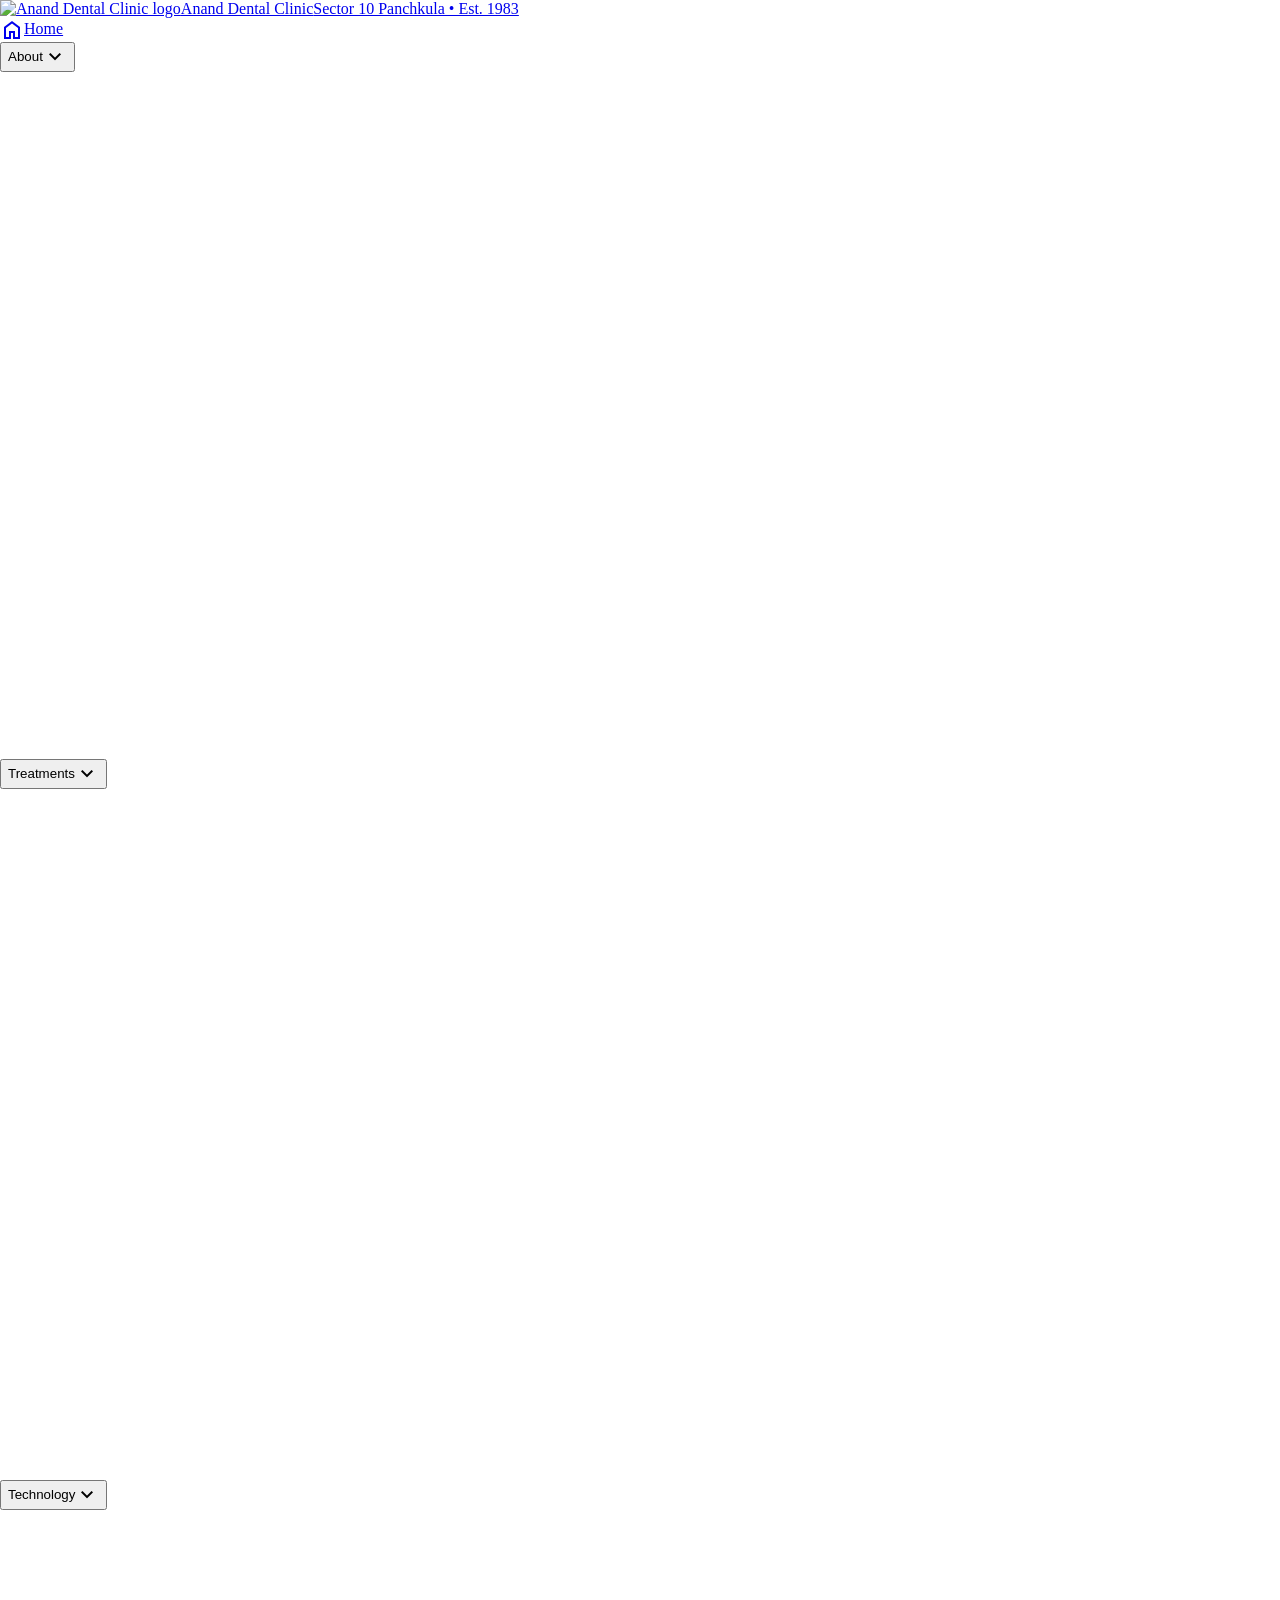
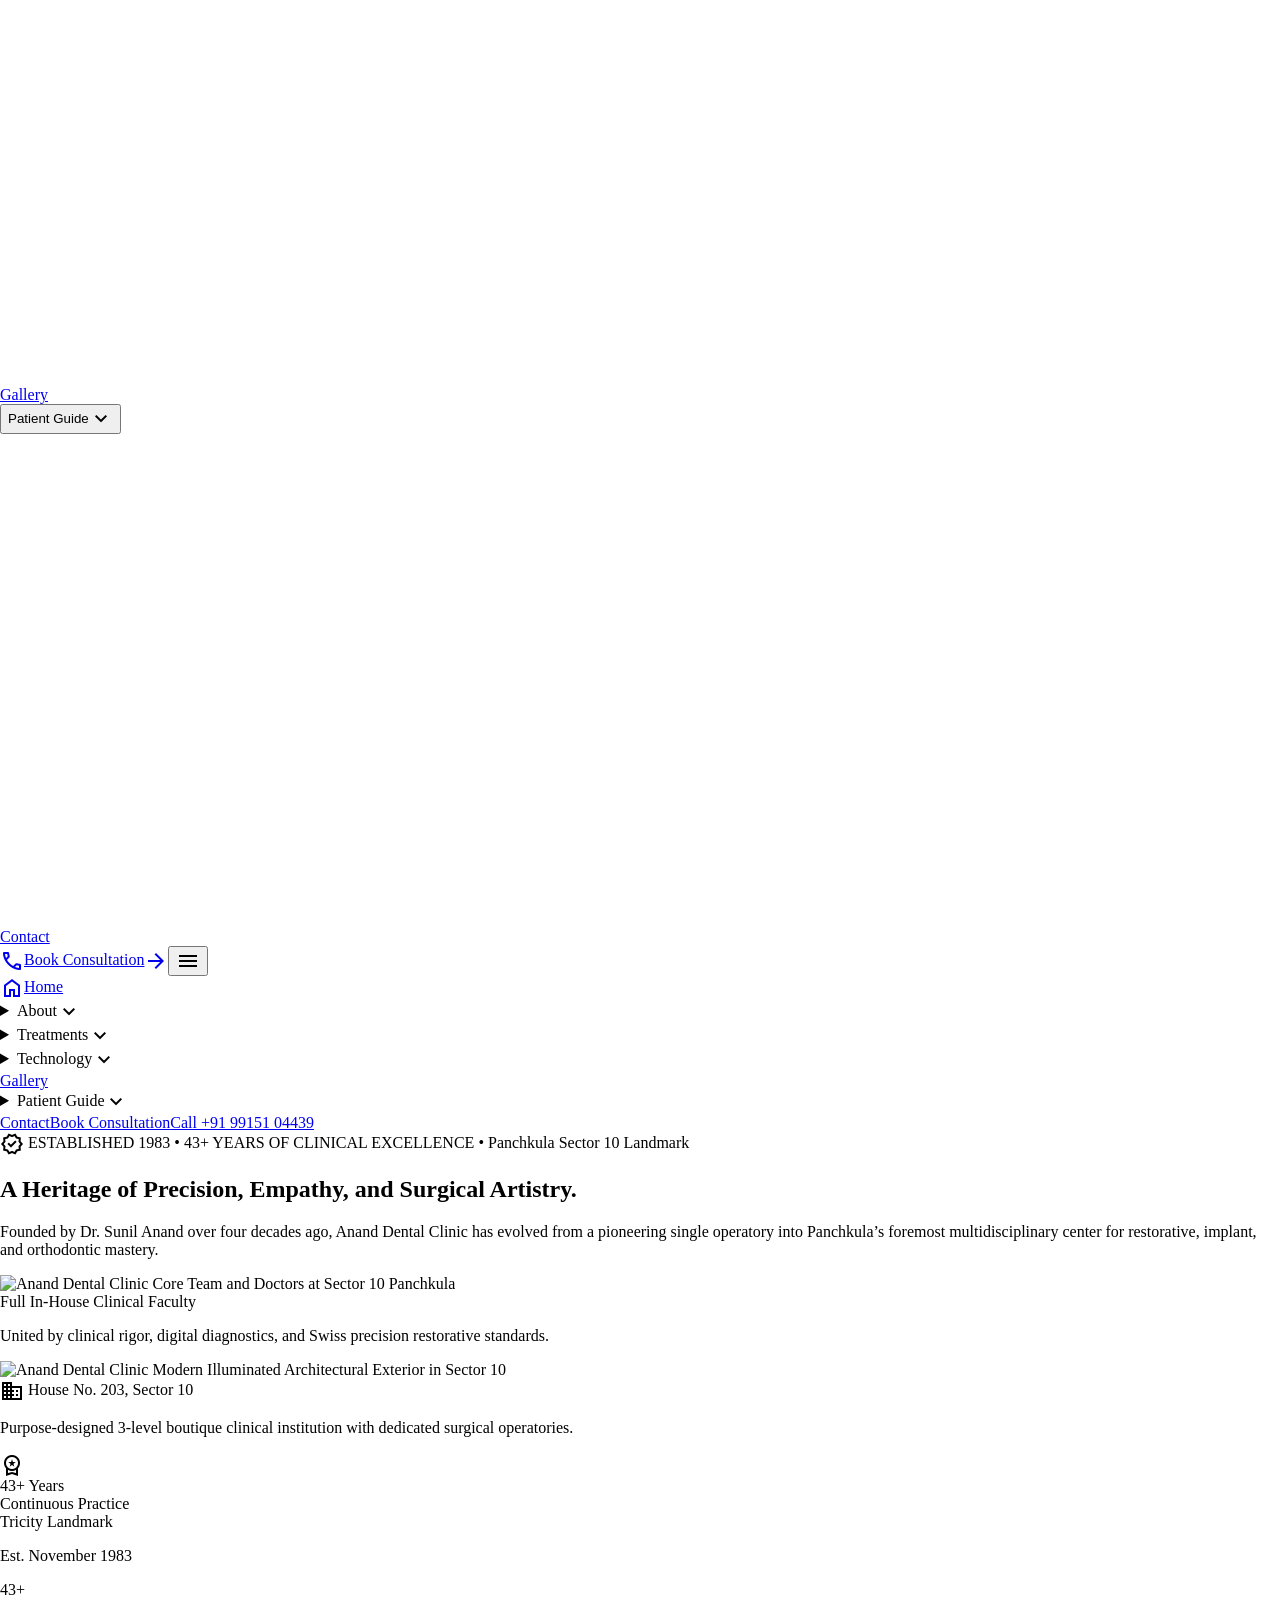
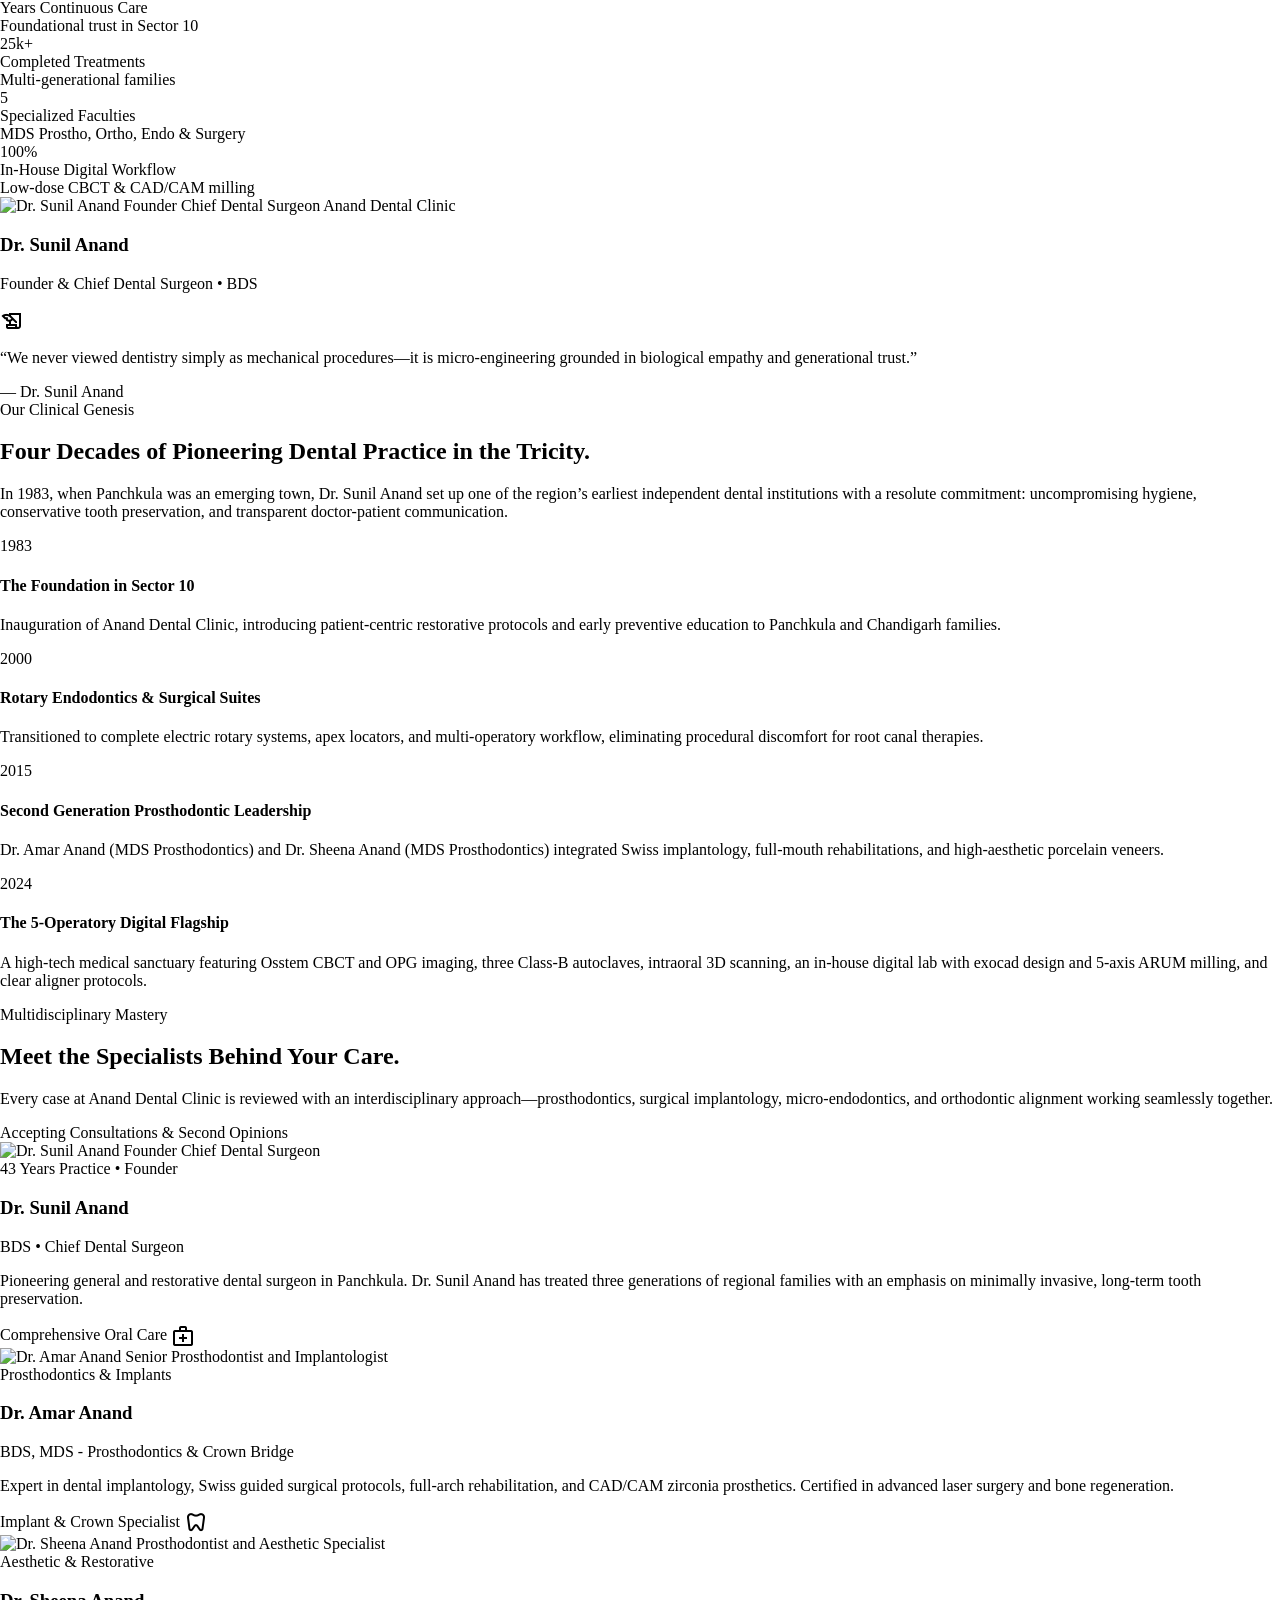
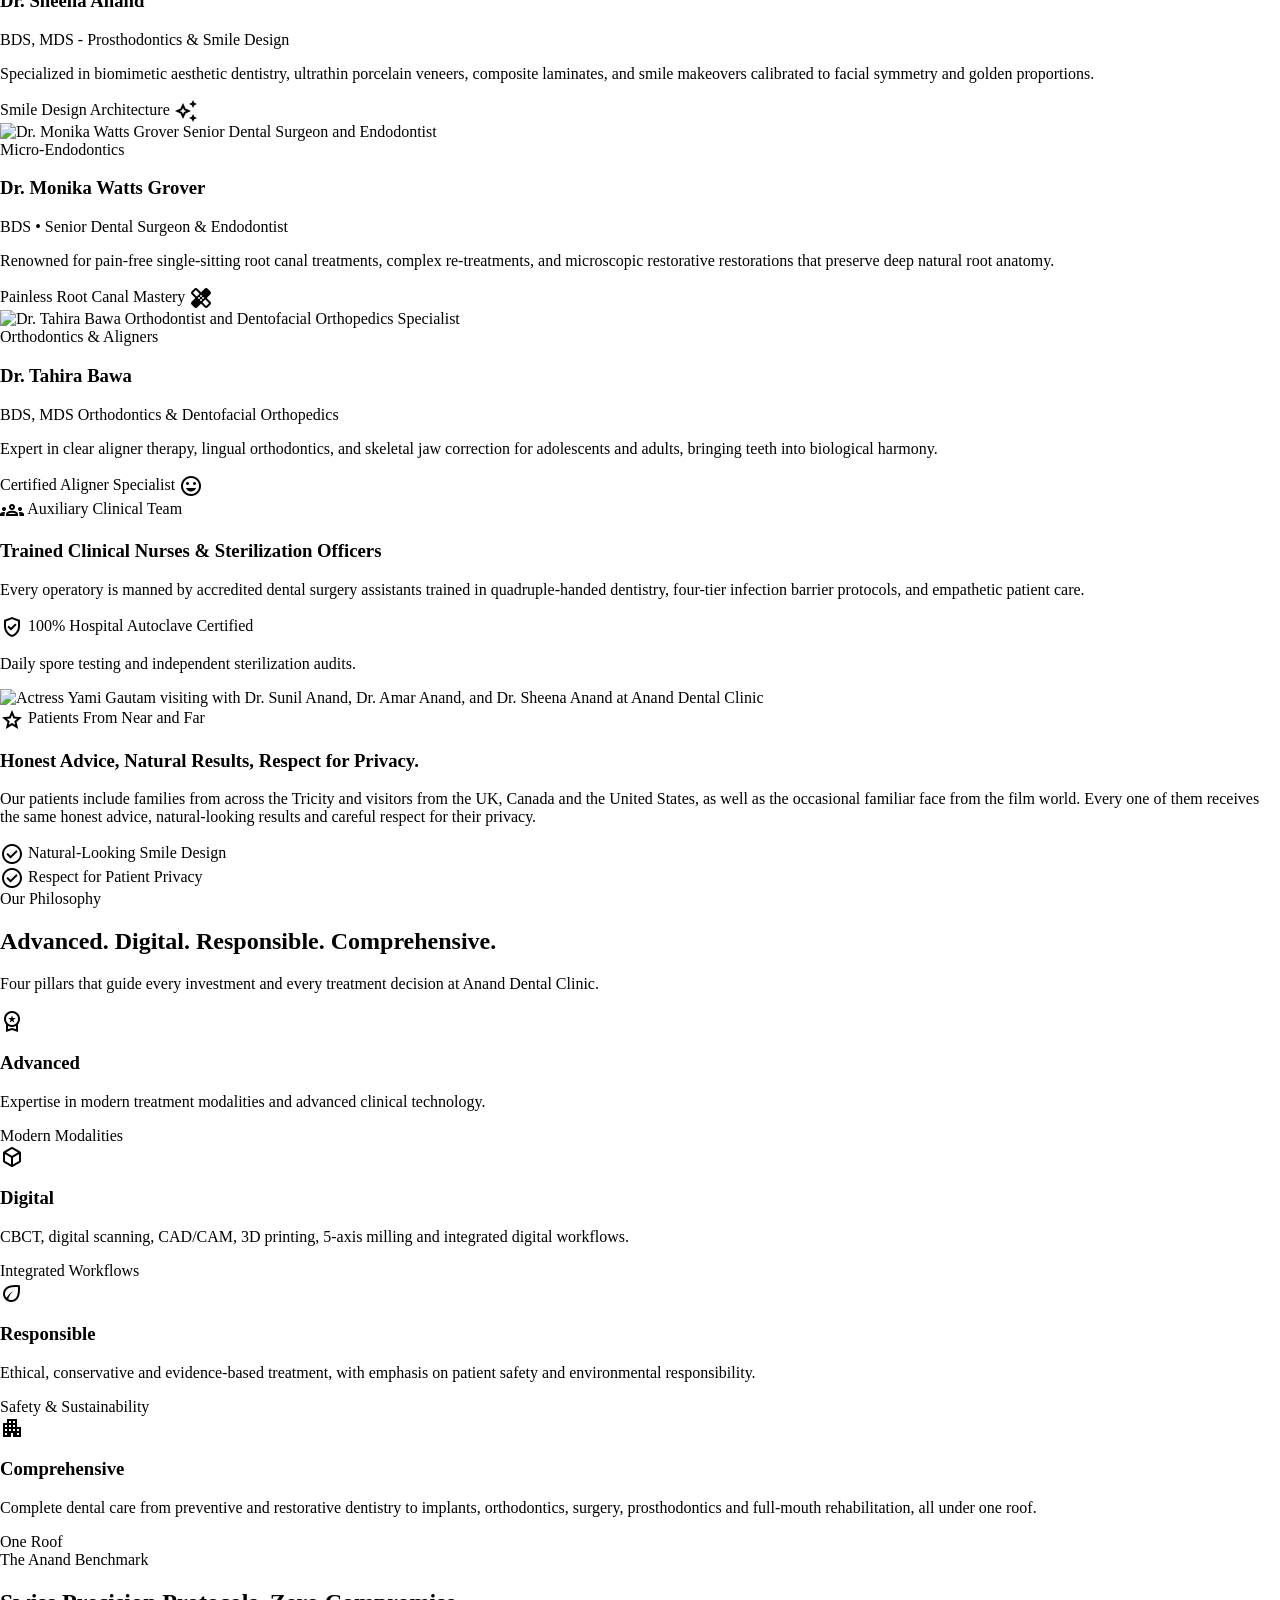
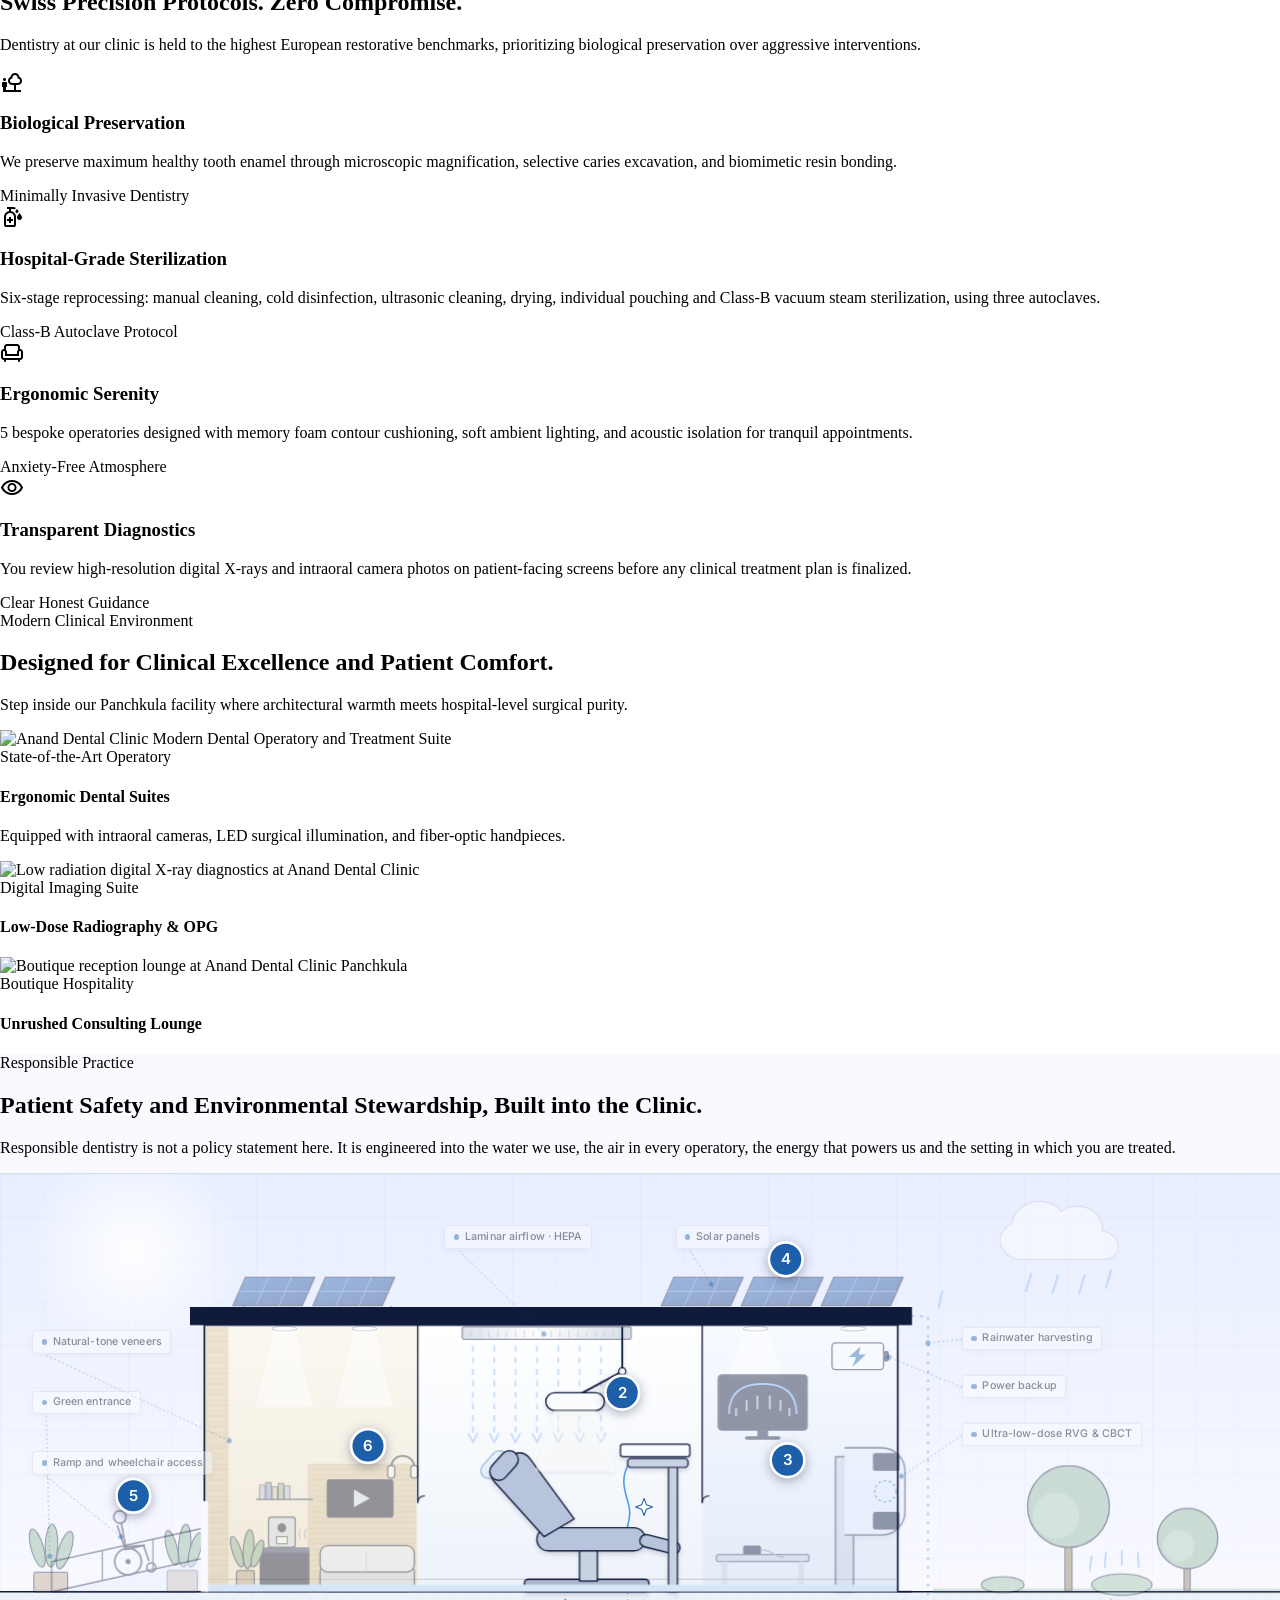
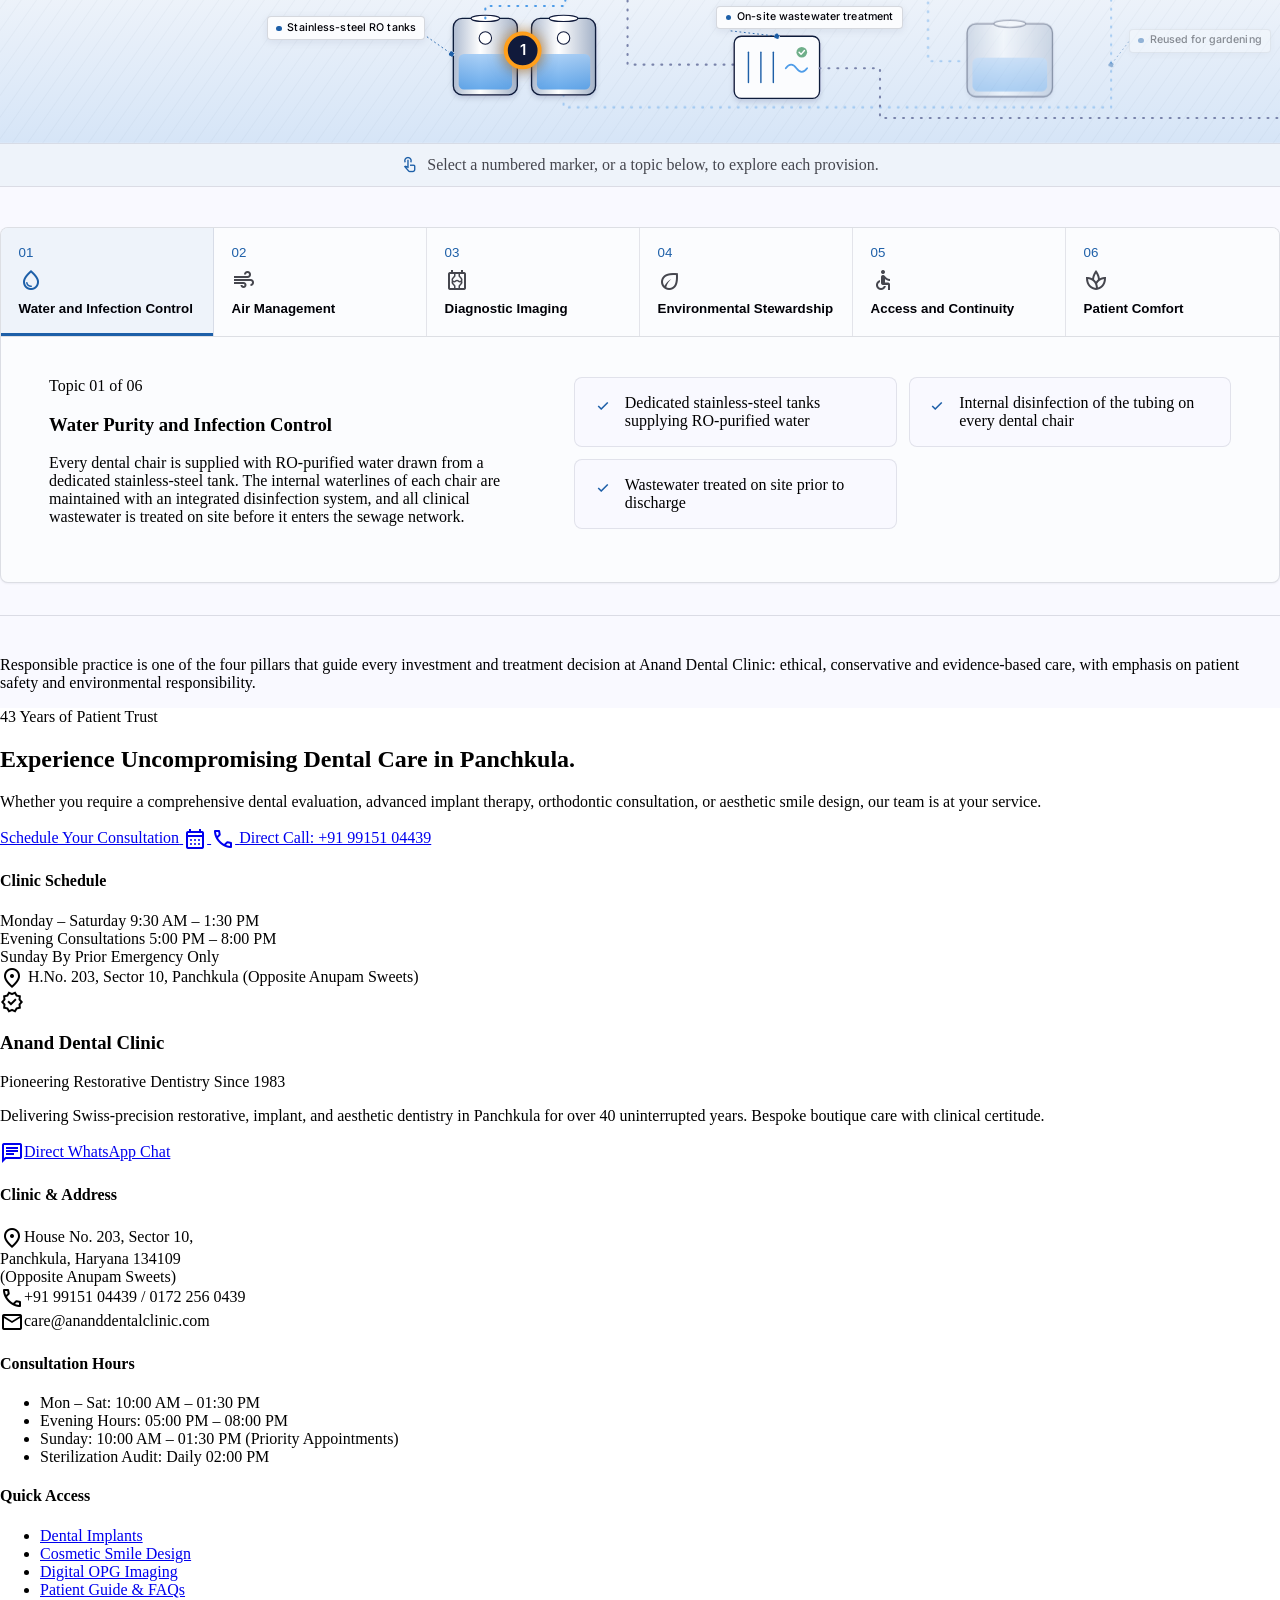
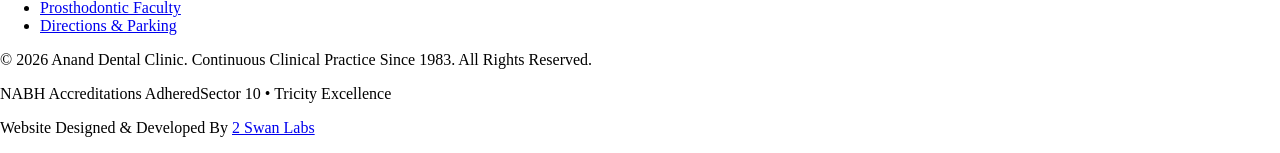
==== about.html @ 0ef3700c "Add files via upload" ====
<!DOCTYPE html>

<html lang="en"><head><meta charset="utf-8"/><meta content="width=device-width, initial-scale=1.0" name="viewport"/><meta content="web_standard" name="shell-type"/><title>About Anand Dental Clinic | Four Decades of Restorative Dentistry in Panchkula</title><meta name="description" content="Meet Dr. Sunil Anand and the specialist faculty behind Panchkula's pioneering private restorative dental practice, serving patients since 1983."/><link href="https://fonts.googleapis.com/css2?family=DM+Sans:ital,opsz,wght@0,9..40,400..700;1,9..40,400..700&amp;family=Inter:wght@300;400;500;600;700&amp;display=swap" rel="stylesheet"/><link href="https://fonts.googleapis.com/css2?family=Material+Symbols+Outlined:opsz,wght,FILL,GRAD@20..48,100..700,0..1,-50..200&amp;display=block" rel="stylesheet"/><style>@layer base{html,body{margin:0;padding:0;}body{overscroll-behavior:none;}main>:first-child{margin-top:0!important;}main>:last-child{margin-bottom:0!important;}}::-webkit-scrollbar{display:none;}html{scroll-behavior:smooth;}[id]{scroll-margin-top:96px;}.material-symbols-outlined{display:inline-block;width:1em;height:1em;overflow:hidden;white-space:nowrap;line-height:1;vertical-align:middle;flex-shrink:0;}/*nav-dd*/.nav-dd .nav-panel{visibility:hidden;opacity:0;transform:translate(-50%,4px);transition:opacity .18s ease,transform .18s ease,visibility .18s}.nav-dd:hover .nav-panel,.nav-dd:focus-within .nav-panel,.nav-dd.is-open .nav-panel{visibility:visible;opacity:1;transform:translate(-50%,0)}.nav-chev{transition:transform .18s ease}.nav-dd:hover .nav-chev,.nav-dd.is-open .nav-chev,.nav-dd:focus-within .nav-chev{transform:rotate(180deg)}/*end-nav-dd*/</style><link href="assets/styles.css" rel="stylesheet"/><link rel="icon" type="image/png" href="assets/logo-mark.png"/><style id="mobile-call">@media (max-width:479px){header>div.relative{gap:.5rem}header a[aria-label="Anand Dental Clinic home"]{gap:.5rem}header a[aria-label="Anand Dental Clinic home"] img{height:2rem}header a[aria-label="Anand Dental Clinic home"] .font-headline-sm{font-size:1rem}header>div.relative>div.shrink-0{gap:.5rem}}@media (max-width:359px){header a[aria-label="Anand Dental Clinic home"] .font-headline-sm{font-size:.875rem}}</style><style id="rs-css">
.rs-sec{position:relative;background:#F9F9FF;overflow:hidden}
.rs-scene{position:relative;width:100%;max-width:1680px;margin:0 auto;border-top:1px solid rgba(16,26,59,.13);border-bottom:1px solid rgba(16,26,59,.13);background:#F9F9FF}
.rs-scroll{overflow:visible}
.rs-in{position:relative}
.rs-svg{display:block;width:100%;height:auto}
.rs-svg g[data-ch],.rs-pill,.rs-leaders g{transition:opacity .5s ease}
.rs-pill{position:absolute;display:inline-flex;align-items:center;gap:.55em;padding:.42em .8em;border-radius:4px;background:#FBFCFE;border:1px solid rgba(16,26,59,.16);box-shadow:0 2px 8px rgba(16,26,59,.08);font:500 clamp(8.5px,.8333vw,13px)/1.2 Inter,ui-sans-serif,system-ui,sans-serif;letter-spacing:.01em;color:#000107;white-space:nowrap;pointer-events:none;z-index:2}
.rs-pill i{width:.5em;height:.5em;border-radius:50%;background:#1D5FA8;flex:none}
[data-active="water"] .rs-svg g[data-ch]:not(.rs-mk):not([data-ch="water"]),[data-active="water"] .rs-pill:not([data-ch="water"]){opacity:.42}
[data-active="air"] .rs-svg g[data-ch]:not(.rs-mk):not([data-ch="air"]),[data-active="air"] .rs-pill:not([data-ch="air"]){opacity:.42}
[data-active="imaging"] .rs-svg g[data-ch]:not(.rs-mk):not([data-ch="imaging"]),[data-active="imaging"] .rs-pill:not([data-ch="imaging"]){opacity:.42}
[data-active="planet"] .rs-svg g[data-ch]:not(.rs-mk):not([data-ch="planet"]),[data-active="planet"] .rs-pill:not([data-ch="planet"]){opacity:.42}
[data-active="access"] .rs-svg g[data-ch]:not(.rs-mk):not([data-ch="access"]),[data-active="access"] .rs-pill:not([data-ch="access"]){opacity:.42}
[data-active="calm"] .rs-svg g[data-ch]:not(.rs-mk):not([data-ch="calm"]),[data-active="calm"] .rs-pill:not([data-ch="calm"]){opacity:.42}
.rs-pill[data-ch]{}
.rs-flow{animation:rs-flow 1.8s linear infinite}@keyframes rs-flow{to{stroke-dashoffset:-20}}
.rs-fall{animation:rs-fall 1.3s linear infinite}@keyframes rs-fall{to{stroke-dashoffset:-26}}
.rs-rain{animation:rs-rain 1.2s linear infinite}@keyframes rs-rain{0%{opacity:0;transform:translateY(-6px)}35%{opacity:1}100%{opacity:0;transform:translateY(10px)}}
.rs-mk{cursor:pointer;outline:none}
.rs-mk .dot{fill:#1D5FA8;stroke:#fff;stroke-width:3;filter:drop-shadow(0 3px 6px rgba(16,26,59,.35));transition:fill .3s}
.rs-mk text{font:600 17px Inter,ui-sans-serif,system-ui,sans-serif;fill:#fff;pointer-events:none}
.rs-mk .pulse{fill:none;stroke:#4E9CE8;stroke-width:2;animation:rs-pulse 2.4s ease-out infinite;transform-box:fill-box;transform-origin:center}
@keyframes rs-pulse{0%{transform:scale(1);opacity:.9}100%{transform:scale(2.1);opacity:0}}
.rs-mk:hover .dot,.rs-mk:focus-visible .dot{fill:#101A3B}
.rs-mk .pulse2{display:none;fill:none;stroke:#FFC857;stroke-width:2;transform-box:fill-box;transform-origin:center}
.rs-mk.is-active .dot{fill:#101A3B;stroke:#FF9F1C;stroke-width:4.5;filter:drop-shadow(0 0 7px rgba(255,159,28,.65)) drop-shadow(0 3px 6px rgba(16,26,59,.35))}
.rs-mk.is-active .pulse{stroke:#FF9F1C;stroke-width:3;animation:rs-ripple 1.9s ease-out infinite}
.rs-mk.is-active .pulse2{display:block;animation:rs-ripple 1.9s ease-out .95s infinite}
@keyframes rs-ripple{0%{transform:scale(1);opacity:.95}100%{transform:scale(2.6);opacity:0}}
.rs-hintbar{display:flex;align-items:center;justify-content:center;gap:.5rem;padding:.75rem 1rem;color:#45464E;border-top:1px solid rgba(16,26,59,.1);background:#EEF3FA}
.rs-hintbar .material-symbols-outlined{font-size:18px;color:#1D5FA8}
.rs-tabs{display:grid;grid-template-columns:repeat(6,minmax(0,1fr));gap:0;border:1px solid rgba(16,26,59,.13);border-radius:.5rem .5rem 0 0;overflow:hidden;background:#FBFCFE}
.rs-tab{position:relative;display:flex;flex-direction:column;align-items:flex-start;gap:.5rem;padding:1.1rem 1.1rem 1.15rem;background:#FBFCFE;border:0;border-right:1px solid rgba(16,26,59,.1);cursor:pointer;text-align:left;color:#000107;transition:background .25s}
.rs-tab:last-child{border-right:0}
.rs-tab::after{content:"";position:absolute;left:0;right:0;bottom:0;height:3px;background:#1D5FA8;transform:scaleX(0);transform-origin:left;transition:transform .35s ease}
.rs-tab:hover{background:#EEF3FA}
.rs-tab.on{background:#EEF3FA}.rs-tab.on::after{transform:scaleX(1)}
.rs-tn{color:#1D5FA8;text-transform:uppercase}
.rs-ti{font-size:24px;color:#45464E;transition:color .25s}.rs-tab.on .rs-ti{color:#1D5FA8}
.rs-tt{font-weight:600;line-height:1.3;color:#000107}
.rs-panels{border:1px solid rgba(16,26,59,.13);border-top:0;border-radius:0 0 .5rem .5rem;background:#FBFCFE;box-shadow:0 1px 2px rgba(16,26,59,.05)}
.rs-panel{display:none;grid-template-columns:1fr;gap:2rem;padding:2rem}
.rs-panel.on{display:grid;animation:rs-in .45s ease}
@keyframes rs-in{from{opacity:0;transform:translateY(6px)}to{opacity:1;transform:none}}
@media(min-width:900px){.rs-panel{grid-template-columns:5fr 7fr;gap:3.5rem;padding:2.5rem 3rem}}
.rs-pr{list-style:none;margin:0;padding:0;display:grid;grid-template-columns:1fr;gap:.75rem;align-content:start}
@media(min-width:640px){.rs-pr{grid-template-columns:1fr 1fr}}
.rs-pr li{display:flex;gap:.75rem;align-items:flex-start;padding:1rem 1.1rem;border:1px solid rgba(16,26,59,.1);border-radius:.5rem;background:#F9F9FF}
.rs-pr .material-symbols-outlined{font-size:20px;color:#1D5FA8;flex:none;margin-top:.1rem}
.rs-note{margin-top:2rem;padding-top:1.5rem;border-top:1px solid rgba(16,26,59,.13);display:flex;flex-wrap:wrap;align-items:center;gap:.75rem 1.5rem;justify-content:space-between}
@media(max-width:1000px){.rs-tabs{grid-template-columns:repeat(3,minmax(0,1fr))}.rs-tab:nth-child(3){border-right:0}.rs-tab:nth-child(-n+3){border-bottom:1px solid rgba(16,26,59,.1)}}
@media(max-width:900px){.rs-scroll{overflow-x:auto;-webkit-overflow-scrolling:touch}.rs-in{min-width:900px}.rs-pill,.rs-leaders{display:none}}
@media(max-width:560px){.rs-tabs{grid-template-columns:repeat(2,minmax(0,1fr))}.rs-tab:nth-child(3){border-right:1px solid rgba(16,26,59,.1)}.rs-tab:nth-child(2n){border-right:0}.rs-tab:nth-child(-n+4){border-bottom:1px solid rgba(16,26,59,.1)}}
@media(prefers-reduced-motion:reduce){.rs-flow,.rs-fall,.rs-rain,.rs-mk .pulse,.rs-mk .pulse2{animation:none}.rs-panel.on{animation:none}}
</style></head><body class="bg-surface font-body-md text-on-surface antialiased"><header class="fixed top-0 left-0 right-0 z-50 bg-surface-porcelain/90 backdrop-blur-xl shadow-[0_1px_8px_rgba(16,26,59,0.06)]"><div class="relative h-20 max-w-[1360px] mx-auto px-[clamp(1.25rem,5vw,4.5rem)] flex items-center justify-between gap-6"><a href="index.html" aria-label="Anand Dental Clinic home" class="flex items-center gap-3 shrink-0"><img alt="Anand Dental Clinic logo" class="h-9 w-auto object-contain" src="assets/logo-mark.png"/><span class="flex flex-col"><span class="font-headline-sm text-headline-sm text-primary tracking-tight whitespace-nowrap">Anand Dental Clinic</span><span class="hidden sm:block xl:hidden font-label-kicker text-label-kicker text-secondary uppercase whitespace-nowrap">Sector 10 Panchkula • Est. 1983</span></span></a><nav aria-label="Primary" class="hidden xl:flex items-center gap-1 whitespace-nowrap"><a href="index.html" aria-label="Home" title="Home" class="inline-flex items-center gap-1 pl-2.5 pr-3 py-2 rounded font-body-sm text-body-sm transition-colors text-on-surface-variant hover:text-on-surface hover:bg-surface-cream"><span class="material-symbols-outlined text-[20px]">home</span><span>Home</span></a><div class="nav-dd"><button type="button" aria-haspopup="true" aria-expanded="false" class="nav-trigger inline-flex items-center gap-1 px-3 py-2 rounded font-body-sm text-body-sm transition-colors bg-surface-container text-on-surface font-semibold">About<span class="nav-chev material-symbols-outlined text-[18px]">expand_more</span></button><div class="nav-panel absolute left-1/2 top-[58px] pt-[22px] z-50"><div style="width:1086px" class="max-w-[calc(100vw-2rem)] whitespace-normal p-2 rounded-lg bg-surface-porcelain border border-border-hairline shadow-[0_10px_26px_rgba(16,26,59,0.18),0_2px_6px_rgba(16,26,59,0.08)]"><div class="grid gap-1 items-stretch" style="grid-template-columns:repeat(5,minmax(0,1fr))"><a href="about.html" class="group block p-1.5 rounded-lg hover:bg-surface-cream transition-colors"><span class="block overflow-hidden rounded-lg aspect-[8/5] bg-surface-container"><img alt="" data-src="assets/nav-story.png" width="360" height="225" decoding="async" class="w-full h-full object-cover transition-transform duration-500 group-hover:scale-105"/></span><span class="block mt-2 px-1 font-body-md text-body-md text-on-surface font-medium">Our Story &amp; Heritage</span></a><a href="about.html#specialists" class="group block p-1.5 rounded-lg hover:bg-surface-cream transition-colors"><span class="block overflow-hidden rounded-lg aspect-[8/5] bg-surface-container"><img alt="" data-src="assets/nav-doctors.png" width="360" height="225" decoding="async" class="w-full h-full object-cover transition-transform duration-500 group-hover:scale-105"/></span><span class="block mt-2 px-1 font-body-md text-body-md text-on-surface font-medium">Doctors &amp; Specialists</span></a><a href="about.html#philosophy" class="group block p-1.5 rounded-lg hover:bg-surface-cream transition-colors"><span class="block overflow-hidden rounded-lg aspect-[8/5] bg-surface-container"><img alt="" data-src="assets/nav-philosophy.png" width="360" height="225" decoding="async" class="w-full h-full object-cover transition-transform duration-500 group-hover:scale-105"/></span><span class="block mt-2 px-1 font-body-md text-body-md text-on-surface font-medium">Our Philosophy</span></a><a href="about.html#clinical-excellence" class="group block p-1.5 rounded-lg hover:bg-surface-cream transition-colors"><span class="block overflow-hidden rounded-lg aspect-[8/5] bg-surface-container"><img alt="" data-src="assets/nav-excellence.png" width="360" height="225" decoding="async" class="w-full h-full object-cover transition-transform duration-500 group-hover:scale-105"/></span><span class="block mt-2 px-1 font-body-md text-body-md text-on-surface font-medium">Clinical Excellence</span></a><a href="about.html#responsible" class="group block p-1.5 rounded-lg hover:bg-surface-cream transition-colors"><span class="block overflow-hidden rounded-lg aspect-[8/5] bg-surface-container"><img alt="" data-src="assets/nav-responsible.png" width="360" height="225" decoding="async" class="w-full h-full object-cover transition-transform duration-500 group-hover:scale-105"/></span><span class="block mt-2 px-1 font-body-md text-body-md text-on-surface font-medium">Responsible Practice</span></a></div></div></div></div><div class="nav-dd"><button type="button" aria-haspopup="true" aria-expanded="false" class="nav-trigger inline-flex items-center gap-1 px-3 py-2 rounded font-body-sm text-body-sm transition-colors text-on-surface-variant hover:text-on-surface hover:bg-surface-cream">Treatments<span class="nav-chev material-symbols-outlined text-[18px]">expand_more</span></button><div class="nav-panel absolute left-1/2 top-[58px] pt-[22px] z-50"><div class="w-[1140px] max-w-[calc(100vw-2rem)] whitespace-normal p-2 rounded-lg bg-surface-porcelain border border-border-hairline shadow-[0_10px_26px_rgba(16,26,59,0.18),0_2px_6px_rgba(16,26,59,0.08)]"><div class="grid grid-cols-[repeat(6,minmax(0,1fr))_104px] gap-1 items-stretch"><a href="procedures.html#implants" class="group block p-1.5 rounded-lg hover:bg-surface-cream transition-colors"><span class="block overflow-hidden rounded-lg aspect-[8/5] bg-surface-container"><img alt="" data-src="assets/nav-implants.png" width="360" height="225" decoding="async" class="w-full h-full object-cover transition-transform duration-500 group-hover:scale-105"/></span><span class="block mt-2 px-1 font-body-md text-body-md text-on-surface font-medium">Dental Implants &amp; Full Arch</span></a><a href="procedures.html#cosmetic" class="group block p-1.5 rounded-lg hover:bg-surface-cream transition-colors"><span class="block overflow-hidden rounded-lg aspect-[8/5] bg-surface-container"><img alt="" data-src="assets/nav-cosmetic.png" width="360" height="225" decoding="async" class="w-full h-full object-cover transition-transform duration-500 group-hover:scale-105"/></span><span class="block mt-2 px-1 font-body-md text-body-md text-on-surface font-medium">Cosmetic Smile Design</span></a><a href="procedures.html#endodontics" class="group block p-1.5 rounded-lg hover:bg-surface-cream transition-colors"><span class="block overflow-hidden rounded-lg aspect-[8/5] bg-surface-container"><img alt="" data-src="assets/nav-endo.png" width="360" height="225" decoding="async" class="w-full h-full object-cover transition-transform duration-500 group-hover:scale-105"/></span><span class="block mt-2 px-1 font-body-md text-body-md text-on-surface font-medium">Endodontics &amp; Root Canal</span></a><a href="procedures.html#ortho" class="group block p-1.5 rounded-lg hover:bg-surface-cream transition-colors"><span class="block overflow-hidden rounded-lg aspect-[8/5] bg-surface-container"><img alt="" data-src="assets/nav-ortho.png" width="360" height="225" decoding="async" class="w-full h-full object-cover transition-transform duration-500 group-hover:scale-105"/></span><span class="block mt-2 px-1 font-body-md text-body-md text-on-surface font-medium">Invisalign &amp; Orthodontics</span></a><a href="procedures.html#restorative" class="group block p-1.5 rounded-lg hover:bg-surface-cream transition-colors"><span class="block overflow-hidden rounded-lg aspect-[8/5] bg-surface-container"><img alt="" data-src="assets/nav-restorative.png" width="360" height="225" decoding="async" class="w-full h-full object-cover transition-transform duration-500 group-hover:scale-105"/></span><span class="block mt-2 px-1 font-body-md text-body-md text-on-surface font-medium">Restorative &amp; Geriatric</span></a><a href="procedures.html#preventive" class="group block p-1.5 rounded-lg hover:bg-surface-cream transition-colors"><span class="block overflow-hidden rounded-lg aspect-[8/5] bg-surface-container"><img alt="" data-src="assets/nav-preventive.png" width="360" height="225" decoding="async" class="w-full h-full object-cover transition-transform duration-500 group-hover:scale-105"/></span><span class="block mt-2 px-1 font-body-md text-body-md text-on-surface font-medium">Preventive &amp; Laser Care</span></a><a href="procedures.html" class="flex flex-col items-center justify-center gap-2 p-3 rounded-lg bg-primary-container text-on-primary hover:bg-primary transition-colors text-center"><span class="material-symbols-outlined text-[22px]">arrow_forward</span><span class="font-label-btn text-label-btn">View All Treatments</span></a></div></div></div></div><div class="nav-dd relative"><button type="button" aria-haspopup="true" aria-expanded="false" class="nav-trigger inline-flex items-center gap-1 px-3 py-2 rounded font-body-sm text-body-sm transition-colors text-on-surface-variant hover:text-on-surface hover:bg-surface-cream">Technology<span class="nav-chev material-symbols-outlined text-[18px]">expand_more</span></button><div class="nav-panel absolute left-1/2 top-full pt-3 z-50"><div style="width:444px" class="max-w-[calc(100vw-2rem)] whitespace-normal p-2 rounded-lg bg-surface-porcelain border border-border-hairline shadow-[0_10px_26px_rgba(16,26,59,0.18),0_2px_6px_rgba(16,26,59,0.08)]"><div class="grid gap-1 items-stretch" style="grid-template-columns:repeat(2,minmax(0,1fr))"><a href="technology.html" class="group block p-1.5 rounded-lg hover:bg-surface-cream transition-colors"><span class="block overflow-hidden rounded-lg aspect-[8/5] bg-surface-container"><img alt="" data-src="assets/nav-clinic.png" width="360" height="225" decoding="async" class="w-full h-full object-cover transition-transform duration-500 group-hover:scale-105"/></span><span class="block mt-2 px-1 font-body-md text-body-md text-on-surface font-medium">Clinic &amp; Technology</span></a><a href="hygiene-safety.html" class="group block p-1.5 rounded-lg hover:bg-surface-cream transition-colors"><span class="block overflow-hidden rounded-lg aspect-[8/5] bg-surface-container"><img alt="" data-src="assets/nav-hygiene.png" width="360" height="225" decoding="async" class="w-full h-full object-cover transition-transform duration-500 group-hover:scale-105"/></span><span class="block mt-2 px-1 font-body-md text-body-md text-on-surface font-medium">Hygiene &amp; Safety</span></a></div></div></div></div><a href="gallery.html" class="inline-flex items-center gap-1 px-3 py-2 rounded font-body-sm text-body-sm transition-colors text-on-surface-variant hover:text-on-surface hover:bg-surface-cream">Gallery</a><div class="nav-dd relative"><button type="button" aria-haspopup="true" aria-expanded="false" class="nav-trigger inline-flex items-center gap-1 px-3 py-2 rounded font-body-sm text-body-sm transition-colors text-on-surface-variant hover:text-on-surface hover:bg-surface-cream">Patient Guide<span class="nav-chev material-symbols-outlined text-[18px]">expand_more</span></button><div class="nav-panel absolute left-1/2 top-full pt-3 z-50"><div style="width:444px" class="max-w-[calc(100vw-2rem)] whitespace-normal p-2 rounded-lg bg-surface-porcelain border border-border-hairline shadow-[0_10px_26px_rgba(16,26,59,0.18),0_2px_6px_rgba(16,26,59,0.08)]"><div class="grid gap-1 items-stretch" style="grid-template-columns:repeat(2,minmax(0,1fr))"><a href="patient-guide.html" class="group block p-1.5 rounded-lg hover:bg-surface-cream transition-colors"><span class="block overflow-hidden rounded-lg aspect-[8/5] bg-surface-container"><img alt="" data-src="assets/nav-guide.png" width="360" height="225" decoding="async" class="w-full h-full object-cover transition-transform duration-500 group-hover:scale-105"/></span><span class="block mt-2 px-1 font-body-md text-body-md text-on-surface font-medium">Patient Guide &amp; FAQs</span></a><a href="reviews.html" class="group block p-1.5 rounded-lg hover:bg-surface-cream transition-colors"><span class="block overflow-hidden rounded-lg aspect-[8/5] bg-surface-container"><img alt="" data-src="assets/nav-reviews.png" width="360" height="225" decoding="async" class="w-full h-full object-cover transition-transform duration-500 group-hover:scale-105"/></span><span class="block mt-2 px-1 font-body-md text-body-md text-on-surface font-medium">Patient Reviews</span></a></div></div></div></div><a href="contact.html" class="inline-flex items-center gap-1 px-3 py-2 rounded font-body-sm text-body-sm transition-colors text-on-surface-variant hover:text-on-surface hover:bg-surface-cream">Contact</a></nav><div class="flex items-center gap-3 shrink-0"><a class="flex items-center justify-center w-10 h-10 rounded-full bg-surface-cream text-secondary hover:bg-surface-container transition-colors" href="tel:+919915104439" aria-label="Call +91 99151 04439" title="Call +91 99151 04439"><span class="material-symbols-outlined text-[20px]">call</span></a><a class="hidden md:inline-flex whitespace-nowrap items-center justify-center px-4 py-2.5 rounded bg-primary-container text-on-primary font-label-btn text-label-btn tracking-wide shadow-[0_4px_12px_rgba(16,26,59,0.15)] hover:bg-primary transition-all duration-200 hover:-translate-y-0.5" href="contact.html#booking"><span>Book Consultation</span><span class="material-symbols-outlined text-[16px] ml-1.5">arrow_forward</span></a><button id="menu-btn" type="button" aria-label="Open menu" aria-expanded="false" class="xl:hidden w-10 h-10 rounded-full bg-primary-container flex items-center justify-center"><span class="material-symbols-outlined text-on-primary text-[22px]">menu</span></button></div></div><div id="mobile-menu" class="hidden xl:hidden border-t border-border-hairline bg-surface-porcelain max-h-[calc(100vh-5rem)] overflow-y-auto"><div class="max-w-[1360px] mx-auto px-margin py-2 flex flex-col"><a href="index.html" class="flex items-center gap-2 py-3 border-b border-border-hairline font-body-md text-body-md text-on-surface"><span class="material-symbols-outlined text-[20px]">home</span>Home</a><details class="group border-b border-border-hairline"><summary class="flex items-center justify-between py-3 cursor-pointer list-none [&::-webkit-details-marker]:hidden font-body-md text-body-md text-on-surface">About<span class="material-symbols-outlined text-[20px] transition-transform group-open:rotate-180">expand_more</span></summary><div class="pb-2 pl-1 flex flex-col"><a href="about.html" class="flex items-center gap-3 py-2"><img alt="" data-src="assets/nav-story.png" width="360" height="225" decoding="async" class="w-14 h-9 rounded object-cover shrink-0"/><span class="font-body-sm text-body-sm text-on-surface">Our Story &amp; Heritage</span></a><a href="about.html#specialists" class="flex items-center gap-3 py-2"><img alt="" data-src="assets/nav-doctors.png" width="360" height="225" decoding="async" class="w-14 h-9 rounded object-cover shrink-0"/><span class="font-body-sm text-body-sm text-on-surface">Doctors &amp; Specialists</span></a><a href="about.html#philosophy" class="flex items-center gap-3 py-2"><img alt="" data-src="assets/nav-philosophy.png" width="360" height="225" decoding="async" class="w-14 h-9 rounded object-cover shrink-0"/><span class="font-body-sm text-body-sm text-on-surface">Our Philosophy</span></a><a href="about.html#clinical-excellence" class="flex items-center gap-3 py-2"><img alt="" data-src="assets/nav-excellence.png" width="360" height="225" decoding="async" class="w-14 h-9 rounded object-cover shrink-0"/><span class="font-body-sm text-body-sm text-on-surface">Clinical Excellence</span></a><a href="about.html#responsible" class="flex items-center gap-3 py-2"><img alt="" data-src="assets/nav-responsible.png" width="360" height="225" decoding="async" class="w-14 h-9 rounded object-cover shrink-0"/><span class="font-body-sm text-body-sm text-on-surface">Responsible Practice</span></a></div></details><details class="group border-b border-border-hairline"><summary class="flex items-center justify-between py-3 cursor-pointer list-none [&::-webkit-details-marker]:hidden font-body-md text-body-md text-on-surface">Treatments<span class="material-symbols-outlined text-[20px] transition-transform group-open:rotate-180">expand_more</span></summary><div class="pb-2 pl-1 flex flex-col"><a href="procedures.html#implants" class="flex items-center gap-3 py-2"><img alt="" data-src="assets/nav-implants.png" width="360" height="225" decoding="async" class="w-14 h-9 rounded object-cover shrink-0"/><span class="font-body-sm text-body-sm text-on-surface">Dental Implants &amp; Full Arch</span></a><a href="procedures.html#cosmetic" class="flex items-center gap-3 py-2"><img alt="" data-src="assets/nav-cosmetic.png" width="360" height="225" decoding="async" class="w-14 h-9 rounded object-cover shrink-0"/><span class="font-body-sm text-body-sm text-on-surface">Cosmetic Smile Design</span></a><a href="procedures.html#endodontics" class="flex items-center gap-3 py-2"><img alt="" data-src="assets/nav-endo.png" width="360" height="225" decoding="async" class="w-14 h-9 rounded object-cover shrink-0"/><span class="font-body-sm text-body-sm text-on-surface">Endodontics &amp; Root Canal</span></a><a href="procedures.html#ortho" class="flex items-center gap-3 py-2"><img alt="" data-src="assets/nav-ortho.png" width="360" height="225" decoding="async" class="w-14 h-9 rounded object-cover shrink-0"/><span class="font-body-sm text-body-sm text-on-surface">Invisalign &amp; Orthodontics</span></a><a href="procedures.html#restorative" class="flex items-center gap-3 py-2"><img alt="" data-src="assets/nav-restorative.png" width="360" height="225" decoding="async" class="w-14 h-9 rounded object-cover shrink-0"/><span class="font-body-sm text-body-sm text-on-surface">Restorative &amp; Geriatric</span></a><a href="procedures.html#preventive" class="flex items-center gap-3 py-2"><img alt="" data-src="assets/nav-preventive.png" width="360" height="225" decoding="async" class="w-14 h-9 rounded object-cover shrink-0"/><span class="font-body-sm text-body-sm text-on-surface">Preventive &amp; Laser Care</span></a><a href="procedures.html" class="py-2 font-label-btn text-label-btn text-secondary">View All Treatments</a></div></details><details class="group border-b border-border-hairline"><summary class="flex items-center justify-between py-3 cursor-pointer list-none [&::-webkit-details-marker]:hidden font-body-md text-body-md text-on-surface">Technology<span class="material-symbols-outlined text-[20px] transition-transform group-open:rotate-180">expand_more</span></summary><div class="pb-2 pl-1 flex flex-col"><a href="technology.html" class="flex items-center gap-3 py-2"><img alt="" data-src="assets/nav-clinic.png" width="360" height="225" decoding="async" class="w-14 h-9 rounded object-cover shrink-0"/><span class="font-body-sm text-body-sm text-on-surface">Clinic &amp; Technology</span></a><a href="hygiene-safety.html" class="flex items-center gap-3 py-2"><img alt="" data-src="assets/nav-hygiene.png" width="360" height="225" decoding="async" class="w-14 h-9 rounded object-cover shrink-0"/><span class="font-body-sm text-body-sm text-on-surface">Hygiene &amp; Safety</span></a></div></details><a href="gallery.html" class="py-3 border-b border-border-hairline font-body-md text-body-md text-on-surface">Gallery</a><details class="group border-b border-border-hairline"><summary class="flex items-center justify-between py-3 cursor-pointer list-none [&::-webkit-details-marker]:hidden font-body-md text-body-md text-on-surface">Patient Guide<span class="material-symbols-outlined text-[20px] transition-transform group-open:rotate-180">expand_more</span></summary><div class="pb-2 pl-1 flex flex-col"><a href="patient-guide.html" class="flex items-center gap-3 py-2"><img alt="" data-src="assets/nav-guide.png" width="360" height="225" decoding="async" class="w-14 h-9 rounded object-cover shrink-0"/><span class="font-body-sm text-body-sm text-on-surface">Patient Guide &amp; FAQs</span></a><a href="reviews.html" class="flex items-center gap-3 py-2"><img alt="" data-src="assets/nav-reviews.png" width="360" height="225" decoding="async" class="w-14 h-9 rounded object-cover shrink-0"/><span class="font-body-sm text-body-sm text-on-surface">Patient Reviews</span></a></div></details><a href="contact.html" class="py-3 border-b border-border-hairline font-body-md text-body-md text-on-surface">Contact</a><a href="contact.html#booking" class="mt-4 inline-flex items-center justify-center px-4 py-3 rounded bg-primary-container text-on-primary font-label-btn text-label-btn">Book Consultation</a><a href="tel:+919915104439" class="py-3 text-center font-label-btn text-label-btn text-secondary">Call +91 99151 04439</a></div></div></header><main class="w-full pt-20 bg-surface"><div class="flex flex-col w-full">
<!-- Hero Section -->
<section class="relative w-full bg-surface-porcelain pt-space-xl pb-space-2xl overflow-hidden">
<div class="absolute inset-0 bg-gradient-to-b from-surface-wash/40 via-transparent to-surface pointer-events-none"></div>
<div class="max-w-[1360px] mx-auto px-margin relative z-10">
<!-- Breadcrumb & Kicker Tag -->
<div class="flex flex-wrap items-center gap-3 mb-space-md">
<span class="inline-flex items-center gap-1.5 px-3 py-1 rounded-full bg-surface-cream text-secondary font-label-kicker text-label-kicker uppercase tracking-widest shadow-sm">
<span class="material-symbols-outlined text-[14px]">verified</span>
          ESTABLISHED 1983 • 43+ YEARS OF CLINICAL EXCELLENCE
        </span>
<span class="text-outline-variant">•</span>
<span class="font-body-sm text-body-sm text-on-surface-variant">Panchkula Sector 10 Landmark</span>
</div>
<!-- Main Headline & Subtitle Split -->
<div class="grid grid-cols-1 lg:grid-cols-12 gap-gutter items-end mb-space-xl">
<div class="lg:col-span-8">
<h1 class="text-primary tracking-tight font-display-hero text-display-hero-mobile md:text-display-hero">
            A Heritage of Precision, Empathy, and Surgical Artistry.
          </h1>
</div>
<div class="lg:col-span-4">
<p class="font-body-lead text-body-lead text-on-surface-variant">
            Founded by Dr. Sunil Anand over four decades ago, Anand Dental Clinic has evolved from a pioneering single operatory into Panchkula’s foremost multidisciplinary center for restorative, implant, and orthodontic mastery.
          </p>
</div>
</div>
<!-- Visual Collage: Team & Exterior Architecture -->
<div class="grid grid-cols-1 lg:grid-cols-12 gap-gutter items-stretch">
<!-- Team Master Photo -->
<div class="lg:col-span-8 group relative rounded-xl overflow-hidden shadow-xl bg-surface-container-low min-h-[380px] lg:min-h-[500px]">
<img alt="Anand Dental Clinic Core Team and Doctors at Sector 10 Panchkula" class="w-full h-full object-cover object-center group-hover:scale-105 transition-transform duration-700 ease-out" src="assets/g6.png"/>
<div class="absolute inset-0 bg-gradient-to-t from-primary/80 via-primary/20 to-transparent"></div>
<div class="absolute bottom-0 left-0 right-0 p-space-lg text-on-primary">
<span class="font-label-kicker text-label-kicker text-accent-electric uppercase tracking-widest mb-1 block">Full In-House Clinical Faculty</span>
<p class="font-headline-sm text-headline-sm font-medium">United by clinical rigor, digital diagnostics, and Swiss precision restorative standards.</p>
</div>
</div>
<!-- Architectural Exterior Showcase -->
<div class="lg:col-span-4 flex flex-col justify-between gap-gutter">
<div class="relative rounded-xl overflow-hidden shadow-xl bg-surface-container-low h-full min-h-[280px]">
<img alt="Anand Dental Clinic Modern Illuminated Architectural Exterior in Sector 10" class="w-full h-full object-cover object-center" src="assets/g7.png"/>
<div class="absolute inset-0 bg-gradient-to-t from-primary/85 via-transparent to-transparent"></div>
<div class="absolute bottom-0 left-0 right-0 p-space-md text-on-primary">
<span class="inline-flex items-center gap-1.5 px-2.5 py-1 rounded bg-surface-porcelain/15 backdrop-blur-md text-[11px] font-semibold text-secondary-container tracking-wider uppercase mb-1">
<span class="material-symbols-outlined text-[13px]">domain</span>
                House No. 203, Sector 10
              </span>
<p class="font-body-sm text-body-sm text-surface-porcelain font-light">Purpose-designed 3-level boutique clinical institution with dedicated surgical operatories.</p>
</div>
</div>
<!-- Quick Heritage Quick Stats Banner -->
<div class="bg-surface-cream p-space-md rounded-xl shadow-sm flex items-center justify-between">
<div class="flex items-center gap-3">
<div class="w-10 h-10 rounded-full bg-secondary/10 flex items-center justify-center text-secondary">
<span class="material-symbols-outlined text-[22px]">workspace_premium</span>
</div>
<div>
<div class="font-headline-sm text-headline-sm text-primary leading-tight">43+ Years</div>
<div class="font-label-kicker text-label-kicker text-on-surface-variant uppercase">Continuous Practice</div>
</div>
</div>
<div class="w-px h-8 bg-surface-dim"></div>
<div class="text-right">
<span class="font-label-kicker text-label-kicker text-secondary uppercase font-semibold">Tricity Landmark</span>
<p class="font-body-sm text-body-sm text-on-surface-variant">Est. November 1983</p>
</div>
</div>
</div>
</div>
<!-- Four Core Stat Badges Strip -->
<div class="grid grid-cols-2 lg:grid-cols-4 gap-gutter mt-space-lg">
<div class="bg-surface-porcelain p-space-md rounded-xl shadow-sm flex flex-col justify-center">
<div class="font-headline-xl text-headline-xl text-secondary font-bold">43+</div>
<div class="font-body-sm text-body-sm text-on-surface font-medium mt-1">Years Continuous Care</div>
<div class="font-label-kicker text-label-kicker text-on-surface-variant mt-0.5">Foundational trust in Sector 10</div>
</div>
<div class="bg-surface-porcelain p-space-md rounded-xl shadow-sm flex flex-col justify-center">
<div class="font-headline-xl text-headline-xl text-primary font-bold">25k+</div>
<div class="font-body-sm text-body-sm text-on-surface font-medium mt-1">Completed Treatments</div>
<div class="font-label-kicker text-label-kicker text-on-surface-variant mt-0.5">Multi-generational families</div>
</div>
<div class="bg-surface-porcelain p-space-md rounded-xl shadow-sm flex flex-col justify-center">
<div class="font-headline-xl text-headline-xl text-secondary font-bold">5</div>
<div class="font-body-sm text-body-sm text-on-surface font-medium mt-1">Specialized Faculties</div>
<div class="font-label-kicker text-label-kicker text-on-surface-variant mt-0.5">MDS Prostho, Ortho, Endo &amp; Surgery</div>
</div>
<div class="bg-surface-porcelain p-space-md rounded-xl shadow-sm flex flex-col justify-center">
<div class="font-headline-xl text-headline-xl text-primary font-bold">100%</div>
<div class="font-body-sm text-body-sm text-on-surface font-medium mt-1">In-House Digital Workflow</div>
<div class="font-label-kicker text-label-kicker text-on-surface-variant mt-0.5">Low-dose CBCT &amp; CAD/CAM milling</div>
</div>
</div>
</div>
</section>
<!-- The Anand Legacy & Philosophy -->
<section class="w-full bg-surface-cream py-space-2xl">
<div class="max-w-[1360px] mx-auto px-margin">
<div class="grid grid-cols-1 lg:grid-cols-12 gap-gutter items-center">
<!-- Dr. Sunil Anand Portrait & Signed Card -->
<div class="lg:col-span-5 relative">
<div class="rounded-xl overflow-hidden shadow-xl bg-surface-porcelain">
<img alt="Dr. Sunil Anand Founder Chief Dental Surgeon Anand Dental Clinic" class="w-full h-auto object-cover" src="assets/hero3.png"/>
<div class="p-space-lg bg-surface-porcelain">
<div class="flex items-center justify-between">
<div>
<h3 class="font-headline-lg text-headline-lg text-primary">Dr. Sunil Anand</h3>
<p class="font-label-kicker text-label-kicker text-secondary uppercase font-semibold mt-0.5">Founder &amp; Chief Dental Surgeon • BDS</p>
</div>
<div class="w-12 h-12 rounded-full bg-surface-wash flex items-center justify-center text-secondary">
<span class="material-symbols-outlined text-[24px]">history_edu</span>
</div>
</div>
<div class="mt-space-md pt-space-md bg-surface-cream p-4 rounded-lg">
<p class="font-body-sm text-body-sm text-on-surface italic leading-relaxed">
                  “We never viewed dentistry simply as mechanical procedures—it is micro-engineering grounded in biological empathy and generational trust.”
                </p>
<div class="mt-2 text-right">
<span class="font-label-kicker text-label-kicker text-on-surface-variant tracking-wider uppercase">— Dr. Sunil Anand</span>
</div>
</div>
</div>
</div>
</div>
<!-- Narrative & Timeline Steps -->
<div class="lg:col-span-7 lg:pl-space-md">
<span class="font-label-kicker text-label-kicker text-secondary uppercase tracking-widest block mb-2">Our Clinical Genesis</span>
<h2 class="text-primary tracking-tight mb-space-md font-headline-xl text-headline-xl-mobile md:text-headline-xl">
            Four Decades of Pioneering Dental Practice in the Tricity.
          </h2>
<p class="font-body-lead text-body-lead text-on-surface-variant mb-space-lg">
            In 1983, when Panchkula was an emerging town, Dr. Sunil Anand set up one of the region’s earliest independent dental institutions with a resolute commitment: uncompromising hygiene, conservative tooth preservation, and transparent doctor-patient communication.
          </p>
<!-- Timeline Grid -->
<div class="space-y-space-md">
<div class="flex items-start gap-4 p-space-md rounded-xl bg-surface-porcelain shadow-sm hover:shadow-md transition-shadow">
<div class="shrink-0 w-12 h-12 rounded-lg bg-primary-container text-on-primary flex items-center justify-center font-headline-sm font-bold text-[16px]">
                1983
              </div>
<div>
<h4 class="font-headline-sm text-headline-sm text-primary">The Foundation in Sector 10</h4>
<p class="font-body-sm text-body-sm text-on-surface-variant mt-1">
                  Inauguration of Anand Dental Clinic, introducing patient-centric restorative protocols and early preventive education to Panchkula and Chandigarh families.
                </p>
</div>
</div>
<div class="flex items-start gap-4 p-space-md rounded-xl bg-surface-porcelain shadow-sm hover:shadow-md transition-shadow">
<div class="shrink-0 w-12 h-12 rounded-lg bg-secondary text-on-secondary flex items-center justify-center font-headline-sm font-bold text-[16px]">
                2000
              </div>
<div>
<h4 class="font-headline-sm text-headline-sm text-primary">Rotary Endodontics &amp; Surgical Suites</h4>
<p class="font-body-sm text-body-sm text-on-surface-variant mt-1">
                  Transitioned to complete electric rotary systems, apex locators, and multi-operatory workflow, eliminating procedural discomfort for root canal therapies.
                </p>
</div>
</div>
<div class="flex items-start gap-4 p-space-md rounded-xl bg-surface-porcelain shadow-sm hover:shadow-md transition-shadow">
<div class="shrink-0 w-12 h-12 rounded-lg bg-secondary-container text-on-secondary-container flex items-center justify-center font-headline-sm font-bold text-[16px]">
                2015
              </div>
<div>
<h4 class="font-headline-sm text-headline-sm text-primary">Second Generation Prosthodontic Leadership</h4>
<p class="font-body-sm text-body-sm text-on-surface-variant mt-1">
                  Dr. Amar Anand (MDS Prosthodontics) and Dr. Sheena Anand (MDS Prosthodontics) integrated Swiss implantology, full-mouth rehabilitations, and high-aesthetic porcelain veneers.
                </p>
</div>
</div>
<div class="flex items-start gap-4 p-space-md rounded-xl bg-surface-porcelain shadow-sm hover:shadow-md transition-shadow">
<div class="shrink-0 w-12 h-12 rounded-lg bg-accent-electric text-on-primary flex items-center justify-center font-headline-sm font-bold text-[16px]">
                2024
              </div>
<div>
<h4 class="font-headline-sm text-headline-sm text-primary">The 5-Operatory Digital Flagship</h4>
<p class="font-body-sm text-body-sm text-on-surface-variant mt-1">
                  A high-tech medical sanctuary featuring Osstem CBCT and OPG imaging, three Class-B autoclaves, intraoral 3D scanning, an in-house digital lab with exocad design and 5-axis ARUM milling, and clear aligner protocols.
                </p>
</div>
</div>
</div>
</div>
</div>
</div>
</section>
<!-- The Multidisciplinary Clinical Faculty -->
<section class="w-full bg-surface-porcelain py-space-2xl" id="specialists">
<div class="max-w-[1360px] mx-auto px-margin">
<div class="flex flex-col md:flex-row md:items-end justify-between mb-space-xl">
<div class="max-w-2xl">
<span class="font-label-kicker text-label-kicker text-secondary uppercase tracking-widest block mb-2">Multidisciplinary Mastery</span>
<h2 class="text-primary tracking-tight font-headline-xl text-headline-xl-mobile md:text-headline-xl">
            Meet the Specialists Behind Your Care.
          </h2>
<p class="font-body-lead text-body-lead text-on-surface-variant mt-2">
            Every case at Anand Dental Clinic is reviewed with an interdisciplinary approach—prosthodontics, surgical implantology, micro-endodontics, and orthodontic alignment working seamlessly together.
          </p>
</div>
<div class="mt-4 md:mt-0">
<span class="inline-flex items-center gap-2 px-3 py-1.5 rounded-full bg-surface-wash text-secondary font-label-pill text-label-pill">
<span class="w-2 h-2 rounded-full bg-accent-whatsapp"></span>
            Accepting Consultations &amp; Second Opinions
          </span>
</div>
</div>
<!-- Specialists Grid -->
<div class="grid grid-cols-1 md:grid-cols-2 lg:grid-cols-3 gap-gutter">
<!-- Dr. Sunil Anand -->
<div class="bg-surface-cream rounded-xl overflow-hidden shadow-sm hover:shadow-xl transition-all duration-300 flex flex-col">
<div class="aspect-square w-full overflow-hidden bg-surface-container">
<img alt="Dr. Sunil Anand Founder Chief Dental Surgeon" class="w-full h-full object-cover object-top hover:scale-105 transition-transform duration-500" src="assets/hero3.png"/>
</div>
<div class="p-space-lg flex-1 flex flex-col justify-between">
<div>
<span class="font-label-kicker text-label-kicker text-secondary uppercase font-semibold">43 Years Practice • Founder</span>
<h3 class="font-headline-lg text-headline-lg text-primary mt-1">Dr. Sunil Anand</h3>
<p class="font-body-sm text-body-sm text-secondary font-medium">BDS • Chief Dental Surgeon</p>
<p class="font-body-sm text-body-sm text-on-surface-variant mt-3">
                Pioneering general and restorative dental surgeon in Panchkula. Dr. Sunil Anand has treated three generations of regional families with an emphasis on minimally invasive, long-term tooth preservation.
              </p>
</div>
<div class="mt-space-md pt-space-sm border-t border-hairline flex items-center justify-between">
<span class="font-label-pill text-label-pill text-on-surface-variant">Comprehensive Oral Care</span>
<span class="material-symbols-outlined text-secondary text-[20px]">medical_services</span>
</div>
</div>
</div>
<!-- Dr. Amar Anand -->
<div class="bg-surface-cream rounded-xl overflow-hidden shadow-sm hover:shadow-xl transition-all duration-300 flex flex-col">
<div class="aspect-square w-full overflow-hidden bg-surface-container">
<img alt="Dr. Amar Anand Senior Prosthodontist and Implantologist" class="w-full h-full object-cover object-top hover:scale-105 transition-transform duration-500" src="assets/dr3.png"/>
</div>
<div class="p-space-lg flex-1 flex flex-col justify-between">
<div>
<span class="font-label-kicker text-label-kicker text-secondary uppercase font-semibold">Prosthodontics &amp; Implants</span>
<h3 class="font-headline-lg text-headline-lg text-primary mt-1">Dr. Amar Anand</h3>
<p class="font-body-sm text-body-sm text-secondary font-medium">BDS, MDS - Prosthodontics &amp; Crown Bridge</p>
<p class="font-body-sm text-body-sm text-on-surface-variant mt-3">
                Expert in dental implantology, Swiss guided surgical protocols, full-arch rehabilitation, and CAD/CAM zirconia prosthetics. Certified in advanced laser surgery and bone regeneration.
              </p>
</div>
<div class="mt-space-md pt-space-sm border-t border-hairline flex items-center justify-between">
<span class="font-label-pill text-label-pill text-on-surface-variant">Implant &amp; Crown Specialist</span>
<span class="material-symbols-outlined text-secondary text-[20px]">dentistry</span>
</div>
</div>
</div>
<!-- Dr. Sheena Anand -->
<div class="bg-surface-cream rounded-xl overflow-hidden shadow-sm hover:shadow-xl transition-all duration-300 flex flex-col">
<div class="aspect-square w-full overflow-hidden bg-surface-container">
<img alt="Dr. Sheena Anand Prosthodontist and Aesthetic Specialist" class="w-full h-full object-cover object-top hover:scale-105 transition-transform duration-500" src="assets/dr4.png"/>
</div>
<div class="p-space-lg flex-1 flex flex-col justify-between">
<div>
<span class="font-label-kicker text-label-kicker text-secondary uppercase font-semibold">Aesthetic &amp; Restorative</span>
<h3 class="font-headline-lg text-headline-lg text-primary mt-1">Dr. Sheena Anand</h3>
<p class="font-body-sm text-body-sm text-secondary font-medium">BDS, MDS - Prosthodontics &amp; Smile Design</p>
<p class="font-body-sm text-body-sm text-on-surface-variant mt-3">
                Specialized in biomimetic aesthetic dentistry, ultrathin porcelain veneers, composite laminates, and smile makeovers calibrated to facial symmetry and golden proportions.
              </p>
</div>
<div class="mt-space-md pt-space-sm border-t border-hairline flex items-center justify-between">
<span class="font-label-pill text-label-pill text-on-surface-variant">Smile Design Architecture</span>
<span class="material-symbols-outlined text-secondary text-[20px]">auto_awesome</span>
</div>
</div>
</div>
<!-- Dr. Monika Watts Grover -->
<div class="bg-surface-cream rounded-xl overflow-hidden shadow-sm hover:shadow-xl transition-all duration-300 flex flex-col">
<div class="aspect-square w-full overflow-hidden bg-surface-container">
<img alt="Dr. Monika Watts Grover Senior Dental Surgeon and Endodontist" class="w-full h-full object-cover object-top hover:scale-105 transition-transform duration-500" src="assets/dr5.png"/>
</div>
<div class="p-space-lg flex-1 flex flex-col justify-between">
<div>
<span class="font-label-kicker text-label-kicker text-secondary uppercase font-semibold">Micro-Endodontics</span>
<h3 class="font-headline-lg text-headline-lg text-primary mt-1">Dr. Monika Watts Grover</h3>
<p class="font-body-sm text-body-sm text-secondary font-medium">BDS • Senior Dental Surgeon &amp; Endodontist</p>
<p class="font-body-sm text-body-sm text-on-surface-variant mt-3">
                Renowned for pain-free single-sitting root canal treatments, complex re-treatments, and microscopic restorative restorations that preserve deep natural root anatomy.
              </p>
</div>
<div class="mt-space-md pt-space-sm border-t border-hairline flex items-center justify-between">
<span class="font-label-pill text-label-pill text-on-surface-variant">Painless Root Canal Mastery</span>
<span class="material-symbols-outlined text-secondary text-[20px]">healing</span>
</div>
</div>
</div>
<!-- Dr. Tahira Bawa -->
<div class="bg-surface-cream rounded-xl overflow-hidden shadow-sm hover:shadow-xl transition-all duration-300 flex flex-col">
<div class="aspect-square w-full overflow-hidden bg-surface-container">
<img alt="Dr. Tahira Bawa Orthodontist and Dentofacial Orthopedics Specialist" class="w-full h-full object-cover object-top hover:scale-105 transition-transform duration-500" src="assets/dr2.png"/>
</div>
<div class="p-space-lg flex-1 flex flex-col justify-between">
<div>
<span class="font-label-kicker text-label-kicker text-secondary uppercase font-semibold">Orthodontics &amp; Aligners</span>
<h3 class="font-headline-lg text-headline-lg text-primary mt-1">Dr. Tahira Bawa</h3>
<p class="font-body-sm text-body-sm text-secondary font-medium">BDS, MDS Orthodontics &amp; Dentofacial Orthopedics</p>
<p class="font-body-sm text-body-sm text-on-surface-variant mt-3">
                Expert in clear aligner therapy, lingual orthodontics, and skeletal jaw correction for adolescents and adults, bringing teeth into biological harmony.
              </p>
</div>
<div class="mt-space-md pt-space-sm border-t border-hairline flex items-center justify-between">
<span class="font-label-pill text-label-pill text-on-surface-variant">Certified Aligner Specialist</span>
<span class="material-symbols-outlined text-secondary text-[20px]">mood</span>
</div>
</div>
</div>
<!-- Clinical Auxiliary & Nursing Team Spotlight -->
<div class="bg-gradient-to-br from-primary-container to-primary text-on-primary rounded-xl p-space-lg shadow-xl flex flex-col justify-between">
<div>
<div class="flex items-center gap-2 mb-3">
<span class="material-symbols-outlined text-accent-electric text-[24px]">groups</span>
<span class="font-label-kicker text-label-kicker text-secondary-container uppercase tracking-wider">Auxiliary Clinical Team</span>
</div>
<h3 class="font-headline-lg text-headline-lg text-on-primary">Trained Clinical Nurses &amp; Sterilization Officers</h3>
<p class="font-body-sm text-body-sm text-on-primary-container mt-3 leading-relaxed">
              Every operatory is manned by accredited dental surgery assistants trained in quadruple-handed dentistry, four-tier infection barrier protocols, and empathetic patient care.
            </p>
</div>
<div class="mt-space-md bg-surface-porcelain/10 p-space-sm rounded-lg backdrop-blur-sm">
<div class="flex items-center gap-2 text-accent-electric font-body-sm font-semibold">
<span class="material-symbols-outlined text-[18px]">verified_user</span>
<span>100% Hospital Autoclave Certified</span>
</div>
<p class="font-body-sm text-body-sm text-on-primary-container mt-1">Daily spore testing and independent sterilization audits.</p>
</div>
</div>
</div>
<!-- Trust Spotlight: Celebrity Visit -->
<div class="mt-space-xl bg-surface-cream rounded-xl p-space-lg shadow-md overflow-hidden relative">
<div class="grid grid-cols-1 lg:grid-cols-12 gap-gutter items-center">
<div class="lg:col-span-6 rounded-lg overflow-hidden shadow-lg">
<img alt="Actress Yami Gautam visiting with Dr. Sunil Anand, Dr. Amar Anand, and Dr. Sheena Anand at Anand Dental Clinic" class="w-full h-auto object-cover" src="assets/hero3.png"/>
</div>
<div class="lg:col-span-6 lg:pl-space-md">
<span class="inline-flex items-center gap-1.5 px-3 py-1 rounded-full bg-surface-porcelain text-secondary font-label-kicker text-label-kicker uppercase tracking-widest mb-3">
<span class="material-symbols-outlined text-[14px]">star</span>
              Patients From Near and Far
            </span>
<h3 class="font-headline-xl text-headline-xl text-primary tracking-tight">
              Honest Advice, Natural Results, Respect for Privacy.
            </h3>
<p class="font-body-lead text-body-lead text-on-surface-variant mt-3">
              Our patients include families from across the Tricity and visitors from the UK, Canada and the United States, as well as the occasional familiar face from the film world. Every one of them receives the same honest advice, natural-looking results and careful respect for their privacy.
            </p>
<div class="mt-space-md flex flex-wrap items-center gap-4">
<div class="flex items-center gap-2 text-on-surface font-body-sm font-medium">
<span class="material-symbols-outlined text-secondary text-[18px]">check_circle</span>
<span>Natural-Looking Smile Design</span>
</div>
<div class="flex items-center gap-2 text-on-surface font-body-sm font-medium">
<span class="material-symbols-outlined text-secondary text-[18px]">check_circle</span>
<span>Respect for Patient Privacy</span>
</div>
</div>
</div>
</div>
</div>
</div>
</section>
<!-- Our Core Clinical Standards -->
<section id="philosophy" class="w-full bg-surface py-space-2xl">
<div class="max-w-[1360px] mx-auto px-margin">
<div class="text-center max-w-3xl mx-auto mb-space-xl">
<span class="font-label-kicker text-label-kicker text-secondary uppercase tracking-widest block mb-2">Our Philosophy</span>
<h2 class="text-primary tracking-tight font-headline-xl text-headline-xl-mobile md:text-headline-xl">
          Advanced. Digital. Responsible. Comprehensive.
        </h2>
<p class="font-body-lead text-body-lead text-on-surface-variant mt-2">
          Four pillars that guide every investment and every treatment decision at Anand Dental Clinic.
        </p>
</div>
<div class="grid grid-cols-1 md:grid-cols-2 lg:grid-cols-4 gap-gutter">
<!-- Card 1 -->
<div class="p-space-lg rounded-xl bg-surface-porcelain shadow-sm hover:shadow-lg transition-shadow flex flex-col justify-between">
<div>
<div class="w-12 h-12 rounded-lg bg-surface-wash text-secondary flex items-center justify-center mb-space-md">
<span class="material-symbols-outlined text-[26px]">workspace_premium</span>
</div>
<h3 class="font-headline-sm text-headline-sm text-primary">Advanced</h3>
<p class="font-body-sm text-body-sm text-on-surface-variant mt-2 leading-relaxed">
              Expertise in modern treatment modalities and advanced clinical technology.
            </p>
</div>
<div class="mt-space-md pt-space-xs text-secondary font-label-kicker text-label-kicker uppercase">
            Modern Modalities
          </div>
</div>
<!-- Card 2 -->
<div class="p-space-lg rounded-xl bg-surface-porcelain shadow-sm hover:shadow-lg transition-shadow flex flex-col justify-between">
<div>
<div class="w-12 h-12 rounded-lg bg-surface-wash text-secondary flex items-center justify-center mb-space-md">
<span class="material-symbols-outlined text-[26px]">deployed_code</span>
</div>
<h3 class="font-headline-sm text-headline-sm text-primary">Digital</h3>
<p class="font-body-sm text-body-sm text-on-surface-variant mt-2 leading-relaxed">
              CBCT, digital scanning, CAD/CAM, 3D printing, 5-axis milling and integrated digital workflows.
            </p>
</div>
<div class="mt-space-md pt-space-xs text-secondary font-label-kicker text-label-kicker uppercase">
            Integrated Workflows
          </div>
</div>
<!-- Card 3 -->
<div class="p-space-lg rounded-xl bg-surface-porcelain shadow-sm hover:shadow-lg transition-shadow flex flex-col justify-between">
<div>
<div class="w-12 h-12 rounded-lg bg-surface-wash text-secondary flex items-center justify-center mb-space-md">
<span class="material-symbols-outlined text-[26px]">eco</span>
</div>
<h3 class="font-headline-sm text-headline-sm text-primary">Responsible</h3>
<p class="font-body-sm text-body-sm text-on-surface-variant mt-2 leading-relaxed">
              Ethical, conservative and evidence-based treatment, with emphasis on patient safety and environmental responsibility.
            </p>
</div>
<div class="mt-space-md pt-space-xs text-secondary font-label-kicker text-label-kicker uppercase">
            Safety &amp; Sustainability
          </div>
</div>
<!-- Card 4 -->
<div class="p-space-lg rounded-xl bg-surface-porcelain shadow-sm hover:shadow-lg transition-shadow flex flex-col justify-between">
<div>
<div class="w-12 h-12 rounded-lg bg-surface-wash text-secondary flex items-center justify-center mb-space-md">
<span class="material-symbols-outlined text-[26px]">apartment</span>
</div>
<h3 class="font-headline-sm text-headline-sm text-primary">Comprehensive</h3>
<p class="font-body-sm text-body-sm text-on-surface-variant mt-2 leading-relaxed">
              Complete dental care from preventive and restorative dentistry to implants, orthodontics, surgery, prosthodontics and full-mouth rehabilitation, all under one roof.
            </p>
</div>
<div class="mt-space-md pt-space-xs text-secondary font-label-kicker text-label-kicker uppercase">
            One Roof
          </div>
</div>
</div>
</div>
</section><section class="w-full bg-surface py-space-2xl">
<div class="max-w-[1360px] mx-auto px-margin">
<div class="text-center max-w-3xl mx-auto mb-space-xl">
<span class="font-label-kicker text-label-kicker text-secondary uppercase tracking-widest block mb-2">The Anand Benchmark</span>
<h2 class="text-primary tracking-tight font-headline-xl text-headline-xl-mobile md:text-headline-xl">
          Swiss Precision Protocols. Zero Compromise.
        </h2>
<p class="font-body-lead text-body-lead text-on-surface-variant mt-2">
          Dentistry at our clinic is held to the highest European restorative benchmarks, prioritizing biological preservation over aggressive interventions.
        </p>
</div>
<div class="grid grid-cols-1 md:grid-cols-2 lg:grid-cols-4 gap-gutter">
<!-- Card 1 -->
<div class="p-space-lg rounded-xl bg-surface-porcelain shadow-sm hover:shadow-lg transition-shadow flex flex-col justify-between">
<div>
<div class="w-12 h-12 rounded-lg bg-surface-wash text-secondary flex items-center justify-center mb-space-md">
<span class="material-symbols-outlined text-[26px]">nature_people</span>
</div>
<h3 class="font-headline-sm text-headline-sm text-primary">Biological Preservation</h3>
<p class="font-body-sm text-body-sm text-on-surface-variant mt-2 leading-relaxed">
              We preserve maximum healthy tooth enamel through microscopic magnification, selective caries excavation, and biomimetic resin bonding.
            </p>
</div>
<div class="mt-space-md pt-space-xs text-secondary font-label-kicker text-label-kicker uppercase">
            Minimally Invasive Dentistry
          </div>
</div>
<!-- Card 2 -->
<div class="p-space-lg rounded-xl bg-surface-porcelain shadow-sm hover:shadow-lg transition-shadow flex flex-col justify-between">
<div>
<div class="w-12 h-12 rounded-lg bg-surface-wash text-secondary flex items-center justify-center mb-space-md">
<span class="material-symbols-outlined text-[26px]">sanitizer</span>
</div>
<h3 class="font-headline-sm text-headline-sm text-primary">Hospital-Grade Sterilization</h3>
<p class="font-body-sm text-body-sm text-on-surface-variant mt-2 leading-relaxed">
              Six-stage reprocessing: manual cleaning, cold disinfection, ultrasonic cleaning, drying, individual pouching and Class-B vacuum steam sterilization, using three autoclaves.
            </p>
</div>
<div class="mt-space-md pt-space-xs text-secondary font-label-kicker text-label-kicker uppercase">
            Class-B Autoclave Protocol
          </div>
</div>
<!-- Card 3 -->
<div class="p-space-lg rounded-xl bg-surface-porcelain shadow-sm hover:shadow-lg transition-shadow flex flex-col justify-between">
<div>
<div class="w-12 h-12 rounded-lg bg-surface-wash text-secondary flex items-center justify-center mb-space-md">
<span class="material-symbols-outlined text-[26px]">chair</span>
</div>
<h3 class="font-headline-sm text-headline-sm text-primary">Ergonomic Serenity</h3>
<p class="font-body-sm text-body-sm text-on-surface-variant mt-2 leading-relaxed">
              5 bespoke operatories designed with memory foam contour cushioning, soft ambient lighting, and acoustic isolation for tranquil appointments.
            </p>
</div>
<div class="mt-space-md pt-space-xs text-secondary font-label-kicker text-label-kicker uppercase">
            Anxiety-Free Atmosphere
          </div>
</div>
<!-- Card 4 -->
<div class="p-space-lg rounded-xl bg-surface-porcelain shadow-sm hover:shadow-lg transition-shadow flex flex-col justify-between">
<div>
<div class="w-12 h-12 rounded-lg bg-surface-wash text-secondary flex items-center justify-center mb-space-md">
<span class="material-symbols-outlined text-[26px]">visibility</span>
</div>
<h3 class="font-headline-sm text-headline-sm text-primary">Transparent Diagnostics</h3>
<p class="font-body-sm text-body-sm text-on-surface-variant mt-2 leading-relaxed">
              You review high-resolution digital X-rays and intraoral camera photos on patient-facing screens before any clinical treatment plan is finalized.
            </p>
</div>
<div class="mt-space-md pt-space-xs text-secondary font-label-kicker text-label-kicker uppercase">
            Clear Honest Guidance
          </div>
</div>
</div>
</div>
</section>
<!-- Interactive Facility Gallery Showcase -->
<section id="clinical-excellence" class="w-full bg-surface-cream py-space-2xl">
<div class="max-w-[1360px] mx-auto px-margin">
<div class="flex flex-col md:flex-row md:items-end justify-between mb-space-xl">
<div>
<span class="font-label-kicker text-label-kicker text-secondary uppercase tracking-widest block mb-2">Modern Clinical Environment</span>
<h2 class="text-primary tracking-tight font-headline-xl text-headline-xl-mobile md:text-headline-xl">
            Designed for Clinical Excellence and Patient Comfort.
          </h2>
</div>
<div class="mt-3 md:mt-0">
<p class="font-body-sm text-body-sm text-on-surface-variant max-w-md">
            Step inside our Panchkula facility where architectural warmth meets hospital-level surgical purity.
          </p>
</div>
</div>
<div class="grid grid-cols-1 md:grid-cols-12 gap-gutter items-stretch">
<!-- Main Operatory -->
<div class="md:col-span-7 rounded-xl overflow-hidden shadow-lg bg-surface-porcelain relative group">
<img alt="Anand Dental Clinic Modern Dental Operatory and Treatment Suite" class="w-full h-full min-h-[350px] object-cover group-hover:scale-105 transition-transform duration-500" src="assets/g1.png"/>
<div class="absolute inset-0 bg-gradient-to-t from-primary/80 via-transparent to-transparent"></div>
<div class="absolute bottom-0 left-0 right-0 p-space-lg text-on-primary">
<span class="font-label-kicker text-label-kicker text-secondary-container uppercase tracking-wider block mb-1">State-of-the-Art Operatory</span>
<h4 class="font-headline-sm text-headline-sm font-semibold">Ergonomic Dental Suites</h4>
<p class="font-body-sm text-body-sm text-surface-porcelain font-light mt-1">Equipped with intraoral cameras, LED surgical illumination, and fiber-optic handpieces.</p>
</div>
</div>
<div class="md:col-span-5 flex flex-col gap-gutter">
<!-- Diagnostics & Imaging Suite -->
<div class="rounded-xl overflow-hidden shadow-lg bg-surface-porcelain relative group flex-1">
<img alt="Low radiation digital X-ray diagnostics at Anand Dental Clinic" class="w-full h-full min-h-[220px] object-cover group-hover:scale-105 transition-transform duration-500" src="assets/g3.png"/>
<div class="absolute inset-0 bg-gradient-to-t from-primary/80 via-transparent to-transparent"></div>
<div class="absolute bottom-0 left-0 right-0 p-space-md text-on-primary">
<span class="font-label-kicker text-label-kicker text-secondary-container uppercase tracking-wider block">Digital Imaging Suite</span>
<h4 class="font-headline-sm text-headline-sm">Low-Dose Radiography &amp; OPG</h4>
</div>
</div>
<!-- Reception & Patient Waiting Lounge -->
<div class="rounded-xl overflow-hidden shadow-lg bg-surface-porcelain relative group flex-1">
<img alt="Boutique reception lounge at Anand Dental Clinic Panchkula" class="w-full h-full min-h-[220px] object-cover group-hover:scale-105 transition-transform duration-500" src="assets/g4.png"/>
<div class="absolute inset-0 bg-gradient-to-t from-primary/80 via-transparent to-transparent"></div>
<div class="absolute bottom-0 left-0 right-0 p-space-md text-on-primary">
<span class="font-label-kicker text-label-kicker text-secondary-container uppercase tracking-wider block">Boutique Hospitality</span>
<h4 class="font-headline-sm text-headline-sm">Unrushed Consulting Lounge</h4>
</div>
</div>
</div>
</div>
</div>
</section>
<!-- Call-to-action Banner -->
<section id="responsible" class="rs-sec w-full bg-surface py-space-2xl" aria-labelledby="rs-title">
<div class="max-w-[1360px] mx-auto px-margin">
<div class="flex flex-col md:flex-row md:items-end justify-between mb-space-xl"><div><span class="font-label-kicker text-label-kicker text-secondary uppercase tracking-widest block mb-2">Responsible Practice</span><h2 id="rs-title" class="text-primary tracking-tight font-headline-xl text-headline-xl-mobile md:text-headline-xl">Patient Safety and Environmental Stewardship, Built into the Clinic.</h2></div><div class="mt-3 md:mt-0"><p class="font-body-sm text-body-sm text-on-surface-variant max-w-md">Responsible dentistry is not a policy statement here. It is engineered into the water we use, the air in every operatory, the energy that powers us and the setting in which you are treated.</p></div></div>
</div>
<div class="rs-scene" data-active="water" id="rs-root"><div class="rs-scroll"><div class="rs-in"><svg class="rs-svg" viewBox="0 0 1440 640" role="img" aria-label="Sectional illustration of the clinic showing water, air, imaging, energy, access and comfort provisions">
<defs>
<linearGradient id="rsSky" x1="0" y1="0" x2="0" y2="1"><stop offset="0" stop-color="#E7EEFF"/><stop offset="1" stop-color="#F9F9FF"/></linearGradient>
<linearGradient id="rsSoil" x1="0" y1="0" x2="0" y2="1"><stop offset="0" stop-color="#EEF3FA"/><stop offset="1" stop-color="#D6E5F7"/></linearGradient>
<linearGradient id="rsSteel" x1="0" y1="0" x2="1" y2="0"><stop offset="0" stop-color="#AEBBD0"/><stop offset=".42" stop-color="#FFFFFF"/><stop offset="1" stop-color="#A3B1C7"/></linearGradient>
<linearGradient id="rsPv" x1="0" y1="0" x2="1" y2="1"><stop offset="0" stop-color="#2F67B8"/><stop offset="1" stop-color="#173F7E"/></linearGradient>
<linearGradient id="rsWater" x1="0" y1="0" x2="0" y2="1"><stop offset="0" stop-color="#9CC8F5"/><stop offset="1" stop-color="#4E9CE8"/></linearGradient>
<radialGradient id="rsSun" cx=".5" cy=".5" r=".5"><stop offset="0" stop-color="#FFFFFF" stop-opacity=".95"/><stop offset=".45" stop-color="#FFFFFF" stop-opacity=".55"/><stop offset="1" stop-color="#FFFFFF" stop-opacity="0"/></radialGradient>
<pattern id="rsGrid" width="48" height="48" patternUnits="userSpaceOnUse"><path d="M48 0H0V48" fill="none" stroke="#1D5FA8" stroke-opacity=".07" stroke-width="1"/></pattern>
<pattern id="rsHatch" width="14" height="14" patternUnits="userSpaceOnUse" patternTransform="rotate(35)"><line x1="0" y1="0" x2="0" y2="14" stroke="#101A3B" stroke-opacity=".06" stroke-width="1.2"/></pattern>
<pattern id="rsWood" width="12" height="12" patternUnits="userSpaceOnUse"><rect width="12" height="12" fill="#DCCBAE"/><path d="M0 3h12M0 8.5h12" stroke="#C4AD88" stroke-width=".9"/><path d="M0 6h12" stroke="#CFBB98" stroke-width=".6"/></pattern>
<filter id="rsSh" x="-20%" y="-20%" width="140%" height="150%"><feDropShadow dx="0" dy="3" stdDeviation="3" flood-color="#101A3B" flood-opacity=".14"/></filter>
</defs>

<rect width="1440" height="470" fill="url(#rsSky)"/><rect width="1440" height="470" fill="url(#rsGrid)"/>
<circle cx="150" cy="86" r="120" fill="url(#rsSun)"/>
<rect y="470" width="1440" height="170" fill="url(#rsSoil)"/><rect y="470" width="1440" height="170" fill="url(#rsHatch)"/>

<line x1="0" y1="470" x2="1440" y2="470" stroke="#101A3B" stroke-width="1.5"/>
<defs><linearGradient id="rsW1" x1="0" y1="0" x2="0" y2="1"><stop offset="0" stop-color="#FBF8F1"/><stop offset="1" stop-color="#F1EADB"/></linearGradient>
<linearGradient id="rsW2" x1="0" y1="0" x2="0" y2="1"><stop offset="0" stop-color="#FFFFFF"/><stop offset="1" stop-color="#EEF3FA"/></linearGradient>
<linearGradient id="rsW3" x1="0" y1="0" x2="0" y2="1"><stop offset="0" stop-color="#F7FAFF"/><stop offset="1" stop-color="#E4ECF9"/></linearGradient></defs>
<rect x="231" y="171" width="239" height="291" fill="url(#rsW1)"/><rect x="470" y="171" width="320" height="291" fill="url(#rsW2)"/><rect x="790" y="171" width="220" height="291" fill="url(#rsW3)"/>
<g stroke="#C6C6CF" stroke-width="1.2"><line x1="231" y1="456" x2="470" y2="456"/><line x1="470" y1="456" x2="790" y2="456"/><line x1="790" y1="456" x2="1010" y2="456"/></g>
<g fill="#fff" stroke="#B9C2D6" stroke-width="1"><ellipse cx="320" cy="174" rx="14" ry="2.6"/><ellipse cx="410" cy="174" rx="14" ry="2.6"/><ellipse cx="850" cy="174" rx="14" ry="2.6"/><ellipse cx="960" cy="174" rx="14" ry="2.6"/></g>
<g fill="#fff" opacity=".5"><polygon points="308,176 332,176 352,262 288,262"/><polygon points="398,176 422,176 442,262 378,262"/><polygon points="838,176 862,176 882,230 818,230"/></g>
<g data-ch="planet">
 <path d="M1150 96c-26 0-34-30-12-40 4-26 40-34 56-14 18-14 48-2 46 22 24 4 24 32 0 32z" fill="#fff" stroke="#C6C6CF" stroke-width="1.2"/>
 <g stroke="#79B0FE" stroke-width="2" stroke-linecap="round"><line class="rs-rain" x1="1160" y1="112" x2="1154" y2="132"/><line class="rs-rain" x1="1190" y1="114" x2="1184" y2="134"/><line class="rs-rain" x1="1220" y1="114" x2="1214" y2="134"/><line class="rs-rain" x1="1250" y1="108" x2="1244" y2="128"/><line class="rs-rain" x1="1060" y1="132" x2="1056" y2="150"/></g>
 <g><polygon points="262,148 340,148 354,116 276,116" fill="url(#rsPv)" stroke="#101A3B" stroke-width="1.3"/><g stroke="#8FB4EA" stroke-width=".8"><line x1="288" y1="148" x2="302" y2="116"/><line x1="314" y1="148" x2="328" y2="116"/><line x1="269" y1="132" x2="347" y2="132"/></g></g><g><polygon points="352,148 430,148 444,116 366,116" fill="url(#rsPv)" stroke="#101A3B" stroke-width="1.3"/><g stroke="#8FB4EA" stroke-width=".8"><line x1="378" y1="148" x2="392" y2="116"/><line x1="404" y1="148" x2="418" y2="116"/><line x1="359" y1="132" x2="437" y2="132"/></g></g><g><polygon points="744,148 822,148 836,116 758,116" fill="url(#rsPv)" stroke="#101A3B" stroke-width="1.3"/><g stroke="#8FB4EA" stroke-width=".8"><line x1="770" y1="148" x2="784" y2="116"/><line x1="796" y1="148" x2="810" y2="116"/><line x1="751" y1="132" x2="829" y2="132"/></g></g><g><polygon points="834,148 912,148 926,116 848,116" fill="url(#rsPv)" stroke="#101A3B" stroke-width="1.3"/><g stroke="#8FB4EA" stroke-width=".8"><line x1="860" y1="148" x2="874" y2="116"/><line x1="886" y1="148" x2="900" y2="116"/><line x1="841" y1="132" x2="919" y2="132"/></g></g><g><polygon points="924,148 1002,148 1016,116 938,116" fill="url(#rsPv)" stroke="#101A3B" stroke-width="1.3"/><g stroke="#8FB4EA" stroke-width=".8"><line x1="950" y1="148" x2="964" y2="116"/><line x1="976" y1="148" x2="990" y2="116"/><line x1="931" y1="132" x2="1009" y2="132"/></g></g>
 <g stroke="#101A3B" stroke-width="1.2"><line x1="274" y1="148" x2="274" y2="150"/><line x1="440" y1="148" x2="440" y2="150"/></g>
 <path class="rs-flow" d="M1026 160H1044V548H1088" fill="none" stroke="#4E9CE8" stroke-width="2.4" stroke-linecap="round" stroke-linejoin="round" stroke-dasharray="1 9"/>
 <g filter="url(#rsSh)"><rect x="1088" y="506" width="96" height="82" rx="10" fill="url(#rsSteel)" stroke="#101A3B" stroke-width="1.5"/></g>
 <rect x="1094" y="544" width="84" height="38" rx="6" fill="url(#rsWater)" opacity=".85"/><ellipse cx="1136" cy="506" rx="18" ry="4" fill="#fff" stroke="#101A3B" stroke-width="1.2"/>
 <path class="rs-flow" d="M634 586V600H1250V474" fill="none" stroke="#4E9CE8" stroke-width="2.4" stroke-linecap="round" stroke-linejoin="round" stroke-dasharray="1 9"/>
 <rect x="1050" y="466" width="390" height="6" fill="#B7CFBE"/><line x1="1050" y1="470" x2="1440" y2="470" stroke="#101A3B" stroke-width="1.5"/>
 <rect x="1198" y="396" width="8" height="72" fill="#8A7A5C" stroke="#101A3B" stroke-width="1.2"/><circle cx="1202" cy="374" r="46" fill="#8DB59A" stroke="#101A3B" stroke-width="1.5"/><circle cx="1188" cy="384" r="26" fill="#A8C9B1"/>
 <rect x="1332" y="428" width="7" height="40" fill="#8A7A5C" stroke="#101A3B" stroke-width="1.2"/><circle cx="1336" cy="410" r="34" fill="#8DB59A" stroke="#101A3B" stroke-width="1.5"/><circle cx="1326" cy="418" r="18" fill="#A8C9B1"/>
 <ellipse cx="1262" cy="462" rx="34" ry="12" fill="#9DBFA7" stroke="#101A3B" stroke-width="1.2"/><ellipse cx="1128" cy="462" rx="24" ry="9" fill="#9DBFA7" stroke="#101A3B" stroke-width="1.2"/>
 <g stroke="#79B0FE" stroke-width="2" stroke-linecap="round"><line class="rs-rain" x1="1228" y1="430" x2="1226" y2="446"/><line class="rs-rain" x1="1244" y1="426" x2="1243" y2="442"/><line class="rs-rain" x1="1262" y1="424" x2="1262" y2="440"/><line class="rs-rain" x1="1280" y1="426" x2="1281" y2="442"/></g>
 <rect x="38" y="448" width="38" height="22" rx="2" fill="#B9A58A" stroke="#101A3B" stroke-width="1.2"/><ellipse cx="48" cy="420" rx="7" ry="22" transform="rotate(-16 48 442)" fill="#8DB59A" stroke="#101A3B" stroke-width="1.2"/><ellipse cx="57" cy="418" rx="7" ry="24" transform="rotate(2 57 442)" fill="#8DB59A" stroke="#101A3B" stroke-width="1.2"/><ellipse cx="66" cy="422" rx="7" ry="22" transform="rotate(18 66 444)" fill="#8DB59A" stroke="#101A3B" stroke-width="1.2"/>
 <rect x="188" y="446" width="34" height="24" rx="2" fill="#B9A58A" stroke="#101A3B" stroke-width="1.2"/><ellipse cx="198" cy="420" rx="6" ry="20" transform="rotate(-14 198 440)" fill="#8DB59A" stroke="#101A3B" stroke-width="1.2"/><ellipse cx="206" cy="418" rx="7" ry="24" transform="rotate(4 206 442)" fill="#8DB59A" stroke="#101A3B" stroke-width="1.2"/><ellipse cx="214" cy="422" rx="6" ry="20" transform="rotate(16 214 442)" fill="#8DB59A" stroke="#101A3B" stroke-width="1.2"/>
</g>

<g data-ch="water">
 <g filter="url(#rsSh)"><rect x="510" y="500" width="72" height="86" rx="10" fill="url(#rsSteel)" stroke="#101A3B" stroke-width="1.5"/><rect x="598" y="500" width="72" height="86" rx="10" fill="url(#rsSteel)" stroke="#101A3B" stroke-width="1.5"/></g>
 <rect x="516" y="540" width="60" height="40" rx="6" fill="url(#rsWater)" opacity=".85"/><rect x="604" y="540" width="60" height="40" rx="6" fill="url(#rsWater)" opacity=".85"/>
 <ellipse cx="546" cy="500" rx="16" ry="3.5" fill="#fff" stroke="#101A3B" stroke-width="1.2"/><ellipse cx="634" cy="500" rx="16" ry="3.5" fill="#fff" stroke="#101A3B" stroke-width="1.2"/>
 <circle cx="546" cy="522" r="7" fill="#fff" stroke="#101A3B" stroke-width="1.2"/><circle cx="634" cy="522" r="7" fill="#fff" stroke="#101A3B" stroke-width="1.2"/>
 <path class="rs-flow" d="M546 500V486H636V470" fill="none" stroke="#4E9CE8" stroke-width="2.4" stroke-linecap="round" stroke-linejoin="round" stroke-dasharray="1 9"/>
 <path class="rs-flow" d="M706 470V552H826" fill="none" stroke="#7983AA" stroke-width="2.4" stroke-linecap="round" stroke-linejoin="round" stroke-dasharray="1 9"/>
 <g filter="url(#rsSh)"><rect x="826" y="520" width="96" height="70" rx="8" fill="#FBFCFE" stroke="#101A3B" stroke-width="1.5"/></g>
 <g stroke="#1D5FA8" stroke-width="1.6" stroke-linecap="round"><line x1="842" y1="538" x2="842" y2="572"/><line x1="856" y1="538" x2="856" y2="572"/><line x1="870" y1="538" x2="870" y2="572"/></g>
 <path d="M884 556q6-8 12 0t12 0" fill="none" stroke="#4E9CE8" stroke-width="2" stroke-linecap="round"/><circle cx="902" cy="538" r="6" fill="#6FAF8A"/><path d="M899 538l2.2 2.4 3.8-4.4" fill="none" stroke="#fff" stroke-width="1.6" stroke-linecap="round" stroke-linejoin="round"/>
 <path class="rs-flow" d="M922 556H990V612H1440" fill="none" stroke="#7983AA" stroke-width="2.4" stroke-linecap="round" stroke-linejoin="round" stroke-dasharray="1 9"/>
 <path d="M710 322c-16 22-4 40-2 54 3 16-8 28-3 40" fill="none" stroke="#4E9CE8" stroke-width="1.8" stroke-linecap="round"/>
 <path d="M722 372l2.6-7 2.6 7 7 2.6-7 2.6-2.6 7-2.6-7-7-2.6z" fill="#fff" stroke="#1D5FA8" stroke-width="1.2" stroke-linejoin="round"/>
</g>

<g data-ch="air">
 <rect x="520" y="172" width="190" height="14" rx="2" fill="url(#rsSteel)" stroke="#101A3B" stroke-width="1.5"/><line x1="530" y1="176" x2="530" y2="184" stroke="#8795B0" stroke-width="1"/><line x1="540" y1="176" x2="540" y2="184" stroke="#8795B0" stroke-width="1"/><line x1="550" y1="176" x2="550" y2="184" stroke="#8795B0" stroke-width="1"/><line x1="560" y1="176" x2="560" y2="184" stroke="#8795B0" stroke-width="1"/><line x1="570" y1="176" x2="570" y2="184" stroke="#8795B0" stroke-width="1"/><line x1="580" y1="176" x2="580" y2="184" stroke="#8795B0" stroke-width="1"/><line x1="590" y1="176" x2="590" y2="184" stroke="#8795B0" stroke-width="1"/><line x1="600" y1="176" x2="600" y2="184" stroke="#8795B0" stroke-width="1"/><line x1="610" y1="176" x2="610" y2="184" stroke="#8795B0" stroke-width="1"/><line x1="620" y1="176" x2="620" y2="184" stroke="#8795B0" stroke-width="1"/><line x1="630" y1="176" x2="630" y2="184" stroke="#8795B0" stroke-width="1"/><line x1="640" y1="176" x2="640" y2="184" stroke="#8795B0" stroke-width="1"/><line x1="650" y1="176" x2="650" y2="184" stroke="#8795B0" stroke-width="1"/><line x1="660" y1="176" x2="660" y2="184" stroke="#8795B0" stroke-width="1"/><line x1="670" y1="176" x2="670" y2="184" stroke="#8795B0" stroke-width="1"/><line x1="680" y1="176" x2="680" y2="184" stroke="#8795B0" stroke-width="1"/><line x1="690" y1="176" x2="690" y2="184" stroke="#8795B0" stroke-width="1"/>
 <line class="rs-fall" x1="532" y1="194" x2="532" y2="296" stroke="#79B0FE" stroke-width="2" stroke-linecap="round" stroke-dasharray="5 8"/><path d="M527 292 L532 302 L537 292" fill="none" stroke="#79B0FE" stroke-width="2" stroke-linecap="round" stroke-linejoin="round"/><line class="rs-fall" x1="556" y1="194" x2="556" y2="296" stroke="#79B0FE" stroke-width="2" stroke-linecap="round" stroke-dasharray="5 8"/><path d="M551 292 L556 302 L561 292" fill="none" stroke="#79B0FE" stroke-width="2" stroke-linecap="round" stroke-linejoin="round"/><line class="rs-fall" x1="580" y1="194" x2="580" y2="296" stroke="#79B0FE" stroke-width="2" stroke-linecap="round" stroke-dasharray="5 8"/><path d="M575 292 L580 302 L585 292" fill="none" stroke="#79B0FE" stroke-width="2" stroke-linecap="round" stroke-linejoin="round"/><line class="rs-fall" x1="604" y1="194" x2="604" y2="296" stroke="#79B0FE" stroke-width="2" stroke-linecap="round" stroke-dasharray="5 8"/><path d="M599 292 L604 302 L609 292" fill="none" stroke="#79B0FE" stroke-width="2" stroke-linecap="round" stroke-linejoin="round"/><line class="rs-fall" x1="628" y1="194" x2="628" y2="296" stroke="#79B0FE" stroke-width="2" stroke-linecap="round" stroke-dasharray="5 8"/><path d="M623 292 L628 302 L633 292" fill="none" stroke="#79B0FE" stroke-width="2" stroke-linecap="round" stroke-linejoin="round"/><line class="rs-fall" x1="652" y1="194" x2="652" y2="296" stroke="#79B0FE" stroke-width="2" stroke-linecap="round" stroke-dasharray="5 8"/><path d="M647 292 L652 302 L657 292" fill="none" stroke="#79B0FE" stroke-width="2" stroke-linecap="round" stroke-linejoin="round"/><line class="rs-fall" x1="676" y1="194" x2="676" y2="296" stroke="#79B0FE" stroke-width="2" stroke-linecap="round" stroke-dasharray="5 8"/><path d="M671 292 L676 302 L681 292" fill="none" stroke="#79B0FE" stroke-width="2" stroke-linecap="round" stroke-linejoin="round"/>
</g>

<g data-ch="imaging">
 <rect x="808" y="226" width="100" height="62" rx="4" fill="#0B1230" stroke="#101A3B" stroke-width="1.5"/>
 <path d="M820 270c0-24 14-34 38-34s38 10 38 34" fill="none" stroke="#79B0FE" stroke-width="2"/>
 <g stroke="#CFE2FF" stroke-width="1.6" stroke-linecap="round"><line x1="828" y1="264" x2="828" y2="272"/><line x1="840" y1="255" x2="840" y2="266"/><line x1="852" y1="250" x2="852" y2="264"/><line x1="866" y1="250" x2="866" y2="264"/><line x1="878" y1="255" x2="878" y2="266"/><line x1="888" y1="264" x2="888" y2="272"/></g>
 <rect x="852" y="288" width="12" height="8" fill="#101A3B"/><rect x="838" y="295" width="40" height="4" rx="2" fill="#101A3B"/>
 <g filter="url(#rsSh)"><rect x="940" y="318" width="20" height="152" fill="#C9D2E3" stroke="#101A3B" stroke-width="1.5"/>
 <path d="M950 308H992a26 26 0 0 1 26 26V380a26 26 0 0 1-26 26H950" fill="#E7EEFF" stroke="#101A3B" stroke-width="1.5"/></g>
 <rect x="982" y="314" width="30" height="20" rx="3" fill="#101A3B"/><rect x="982" y="380" width="30" height="20" rx="3" fill="#101A3B"/>
 <circle cx="996" cy="357" r="12" fill="none" stroke="#1D5FA8" stroke-width="1.4" stroke-dasharray="3 3"/>
 <rect x="806" y="428" width="104" height="8" rx="2" fill="#C9D2E3" stroke="#101A3B" stroke-width="1.2"/><rect x="812" y="436" width="6" height="34" fill="#C9D2E3"/><rect x="898" y="436" width="6" height="34" fill="#C9D2E3"/>
 <rect x="836" y="418" width="20" height="10" rx="2" fill="#101A3B"/><path d="M856 423c14 0 14 8 26 8" fill="none" stroke="#7983AA" stroke-width="1.4"/>
</g>

<g data-ch="access">
 <polygon points="58,470 230,432 230,470" fill="#E7EEFF" stroke="#101A3B" stroke-width="1.5" stroke-linejoin="round"/>
 <line x1="58" y1="436" x2="230" y2="398" stroke="#101A3B" stroke-width="1.5" stroke-linecap="round"/>
 <g stroke="#101A3B" stroke-width="1.3"><line x1="58" y1="470" x2="58" y2="436"/><line x1="115" y1="457" x2="115" y2="423"/><line x1="172" y1="445" x2="172" y2="411"/><line x1="230" y1="432" x2="230" y2="398"/></g>
 <g transform="rotate(-12.6 144 436)" stroke="#101A3B" stroke-width="1.8" stroke-linecap="round" stroke-linejoin="round" fill="none">
  <circle cx="144" cy="436" r="15"/><circle cx="144" cy="436" r="2" fill="#101A3B"/><circle cx="168" cy="448" r="5"/><line x1="144" y1="422" x2="166" y2="422"/><line x1="144" y1="422" x2="141" y2="394"/>
  <circle cx="146" cy="385" r="7" fill="#E7EEFF"/><line x1="146" y1="393" x2="145" y2="419"/><line x1="145" y1="419" x2="165" y2="422"/><line x1="165" y1="422" x2="167" y2="440"/>
 </g>
 <rect x="936" y="190" width="58" height="30" rx="4" fill="#FBFCFE" stroke="#101A3B" stroke-width="1.5"/><rect x="994" y="199" width="6" height="12" rx="2" fill="#101A3B"/>
 <polygon points="968,194 955,206 963,206 959,217 974,203 966,203" fill="#1D5FA8"/>
</g>

<g data-ch="calm">
 <rect x="231" y="172" width="26" height="298" fill="url(#rsWood)"/>
 <rect x="346" y="326" width="122" height="144" fill="url(#rsWood)" opacity=".92"/>
 <rect x="368" y="344" width="74" height="42" rx="3" fill="#0B1230" stroke="#101A3B" stroke-width="1.3"/><polygon points="398,355 398,375 416,365" fill="#CFE2FF"/>
 <rect x="360" y="440" width="106" height="30" rx="8" fill="#D2DAEB" stroke="#101A3B" stroke-width="1.4"/><rect x="360" y="418" width="106" height="30" rx="9" fill="#E7EEFF" stroke="#101A3B" stroke-width="1.4"/><line x1="412" y1="424" x2="412" y2="446" stroke="#101A3B" stroke-opacity=".25"/>
 <rect x="292" y="424" width="56" height="46" fill="#101A3B"/><rect x="292" y="420" width="56" height="6" fill="#33406E"/>
 <rect x="302" y="386" width="30" height="34" rx="3" fill="#D2DAEB" stroke="#101A3B" stroke-width="1.3"/><circle cx="317" cy="398" r="5" fill="#101A3B"/><rect x="311" y="408" width="12" height="8" fill="#fff" stroke="#101A3B" stroke-width="1"/>
 <path d="M338 410q-3-5 0-10M344 410q-3-5 0-10" fill="none" stroke="#8795B0" stroke-width="1.2" stroke-linecap="round"/>
 <line x1="288" y1="366" x2="352" y2="366" stroke="#101A3B" stroke-width="1.4"/>
 <g stroke="#101A3B" stroke-width=".8"><rect x="292" y="350" width="6" height="16" fill="#B9C6E4"/><rect x="299" y="347" width="6" height="19" fill="#8FA3D1"/><rect x="306" y="352" width="6" height="14" fill="#D6C9AE"/><rect x="313" y="348" width="6" height="18" fill="#9DBFA7"/><rect x="320" y="351" width="6" height="15" fill="#B9C6E4"/></g>
 <rect x="266" y="446" width="20" height="24" rx="2" fill="#B9A58A" stroke="#101A3B" stroke-width="1.2"/><ellipse cx="272" cy="424" rx="5" ry="18" transform="rotate(-18 272 442)" fill="#8DB59A" stroke="#101A3B" stroke-width="1.2"/><ellipse cx="278" cy="422" rx="6" ry="22" transform="rotate(4 278 444)" fill="#8DB59A" stroke="#101A3B" stroke-width="1.2"/><ellipse cx="284" cy="426" rx="5" ry="16" transform="rotate(20 284 442)" fill="#8DB59A" stroke="#101A3B" stroke-width="1.2"/>
 <path d="M440 330a13 13 0 0 1 26 0" fill="none" stroke="#101A3B" stroke-width="2"/><rect x="436" y="328" width="8" height="14" rx="3" fill="#FBFCFE" stroke="#101A3B" stroke-width="1.4"/><rect x="462" y="328" width="8" height="14" rx="3" fill="#FBFCFE" stroke="#101A3B" stroke-width="1.4"/>
 <rect x="538" y="318" width="36" height="18" rx="9" transform="rotate(-48 556 327)" fill="#D6E5F7" stroke="#1D5FA8" stroke-width="1.4"/>
</g>

<g class="rs-chair" filter="url(#rsSh)">
 <rect x="590" y="456" width="140" height="14" rx="4" fill="#AEB9CF" stroke="#101A3B" stroke-width="1.5"/><rect x="652" y="420" width="20" height="38" fill="#C9D2E3" stroke="#101A3B" stroke-width="1.5"/>
 <rect x="604" y="398" width="122" height="26" rx="13" fill="#B8C4DC" stroke="#101A3B" stroke-width="1.5"/>
 <path d="M612 408L556 346Q548 336 558 328L576 316Q588 310 596 320L646 388Z" fill="#B8C4DC" stroke="#101A3B" stroke-width="1.5" stroke-linejoin="round"/>
 <rect x="548" y="318" width="38" height="20" rx="10" transform="rotate(-48 567 328)" fill="#B8C4DC" stroke="#101A3B" stroke-width="1.5"/>
 <rect x="720" y="404" width="46" height="14" rx="7" transform="rotate(14 720 411)" fill="#B8C4DC" stroke="#101A3B" stroke-width="1.5"/>
 <path d="M700 172V222L648 250" fill="none" stroke="#101A3B" stroke-width="2"/><circle cx="700" cy="222" r="4" fill="#fff" stroke="#101A3B" stroke-width="1.3"/>
 <rect x="614" y="246" width="66" height="20" rx="10" fill="#FBFCFE" stroke="#101A3B" stroke-width="1.5"/><polygon points="624,266 670,266 692,334 602,334" fill="#fff" opacity=".42"/>
 <rect x="752" y="328" width="10" height="142" fill="#C9D2E3" stroke="#101A3B" stroke-width="1.4"/><rect x="706" y="320" width="68" height="10" rx="4" fill="#C9D2E3" stroke="#101A3B" stroke-width="1.4"/>
 <rect x="698" y="304" width="78" height="14" rx="3" fill="#FBFCFE" stroke="#101A3B" stroke-width="1.4"/>
</g>

<line x1="230" y1="470" x2="1026" y2="470" stroke="#101A3B" stroke-width="1.5"/>
<rect x="230" y="462" width="780" height="8" fill="#D6E5F7"/>
<path d="M230 470V170H1010V470" fill="none" stroke="#101A3B" stroke-width="1.9" stroke-linejoin="round"/>
<rect x="214" y="150" width="812" height="20" fill="#101A3B"/>
<path d="M470 170V370M790 170V370" stroke="#101A3B" stroke-width="1.5"/><path d="M470 370q0-8 8-8M790 370q0-8 8-8" fill="none" stroke="#101A3B" stroke-width="1.2"/>
<rect x="226" y="368" width="8" height="102" fill="#F9F9FF"/>

<g class="rs-leaders" fill="none" stroke="#1D5FA8" stroke-width="1" stroke-dasharray="2 3"><g data-ch="calm"><path d="M52 204 L258 300"/><circle cx="258" cy="300" r="3" fill="#1D5FA8" stroke="#fff" stroke-width="1"/></g><g data-ch="access"><path d="M52 340 L136 408"/><circle cx="136" cy="408" r="3" fill="#1D5FA8" stroke="#fff" stroke-width="1"/></g><g data-ch="air"><path d="M516 86 L612 180"/><circle cx="612" cy="180" r="3" fill="#1D5FA8" stroke="#fff" stroke-width="1"/></g><g data-ch="planet"><path d="M776 86 L800 124"/><circle cx="800" cy="124" r="3" fill="#1D5FA8" stroke="#fff" stroke-width="1"/></g><g data-ch="planet"><path d="M1082 186 L1044 190"/><circle cx="1044" cy="190" r="3" fill="#1D5FA8" stroke="#fff" stroke-width="1"/></g><g data-ch="access"><path d="M1082 240 L1000 206"/><circle cx="1000" cy="206" r="3" fill="#1D5FA8" stroke="#fff" stroke-width="1"/></g><g data-ch="imaging"><path d="M1082 294 L1014 340"/><circle cx="1014" cy="340" r="3" fill="#1D5FA8" stroke="#fff" stroke-width="1"/></g><g data-ch="water"><path d="M468 512 L508 540"/><circle cx="508" cy="540" r="3" fill="#1D5FA8" stroke="#fff" stroke-width="1"/></g><g data-ch="water"><path d="M822 514 L874 520"/><circle cx="874" cy="520" r="3" fill="#1D5FA8" stroke="#fff" stroke-width="1"/></g><g data-ch="planet"><path d="M1270 526 L1250 552"/><circle cx="1250" cy="552" r="3" fill="#1D5FA8" stroke="#fff" stroke-width="1"/></g><g data-ch="planet"><path d="M52 272 L56 430"/><circle cx="56" cy="430" r="3" fill="#1D5FA8" stroke="#fff" stroke-width="1"/></g></g>
<g class="rs-markers"><g class="rs-mk is-active" data-ch="water" tabindex="0" role="button" aria-label="Topic 1: show details"><circle class="pulse" cx="588" cy="536" r="19"/><circle class="pulse2" cx="588" cy="536" r="19"/><circle class="dot" cx="588" cy="536" r="19"/><text x="588" y="541.5" text-anchor="middle">1</text></g><g class="rs-mk" data-ch="air" tabindex="0" role="button" aria-label="Topic 2: show details"><circle class="pulse" cx="700" cy="246" r="19"/><circle class="pulse2" cx="700" cy="246" r="19"/><circle class="dot" cx="700" cy="246" r="19"/><text x="700" y="251.5" text-anchor="middle">2</text></g><g class="rs-mk" data-ch="imaging" tabindex="0" role="button" aria-label="Topic 3: show details"><circle class="pulse" cx="886" cy="322" r="19"/><circle class="pulse2" cx="886" cy="322" r="19"/><circle class="dot" cx="886" cy="322" r="19"/><text x="886" y="327.5" text-anchor="middle">3</text></g><g class="rs-mk" data-ch="planet" tabindex="0" role="button" aria-label="Topic 4: show details"><circle class="pulse" cx="884" cy="96" r="19"/><circle class="pulse2" cx="884" cy="96" r="19"/><circle class="dot" cx="884" cy="96" r="19"/><text x="884" y="101.5" text-anchor="middle">4</text></g><g class="rs-mk" data-ch="access" tabindex="0" role="button" aria-label="Topic 5: show details"><circle class="pulse" cx="150" cy="362" r="19"/><circle class="pulse2" cx="150" cy="362" r="19"/><circle class="dot" cx="150" cy="362" r="19"/><text x="150" y="367.5" text-anchor="middle">5</text></g><g class="rs-mk" data-ch="calm" tabindex="0" role="button" aria-label="Topic 6: show details"><circle class="pulse" cx="414" cy="306" r="19"/><circle class="pulse2" cx="414" cy="306" r="19"/><circle class="dot" cx="414" cy="306" r="19"/><text x="414" y="311.5" text-anchor="middle">6</text></g></g>
</svg><span class="rs-pill" data-ch="calm" style="left:2.500%;top:27.500%"><i></i>Natural-tone veneers</span><span class="rs-pill" data-ch="access" style="left:2.500%;top:48.750%"><i></i>Ramp and wheelchair access</span><span class="rs-pill" data-ch="air" style="left:34.722%;top:9.062%"><i></i>Laminar airflow &middot; HEPA</span><span class="rs-pill" data-ch="planet" style="left:52.778%;top:9.062%"><i></i>Solar panels</span><span class="rs-pill" data-ch="planet" style="left:75.139%;top:26.875%"><i></i>Rainwater harvesting</span><span class="rs-pill" data-ch="access" style="left:75.139%;top:35.312%"><i></i>Power backup</span><span class="rs-pill" data-ch="imaging" style="left:75.139%;top:43.750%"><i></i>Ultra-low-dose RVG &amp; CBCT</span><span class="rs-pill" data-ch="water" style="left:20.833%;top:77.812%"><i></i>Stainless-steel RO tanks</span><span class="rs-pill" data-ch="water" style="left:55.972%;top:75.938%"><i></i>On-site wastewater treatment</span><span class="rs-pill" data-ch="planet" style="left:88.194%;top:80.000%"><i></i>Reused for gardening</span><span class="rs-pill" data-ch="planet" style="left:2.500%;top:38.125%"><i></i>Green entrance</span></div></div><div class="rs-hintbar font-body-sm text-body-sm"><span class="material-symbols-outlined">touch_app</span>Select a numbered marker, or a topic below, to explore each provision.</div></div>
<div class="max-w-[1360px] mx-auto px-margin" style="margin-top:2.5rem"><div id="rs-ui" data-active="water"><div class="rs-tabs" role="tablist" aria-label="Responsible practice topics"><button type="button" class="rs-tab on" data-ch="water" role="tab" aria-selected="true"><span class="rs-tn font-label-kicker text-label-kicker">01</span><span class="rs-ti material-symbols-outlined">water_drop</span><span class="rs-tt font-body-md text-body-md">Water and Infection Control</span></button><button type="button" class="rs-tab" data-ch="air" role="tab" aria-selected="false"><span class="rs-tn font-label-kicker text-label-kicker">02</span><span class="rs-ti material-symbols-outlined">air</span><span class="rs-tt font-body-md text-body-md">Air Management</span></button><button type="button" class="rs-tab" data-ch="imaging" role="tab" aria-selected="false"><span class="rs-tn font-label-kicker text-label-kicker">03</span><span class="rs-ti material-symbols-outlined">radiology</span><span class="rs-tt font-body-md text-body-md">Diagnostic Imaging</span></button><button type="button" class="rs-tab" data-ch="planet" role="tab" aria-selected="false"><span class="rs-tn font-label-kicker text-label-kicker">04</span><span class="rs-ti material-symbols-outlined">eco</span><span class="rs-tt font-body-md text-body-md">Environmental Stewardship</span></button><button type="button" class="rs-tab" data-ch="access" role="tab" aria-selected="false"><span class="rs-tn font-label-kicker text-label-kicker">05</span><span class="rs-ti material-symbols-outlined">accessible</span><span class="rs-tt font-body-md text-body-md">Access and Continuity</span></button><button type="button" class="rs-tab" data-ch="calm" role="tab" aria-selected="false"><span class="rs-tn font-label-kicker text-label-kicker">06</span><span class="rs-ti material-symbols-outlined">spa</span><span class="rs-tt font-body-md text-body-md">Patient Comfort</span></button></div><div class="rs-panels"><div class="rs-panel on" data-ch="water" role="tabpanel"><div class="rs-pl"><span class="font-label-kicker text-label-kicker text-secondary uppercase tracking-widest block mb-2">Topic 01 of 06</span><h3 class="font-headline-lg text-headline-lg text-primary">Water Purity and Infection Control</h3><p class="font-body-md text-body-md text-on-surface-variant mt-3 leading-relaxed">Every dental chair is supplied with RO-purified water drawn from a dedicated stainless-steel tank. The internal waterlines of each chair are maintained with an integrated disinfection system, and all clinical wastewater is treated on site before it enters the sewage network.</p></div><ul class="rs-pr"><li><span class="material-symbols-outlined">check</span><span class="font-body-md text-body-md text-primary">Dedicated stainless-steel tanks supplying RO-purified water</span></li><li><span class="material-symbols-outlined">check</span><span class="font-body-md text-body-md text-primary">Internal disinfection of the tubing on every dental chair</span></li><li><span class="material-symbols-outlined">check</span><span class="font-body-md text-body-md text-primary">Wastewater treated on site prior to discharge</span></li></ul></div><div class="rs-panel" data-ch="air" role="tabpanel"><div class="rs-pl"><span class="font-label-kicker text-label-kicker text-secondary uppercase tracking-widest block mb-2">Topic 02 of 06</span><h3 class="font-headline-lg text-headline-lg text-primary">Controlled, Filtered Air in Every Operatory</h3><p class="font-body-md text-body-md text-on-surface-variant mt-3 leading-relaxed">Every operatory is served by laminar airflow and HEPA filtration, providing a controlled air environment that supports stringent infection control at the point of care.</p></div><ul class="rs-pr"><li><span class="material-symbols-outlined">check</span><span class="font-body-md text-body-md text-primary">Laminar airflow in all operatories</span></li><li><span class="material-symbols-outlined">check</span><span class="font-body-md text-body-md text-primary">HEPA filtration</span></li></ul></div><div class="rs-panel" data-ch="imaging" role="tabpanel"><div class="rs-pl"><span class="font-label-kicker text-label-kicker text-secondary uppercase tracking-widest block mb-2">Topic 03 of 06</span><h3 class="font-headline-lg text-headline-lg text-primary">Low-Dose Diagnostic Imaging</h3><p class="font-body-md text-body-md text-on-surface-variant mt-3 leading-relaxed">Both our RVG and CBCT systems operate on ultra-low-dose protocols, delivering the diagnostic clarity your clinician requires with minimal radiation exposure.</p></div><ul class="rs-pr"><li><span class="material-symbols-outlined">check</span><span class="font-body-md text-body-md text-primary">Ultra-low-dose RVG radiography</span></li><li><span class="material-symbols-outlined">check</span><span class="font-body-md text-body-md text-primary">Ultra-low-dose CBCT imaging</span></li></ul></div><div class="rs-panel" data-ch="planet" role="tabpanel"><div class="rs-pl"><span class="font-label-kicker text-label-kicker text-secondary uppercase tracking-widest block mb-2">Topic 04 of 06</span><h3 class="font-headline-lg text-headline-lg text-primary">Environmental Stewardship</h3><p class="font-body-md text-body-md text-on-surface-variant mt-3 leading-relaxed">Rainwater is harvested on site and solar panels contribute to our energy supply. RO reject water is reused for gardening rather than discarded, and live planting with a green entrance completes a considered, low-impact environment.</p></div><ul class="rs-pr"><li><span class="material-symbols-outlined">check</span><span class="font-body-md text-body-md text-primary">Rainwater harvesting</span></li><li><span class="material-symbols-outlined">check</span><span class="font-body-md text-body-md text-primary">Solar panels</span></li><li><span class="material-symbols-outlined">check</span><span class="font-body-md text-body-md text-primary">RO reject water reused for gardening</span></li><li><span class="material-symbols-outlined">check</span><span class="font-body-md text-body-md text-primary">Live plants and a green entrance</span></li></ul></div><div class="rs-panel" data-ch="access" role="tabpanel"><div class="rs-pl"><span class="font-label-kicker text-label-kicker text-secondary uppercase tracking-widest block mb-2">Topic 05 of 06</span><h3 class="font-headline-lg text-headline-lg text-primary">Accessibility and Continuity of Care</h3><p class="font-body-md text-body-md text-on-surface-variant mt-3 leading-relaxed">Ramps and wheelchair provision ensure the clinic is accessible to patients with limited mobility, while complete power backup safeguards uninterrupted care during any electricity outage.</p></div><ul class="rs-pr"><li><span class="material-symbols-outlined">check</span><span class="font-body-md text-body-md text-primary">Ramps and wheelchair provision</span></li><li><span class="material-symbols-outlined">check</span><span class="font-body-md text-body-md text-primary">Power backup for electricity outages</span></li></ul></div><div class="rs-panel" data-ch="calm" role="tabpanel"><div class="rs-pl"><span class="font-label-kicker text-label-kicker text-secondary uppercase tracking-widest block mb-2">Topic 06 of 06</span><h3 class="font-headline-lg text-headline-lg text-primary">A Calm, Considered Environment</h3><p class="font-body-md text-body-md text-on-surface-variant mt-3 leading-relaxed">Natural, soft-toned veneers replace the stark white walls associated with hospital settings, creating a composed and welcoming atmosphere. Comfort is supported by cervical pillows, noise-cancelling headphones, books, television and music, and a cafeteria open throughout clinic hours.</p></div><ul class="rs-pr"><li><span class="material-symbols-outlined">check</span><span class="font-body-md text-body-md text-primary">Natural, soft-toned veneers in place of clinical white walls</span></li><li><span class="material-symbols-outlined">check</span><span class="font-body-md text-body-md text-primary">Cervical pillow and noise-cancelling headphones</span></li><li><span class="material-symbols-outlined">check</span><span class="font-body-md text-body-md text-primary">Books, television and music</span></li><li><span class="material-symbols-outlined">check</span><span class="font-body-md text-body-md text-primary">Cafeteria open throughout clinic hours</span></li></ul></div></div></div>
<div class="rs-note"><p class="font-body-sm text-body-sm text-on-surface-variant max-w-3xl">Responsible practice is one of the four pillars that guide every investment and treatment decision at Anand Dental Clinic: ethical, conservative and evidence-based care, with emphasis on patient safety and environmental responsibility.</p></div></div>
</section><section class="w-full bg-primary-container text-on-primary py-space-2xl relative overflow-hidden">
<div class="absolute right-0 top-0 bottom-0 w-1/3 bg-gradient-to-l from-secondary/15 to-transparent pointer-events-none"></div>
<div class="max-w-[1360px] mx-auto px-margin relative z-10">
<div class="grid grid-cols-1 lg:grid-cols-12 gap-gutter items-center">
<div class="lg:col-span-8">
<span class="font-label-kicker text-label-kicker text-accent-electric uppercase tracking-widest block mb-2">43 Years of Patient Trust</span>
<h2 class="text-on-primary tracking-tight font-headline-xl text-headline-xl-mobile md:text-headline-xl">
            Experience Uncompromising Dental Care in Panchkula.
          </h2>
<p class="font-body-lead text-body-lead text-on-primary-container mt-3 max-w-2xl">
            Whether you require a comprehensive dental evaluation, advanced implant therapy, orthodontic consultation, or aesthetic smile design, our team is at your service.
          </p>
<div class="flex flex-wrap items-center gap-4 mt-space-lg">
<a class="inline-flex items-center justify-center px-6 py-3.5 rounded bg-on-primary text-primary font-label-btn text-label-btn tracking-wide shadow-xl hover:bg-surface-cream transition-all duration-200 hover:-translate-y-0.5" href="contact.html#booking">
<span>Schedule Your Consultation</span>
<span class="material-symbols-outlined text-[18px] ml-2">calendar_month</span>
</a>
<a class="inline-flex items-center justify-center px-6 py-3.5 rounded bg-surface-porcelain/10 text-on-primary font-label-btn text-label-btn tracking-wide hover:bg-surface-porcelain/20 transition-all duration-200" href="tel:+919915104439">
<span class="material-symbols-outlined text-[18px] mr-2">call</span>
<span>Direct Call: +91 99151 04439</span>
</a>
</div>
</div>
<div class="lg:col-span-4 bg-surface-porcelain/5 p-space-lg rounded-xl backdrop-blur-md">
<h4 class="font-headline-sm text-headline-sm text-on-primary mb-3">Clinic Schedule</h4>
<div class="space-y-2 font-body-sm text-body-sm text-on-primary-container">
<div class="flex justify-between py-1 border-b border-border-subtle-dark">
<span>Monday – Saturday</span>
<span class="text-on-primary font-medium">9:30 AM – 1:30 PM</span>
</div>
<div class="flex justify-between py-1 border-b border-border-subtle-dark">
<span>Evening Consultations</span>
<span class="text-on-primary font-medium">5:00 PM – 8:00 PM</span>
</div>
<div class="flex justify-between py-1">
<span>Sunday</span>
<span class="text-accent-electric font-medium">By Prior Emergency Only</span>
</div>
</div>
<div class="mt-4 pt-3 border-t border-border-subtle-dark flex items-center gap-2 text-label-pill text-label-pill text-secondary-container">
<span class="material-symbols-outlined text-[16px]">location_on</span>
<span>H.No. 203, Sector 10, Panchkula (Opposite Anupam Sweets)</span>
</div>
</div>
</div>
</div>
</section>
</div></main><footer class="w-full bg-primary-container text-on-primary"><div class="max-w-[1360px] mx-auto px-margin pt-space-xl pb-space-md"><div class="grid grid-cols-1 md:grid-cols-2 lg:grid-cols-12 gap-gutter"><div class="lg:col-span-4 space-y-4"><div class="flex items-center gap-3"><div class="h-9 w-9 rounded-full bg-surface-porcelain/10 flex items-center justify-center"><span class="material-symbols-outlined text-accent-electric text-[20px]">verified</span></div><div><h3 class="font-headline-sm text-headline-sm text-on-primary">Anand Dental Clinic</h3><p class="font-label-kicker text-label-kicker text-on-primary-container uppercase">Pioneering Restorative Dentistry Since 1983</p></div></div><p class="font-body-sm text-body-sm text-on-primary-container max-w-sm">Delivering Swiss-precision restorative, implant, and aesthetic dentistry in Panchkula for over 40 uninterrupted years. Bespoke boutique care with clinical certitude.</p><div class="pt-2 flex items-center gap-3"><a href="https://wa.me/919915104439" target="_blank" rel="noopener" class="inline-flex items-center gap-2 px-3 py-1.5 rounded-full bg-surface-porcelain/5 text-on-primary font-label-pill text-label-pill hover:bg-surface-porcelain/10 transition-colors"><span class="material-symbols-outlined text-accent-whatsapp text-[16px]">chat</span><span>Direct WhatsApp Chat</span></a></div></div><div class="lg:col-span-3 space-y-3"><h4 class="font-headline-sm text-headline-sm text-on-primary">Clinic &amp; Address</h4><div class="flex items-start gap-2 text-on-primary-container font-body-sm text-body-sm"><span class="material-symbols-outlined text-secondary-container mt-0.5 text-[18px]">location_on</span><span>House No. 203, Sector 10,<br/>Panchkula, Haryana 134109<br/>(Opposite Anupam Sweets)</span></div><div class="flex items-center gap-2 text-on-primary-container font-body-sm text-body-sm pt-1"><span class="material-symbols-outlined text-secondary-container text-[18px]">call</span><span>+91 99151 04439 / 0172 256 0439</span></div><div class="flex items-center gap-2 text-on-primary-container font-body-sm text-body-sm"><span class="material-symbols-outlined text-secondary-container text-[18px]">mail</span><span>care@ananddentalclinic.com</span></div></div><div class="lg:col-span-3 space-y-3"><h4 class="font-headline-sm text-headline-sm text-on-primary">Consultation Hours</h4><ul class="space-y-1.5 text-on-primary-container font-body-sm text-body-sm"><li><span class="text-on-primary font-medium">Mon – Sat:</span> 10:00 AM – 01:30 PM</li><li><span class="text-on-primary font-medium">Evening Hours:</span> 05:00 PM – 08:00 PM</li><li><span class="text-on-primary font-medium">Sunday:</span> 10:00 AM – 01:30 PM (Priority Appointments)</li><li><span class="inline-block mt-1 text-accent-electric font-medium">Sterilization Audit: Daily 02:00 PM</span></li></ul></div><div class="lg:col-span-2 space-y-3"><h4 class="font-headline-sm text-headline-sm text-on-primary">Quick Access</h4><ul class="space-y-2 font-body-sm text-body-sm text-on-primary-container"><li><a class="hover:text-on-primary transition-colors" href="procedures.html#implants">Dental Implants</a></li><li><a class="hover:text-on-primary transition-colors" href="procedures.html#cosmetic">Cosmetic Smile Design</a></li><li><a class="hover:text-on-primary transition-colors" href="technology.html#diagnostics">Digital OPG Imaging</a></li><li><a class="hover:text-on-primary transition-colors" href="patient-guide.html">Patient Guide &amp; FAQs</a></li><li><a class="hover:text-on-primary transition-colors" href="about.html#specialists">Prosthodontic Faculty</a></li><li><a class="hover:text-on-primary transition-colors" href="contact.html#location">Directions &amp; Parking</a></li></ul></div></div><div class="mt-space-lg pt-6 border-t border-border-subtle-dark flex flex-col sm:flex-row items-center justify-between gap-4 font-body-sm text-body-sm text-on-primary-container"><p>© 2026 Anand Dental Clinic. Continuous Clinical Practice Since 1983. All Rights Reserved.</p><div class="flex items-center gap-6"><span class="font-label-pill text-label-pill uppercase tracking-wider text-secondary-container">NABH Accreditations Adhered</span><span class="font-label-pill text-label-pill uppercase tracking-wider text-on-primary">Sector 10 • Tricity Excellence</span></div></div><div class="mt-4 pt-4 border-t border-border-subtle-dark flex justify-center sm:justify-end font-body-sm text-body-sm text-on-primary-container" id="site-credit"><p>Website Designed &amp; Developed By <a class="text-on-primary font-medium underline underline-offset-4 decoration-border-subtle-dark hover:text-accent-electric hover:decoration-accent-electric transition-colors" href="https://2swan.in" rel="noopener" target="_blank">2 Swan Labs</a></p></div></div></footer><script>(function(){var loaded=false;function loadImgs(){if(loaded)return;loaded=true;[].forEach.call(document.querySelectorAll("header img[data-src]"),function(i){i.src=i.getAttribute("data-src")})}window.addEventListener("load",function(){setTimeout(loadImgs,800)});var b=document.getElementById("menu-btn"),m=document.getElementById("mobile-menu");if(b&&m){var t=function(o){m.classList.toggle("hidden",!o);b.setAttribute("aria-expanded",o);b.querySelector("span").textContent=o?"close":"menu";if(o)loadImgs()};b.addEventListener("click",function(){t(m.classList.contains("hidden"))});m.addEventListener("click",function(e){if(e.target.closest("a"))t(false)});window.addEventListener("resize",function(){if(innerWidth>=1280)t(false)})}var dds=[].slice.call(document.querySelectorAll(".nav-dd"));function closeAll(except){dds.forEach(function(d){if(d!==except){d.classList.remove("is-open");d.querySelector(".nav-trigger").setAttribute("aria-expanded","false")}})}dds.forEach(function(d){var tr=d.querySelector(".nav-trigger");tr.addEventListener("click",function(e){e.stopPropagation();loadImgs();var o=!d.classList.contains("is-open");closeAll(d);d.classList.toggle("is-open",o);tr.setAttribute("aria-expanded",o)});d.addEventListener("mouseenter",function(){loadImgs();closeAll(d);tr.setAttribute("aria-expanded","true")});d.addEventListener("focusin",loadImgs);d.addEventListener("mouseleave",function(){d.classList.remove("is-open");tr.setAttribute("aria-expanded","false");if(d.contains(document.activeElement))document.activeElement.blur()})});document.addEventListener("click",function(){closeAll()});document.addEventListener("keydown",function(e){if(e.key==="Escape"){closeAll();var a=document.activeElement;if(a&&a.closest(".nav-dd"))a.blur()}})})();</script><script id="rs-js">(function(){var root=document.getElementById('rs-root'),ui=document.getElementById('rs-ui');if(!root||!ui)return;
var tabs=[].slice.call(ui.querySelectorAll('.rs-tab')),panels=[].slice.call(ui.querySelectorAll('.rs-panel')),mks=[].slice.call(root.querySelectorAll('.rs-mk'));
var keys=tabs.map(function(t){return t.getAttribute('data-ch')}),cur=0,paused=false,inView=false,resume=0,reduce=window.matchMedia&&matchMedia('(prefers-reduced-motion: reduce)').matches;
function set(k){cur=Math.max(0,keys.indexOf(k));root.setAttribute('data-active',k);ui.setAttribute('data-active',k);
 tabs.forEach(function(t){var on=t.getAttribute('data-ch')===k;t.classList.toggle('on',on);t.setAttribute('aria-selected',on)});
 mks.forEach(function(m){m.classList.toggle('is-active',m.getAttribute('data-ch')===k)});
 panels.forEach(function(p){p.classList.toggle('on',p.getAttribute('data-ch')===k)})}
function focusMk(k){var sc=root.querySelector('.rs-scroll');if(!sc||sc.scrollWidth<=sc.clientWidth+4)return;var m=root.querySelector('.rs-mk[data-ch="'+k+'"] .dot');if(!m)return;var r=m.getBoundingClientRect(),c=sc.getBoundingClientRect();sc.scrollTo({left:sc.scrollLeft+(r.left+r.width/2)-(c.left+c.width/2),behavior:'smooth'})}
function user(k){resume=Date.now()+15000;set(k);focusMk(k)}
tabs.forEach(function(t){t.addEventListener('click',function(){user(t.getAttribute('data-ch'))})});
mks.forEach(function(m){var k=m.getAttribute('data-ch');m.addEventListener('click',function(){user(k)});m.addEventListener('keydown',function(e){if(e.key==='Enter'||e.key===' '){e.preventDefault();user(k)}})});
[root,ui].forEach(function(el){el.addEventListener('mouseenter',function(){paused=true});el.addEventListener('mouseleave',function(){paused=false})});
if('IntersectionObserver' in window){new IntersectionObserver(function(en){inView=en[0].isIntersecting},{threshold:.3}).observe(root)}else{inView=true}
if(!reduce){setInterval(function(){if(paused||!inView||document.hidden||Date.now()<resume)return;var nk=keys[(cur+1)%keys.length];set(nk);focusMk(nk)},7500)}
})();</script></body></html>
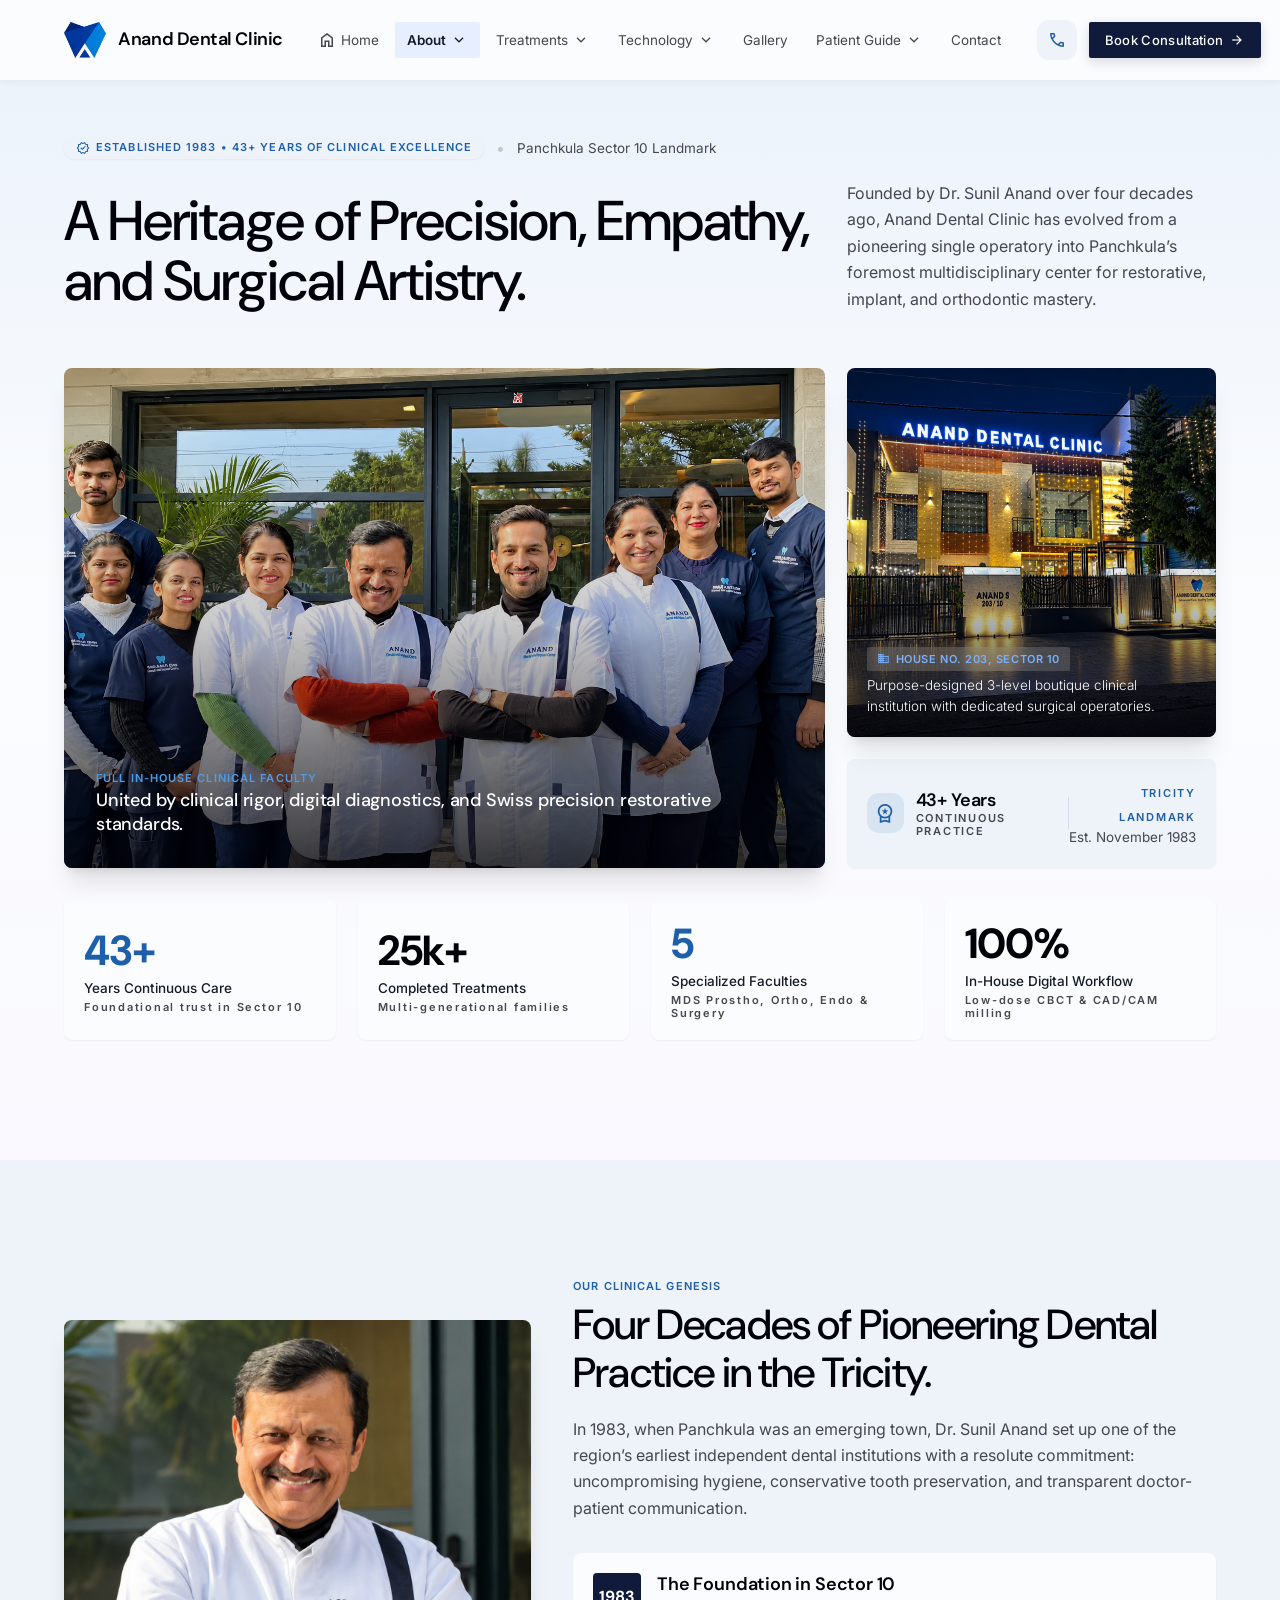
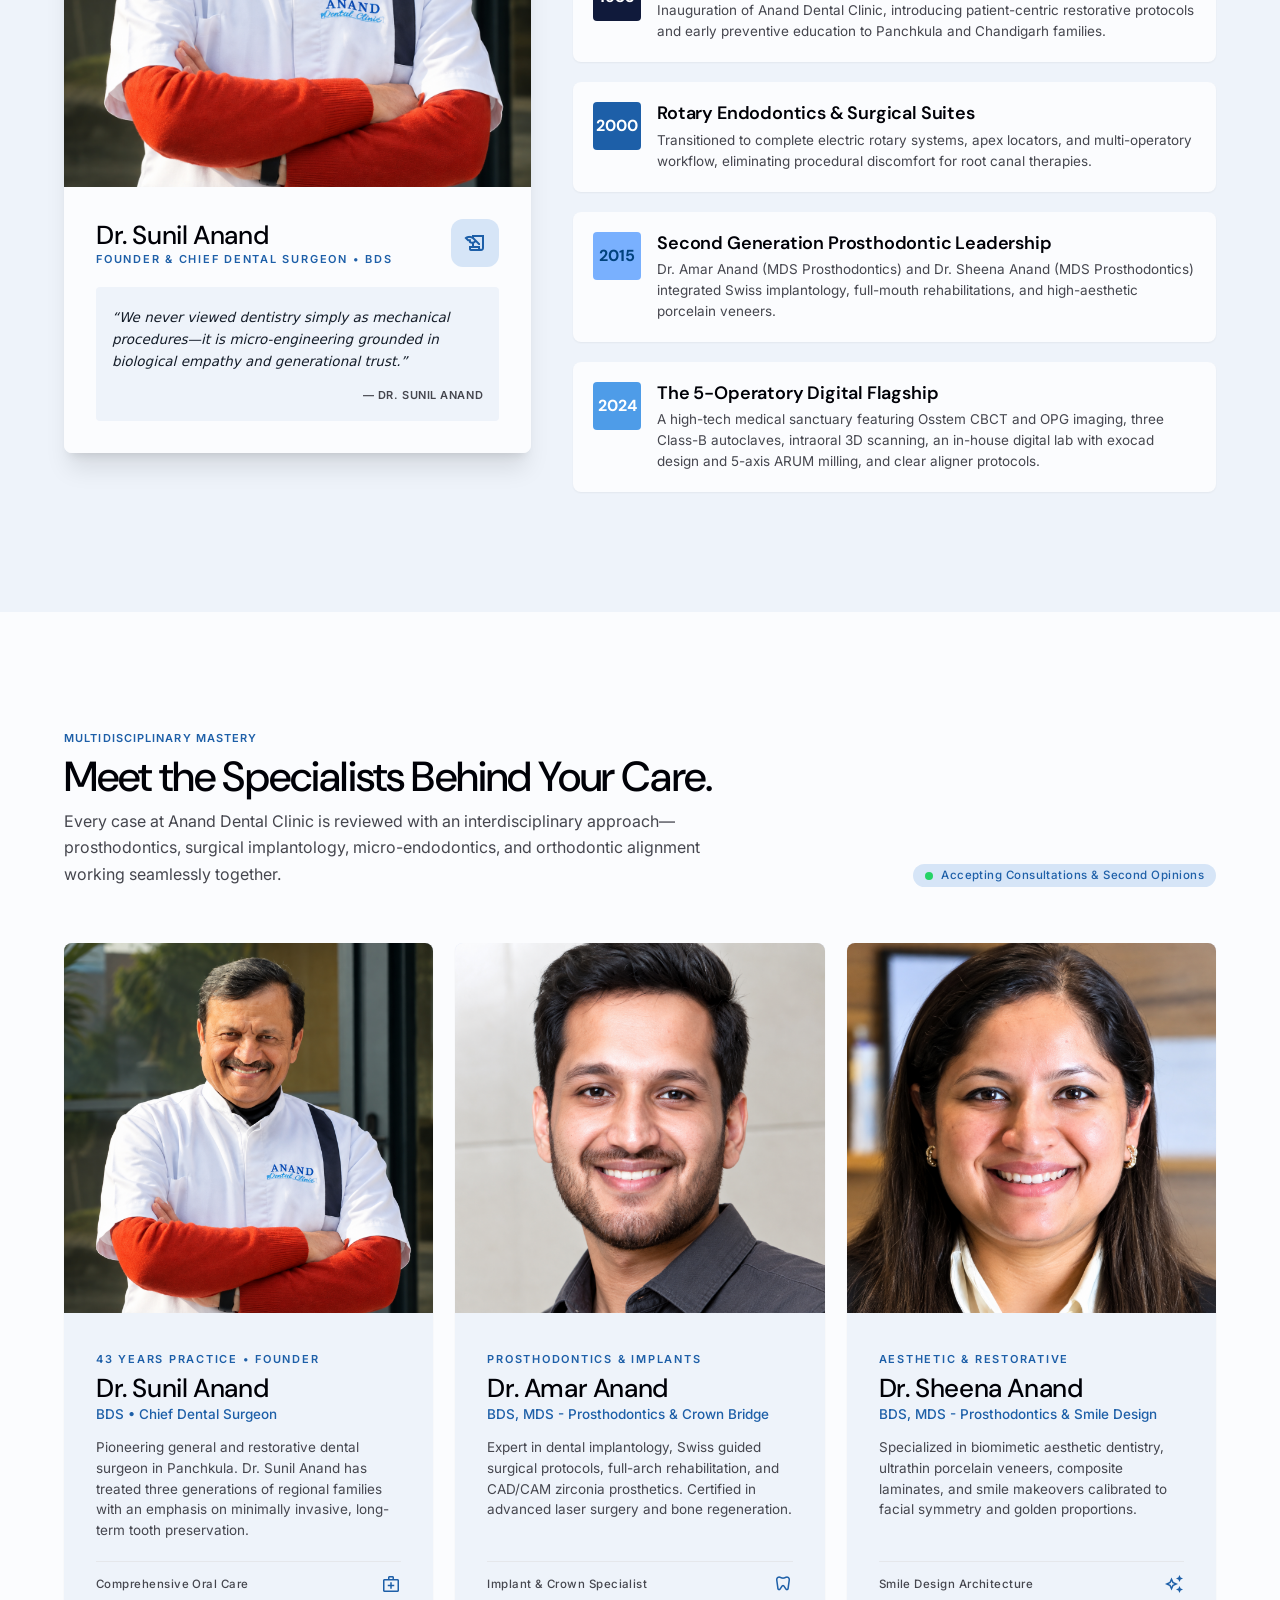
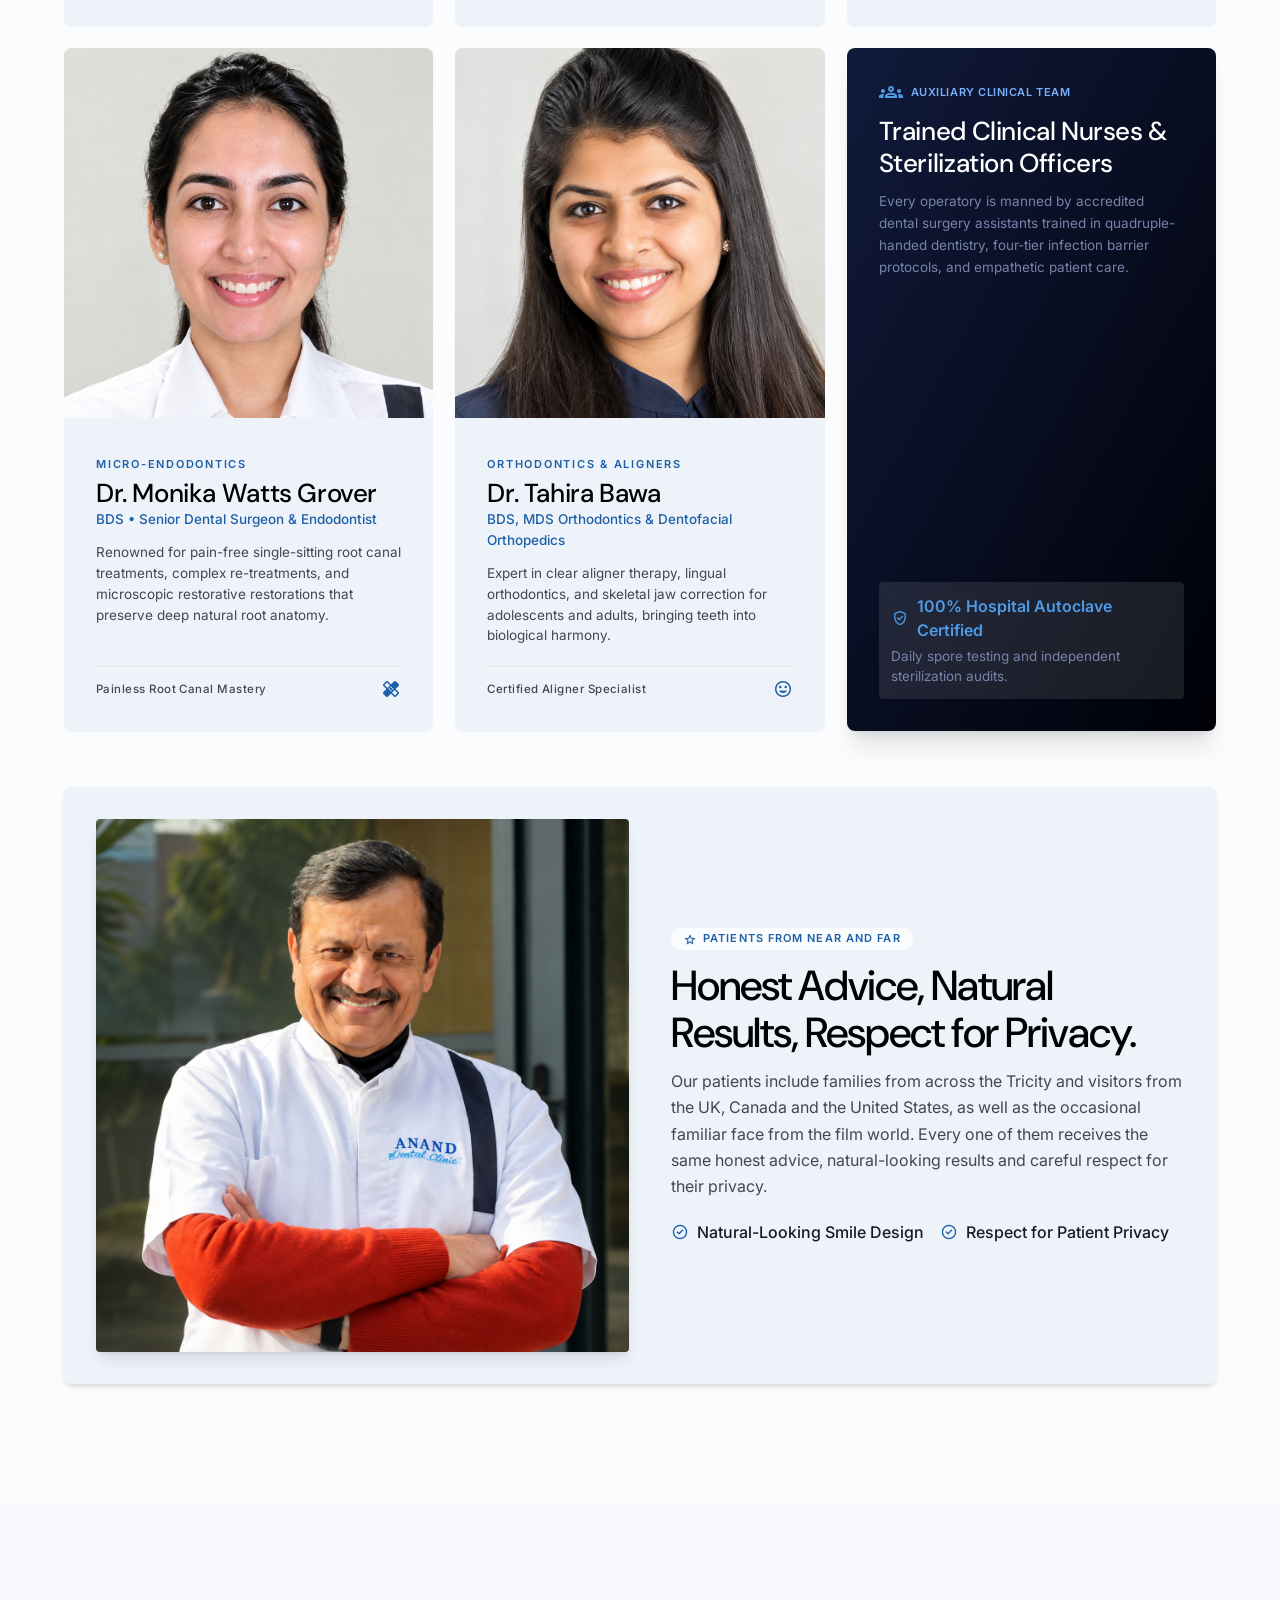
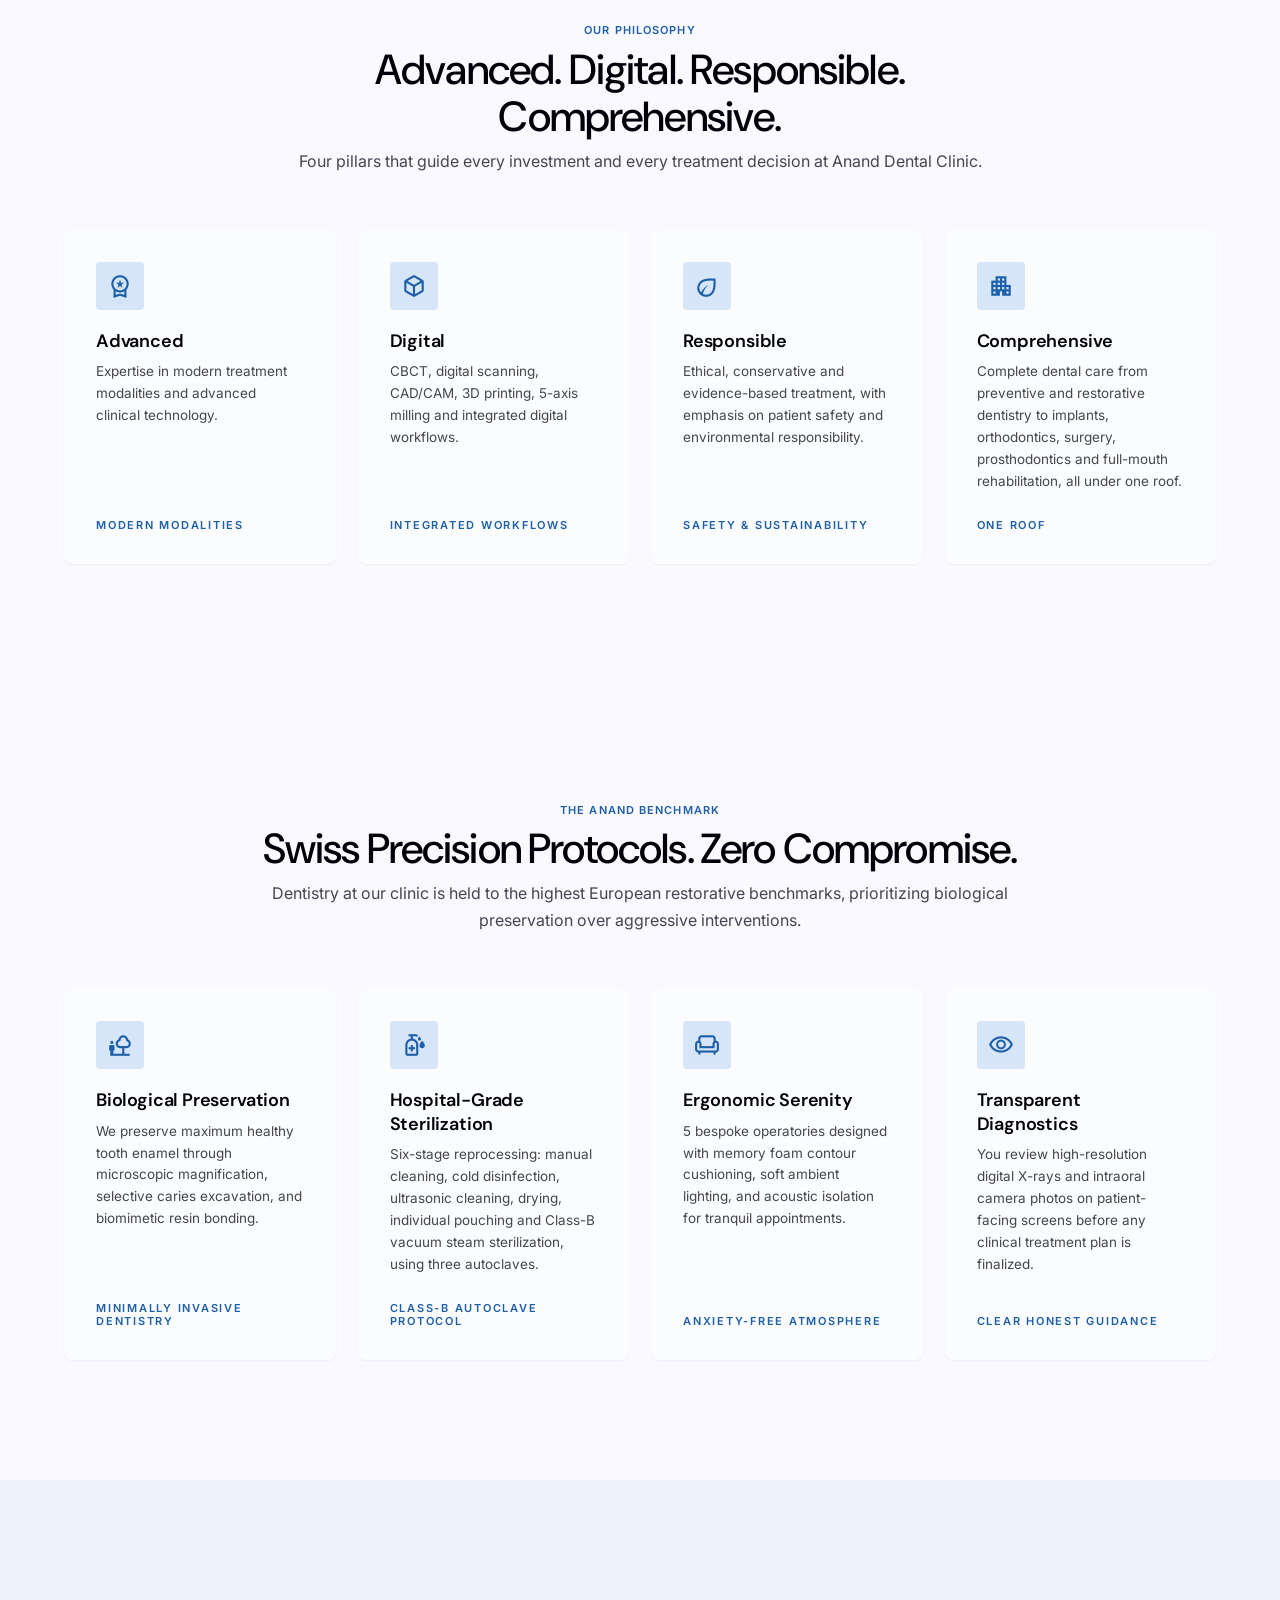
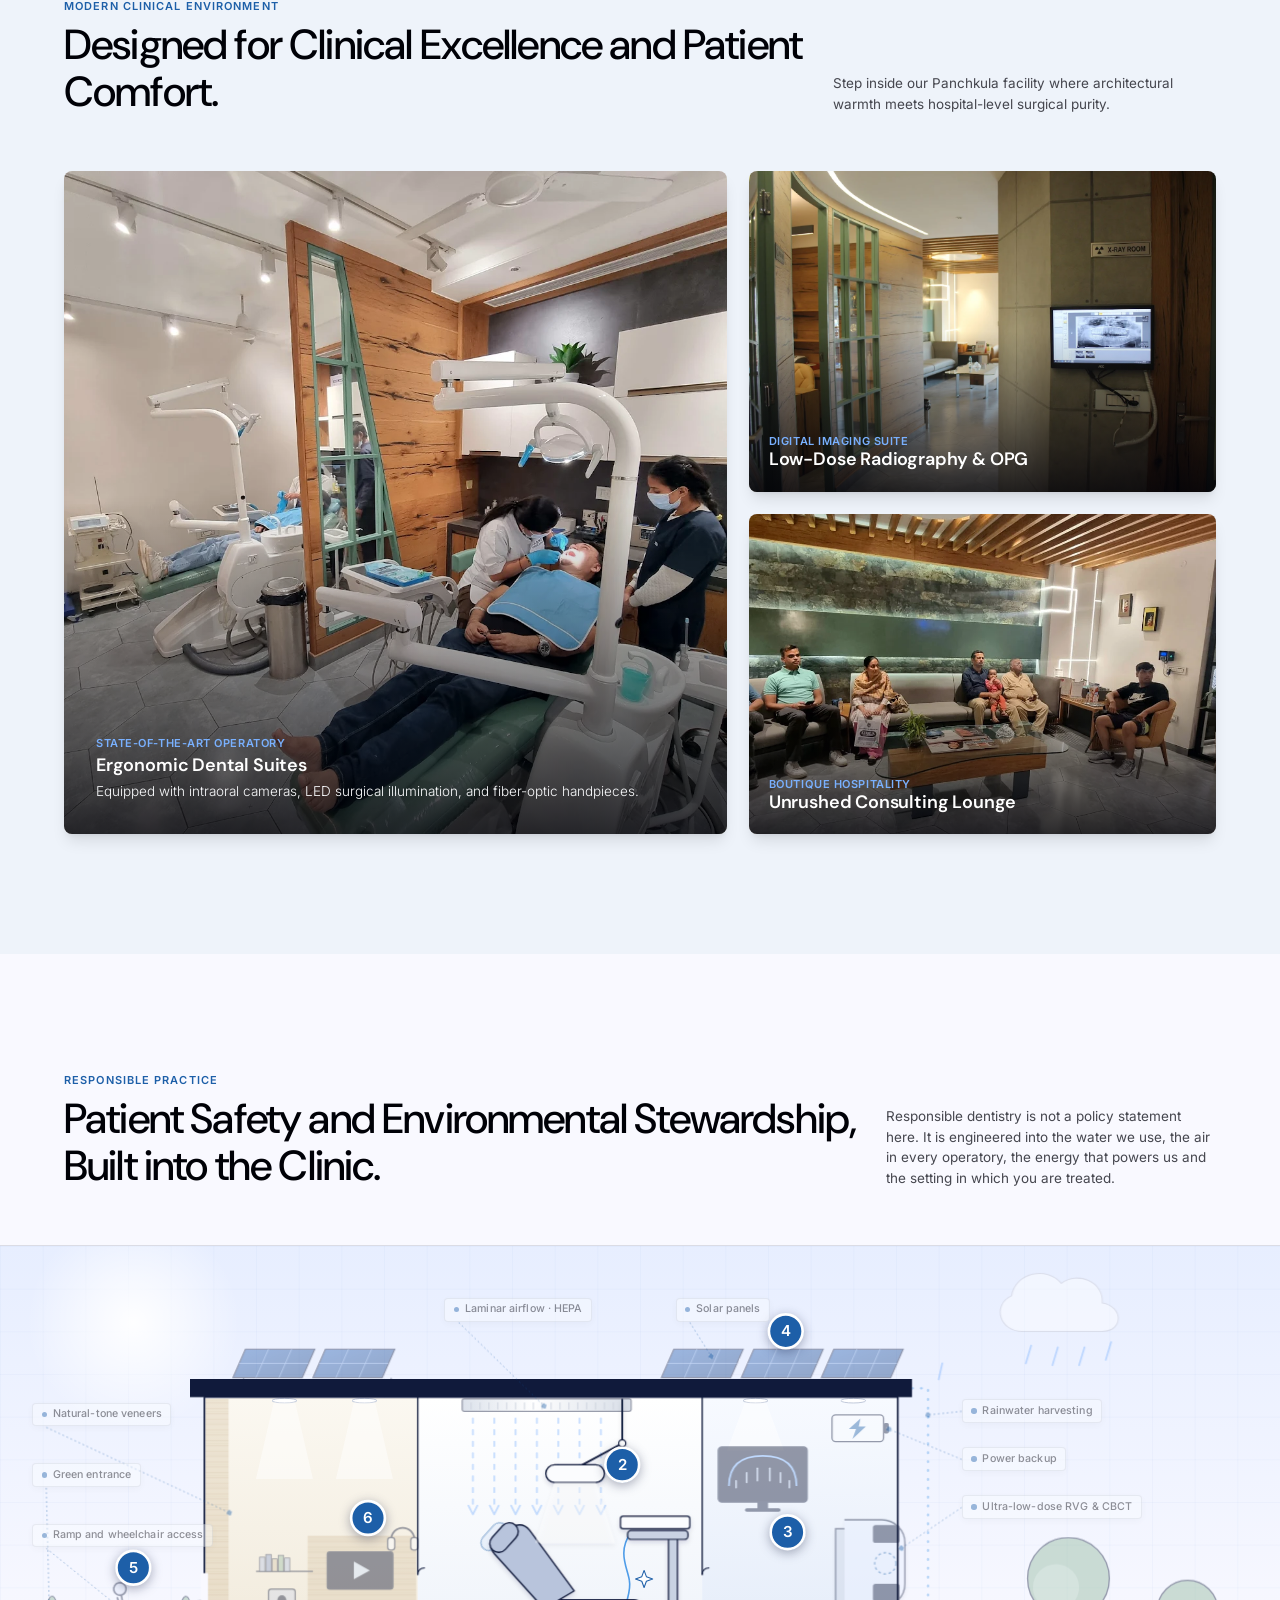
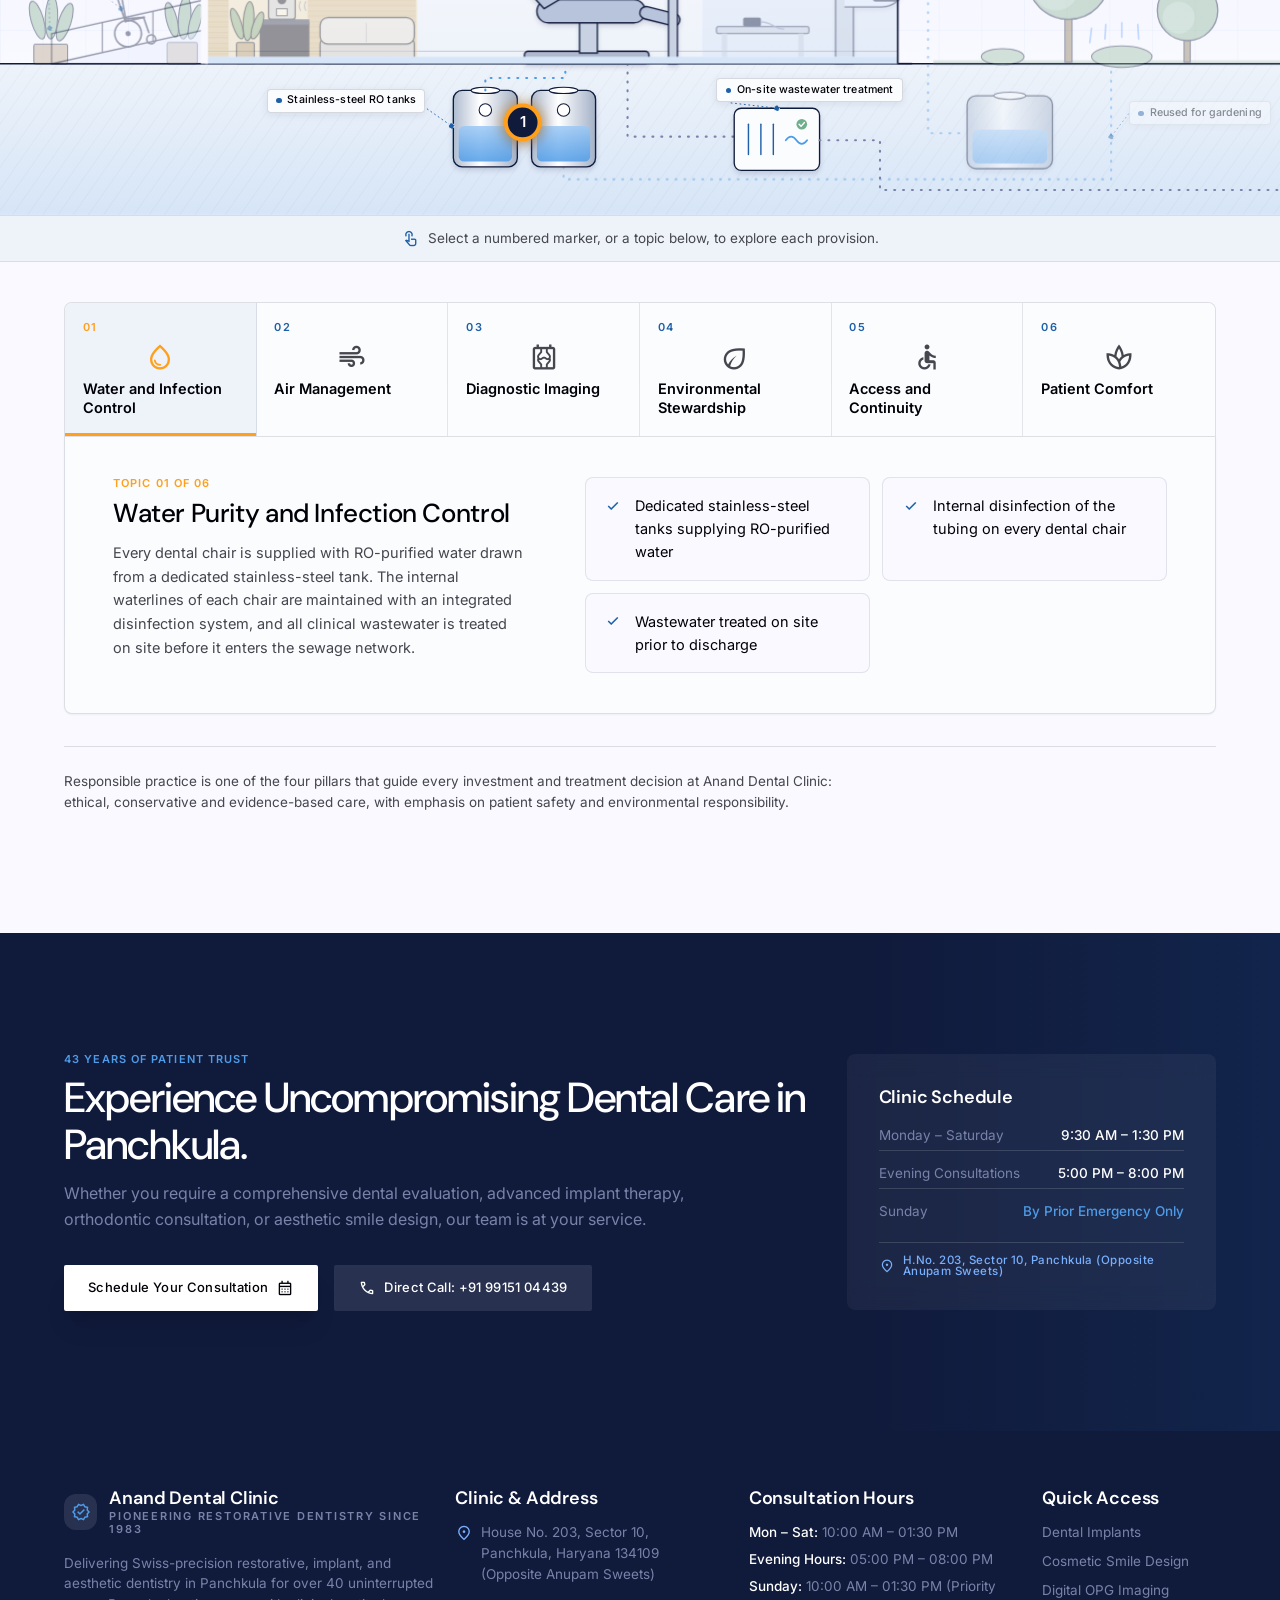
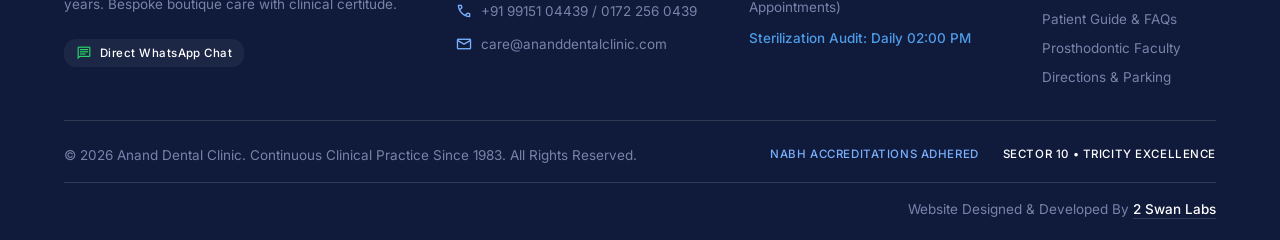
==== commit 9e113a99: "Update about.html" ====
--- a/about.html
+++ b/about.html
@@ -35,11 +35,12 @@
 .rs-tabs{display:grid;grid-template-columns:repeat(6,minmax(0,1fr));gap:0;border:1px solid rgba(16,26,59,.13);border-radius:.5rem .5rem 0 0;overflow:hidden;background:#FBFCFE}
 .rs-tab{position:relative;display:flex;flex-direction:column;align-items:flex-start;gap:.5rem;padding:1.1rem 1.1rem 1.15rem;background:#FBFCFE;border:0;border-right:1px solid rgba(16,26,59,.1);cursor:pointer;text-align:left;color:#000107;transition:background .25s}
 .rs-tab:last-child{border-right:0}
-.rs-tab::after{content:"";position:absolute;left:0;right:0;bottom:0;height:3px;background:#1D5FA8;transform:scaleX(0);transform-origin:left;transition:transform .35s ease}
+.rs-tab::after{content:"";position:absolute;left:0;right:0;bottom:0;height:3px;background:#FF9F1C;transform:scaleX(0);transform-origin:left;transition:transform .35s ease}
 .rs-tab:hover{background:#EEF3FA}
 .rs-tab.on{background:#EEF3FA}.rs-tab.on::after{transform:scaleX(1)}
 .rs-tn{color:#1D5FA8;text-transform:uppercase}
-.rs-ti{font-size:24px;color:#45464E;transition:color .25s}.rs-tab.on .rs-ti{color:#1D5FA8}
+@media(min-width:561px){.rs-tab .rs-ti{align-self:center;font-size:30px}}
+.rs-ti{font-size:24px;color:#45464E;transition:color .25s}.rs-tab.on .rs-ti{color:#FF9F1C}.rs-tab.on .rs-tn{color:#FF9F1C}.rs-panel .rs-pl>span:first-child{color:#FF9F1C}
 .rs-tt{font-weight:600;line-height:1.3;color:#000107}
 .rs-panels{border:1px solid rgba(16,26,59,.13);border-top:0;border-radius:0 0 .5rem .5rem;background:#FBFCFE;box-shadow:0 1px 2px rgba(16,26,59,.05)}
 .rs-panel{display:none;grid-template-columns:1fr;gap:2rem;padding:2rem}
@@ -52,8 +53,8 @@
 .rs-pr .material-symbols-outlined{font-size:20px;color:#1D5FA8;flex:none;margin-top:.1rem}
 .rs-note{margin-top:2rem;padding-top:1.5rem;border-top:1px solid rgba(16,26,59,.13);display:flex;flex-wrap:wrap;align-items:center;gap:.75rem 1.5rem;justify-content:space-between}
 @media(max-width:1000px){.rs-tabs{grid-template-columns:repeat(3,minmax(0,1fr))}.rs-tab:nth-child(3){border-right:0}.rs-tab:nth-child(-n+3){border-bottom:1px solid rgba(16,26,59,.1)}}
-@media(max-width:900px){.rs-scroll{overflow-x:auto;-webkit-overflow-scrolling:touch}.rs-in{min-width:900px}.rs-pill,.rs-leaders{display:none}}
-@media(max-width:560px){.rs-tabs{grid-template-columns:repeat(2,minmax(0,1fr))}.rs-tab:nth-child(3){border-right:1px solid rgba(16,26,59,.1)}.rs-tab:nth-child(2n){border-right:0}.rs-tab:nth-child(-n+4){border-bottom:1px solid rgba(16,26,59,.1)}}
+@media(max-width:900px){.rs-scroll{overflow-x:auto;-webkit-overflow-scrolling:touch}.rs-in{min-width:900px}}
+@media(max-width:560px){.rs-tabs{grid-template-columns:repeat(2,minmax(0,1fr))}.rs-tab{flex-direction:row;flex-wrap:wrap;align-items:center;align-content:flex-start;gap:.3rem .5rem;padding:.7rem .8rem .8rem}.rs-tab .rs-tn{font-size:14px;line-height:1}.rs-tab .rs-ti{font-size:16px}.rs-tab .rs-tt{flex:0 0 100%;font-size:13.5px;line-height:1.25}.rs-tab:nth-child(3){border-right:1px solid rgba(16,26,59,.1)}.rs-tab:nth-child(2n){border-right:0}.rs-tab:nth-child(-n+4){border-bottom:1px solid rgba(16,26,59,.1)}}
 @media(prefers-reduced-motion:reduce){.rs-flow,.rs-fall,.rs-rain,.rs-mk .pulse,.rs-mk .pulse2{animation:none}.rs-panel.on{animation:none}}
 </style></head><body class="bg-surface font-body-md text-on-surface antialiased"><header class="fixed top-0 left-0 right-0 z-50 bg-surface-porcelain/90 backdrop-blur-xl shadow-[0_1px_8px_rgba(16,26,59,0.06)]"><div class="relative h-20 max-w-[1360px] mx-auto px-[clamp(1.25rem,5vw,4.5rem)] flex items-center justify-between gap-6"><a href="index.html" aria-label="Anand Dental Clinic home" class="flex items-center gap-3 shrink-0"><img alt="Anand Dental Clinic logo" class="h-9 w-auto object-contain" src="assets/logo-mark.png"/><span class="flex flex-col"><span class="font-headline-sm text-headline-sm text-primary tracking-tight whitespace-nowrap">Anand Dental Clinic</span><span class="hidden sm:block xl:hidden font-label-kicker text-label-kicker text-secondary uppercase whitespace-nowrap">Sector 10 Panchkula • Est. 1983</span></span></a><nav aria-label="Primary" class="hidden xl:flex items-center gap-1 whitespace-nowrap"><a href="index.html" aria-label="Home" title="Home" class="inline-flex items-center gap-1 pl-2.5 pr-3 py-2 rounded font-body-sm text-body-sm transition-colors text-on-surface-variant hover:text-on-surface hover:bg-surface-cream"><span class="material-symbols-outlined text-[20px]">home</span><span>Home</span></a><div class="nav-dd"><button type="button" aria-haspopup="true" aria-expanded="false" class="nav-trigger inline-flex items-center gap-1 px-3 py-2 rounded font-body-sm text-body-sm transition-colors bg-surface-container text-on-surface font-semibold">About<span class="nav-chev material-symbols-outlined text-[18px]">expand_more</span></button><div class="nav-panel absolute left-1/2 top-[58px] pt-[22px] z-50"><div style="width:1086px" class="max-w-[calc(100vw-2rem)] whitespace-normal p-2 rounded-lg bg-surface-porcelain border border-border-hairline shadow-[0_10px_26px_rgba(16,26,59,0.18),0_2px_6px_rgba(16,26,59,0.08)]"><div class="grid gap-1 items-stretch" style="grid-template-columns:repeat(5,minmax(0,1fr))"><a href="about.html" class="group block p-1.5 rounded-lg hover:bg-surface-cream transition-colors"><span class="block overflow-hidden rounded-lg aspect-[8/5] bg-surface-container"><img alt="" data-src="assets/nav-story.png" width="360" height="225" decoding="async" class="w-full h-full object-cover transition-transform duration-500 group-hover:scale-105"/></span><span class="block mt-2 px-1 font-body-md text-body-md text-on-surface font-medium">Our Story &amp; Heritage</span></a><a href="about.html#specialists" class="group block p-1.5 rounded-lg hover:bg-surface-cream transition-colors"><span class="block overflow-hidden rounded-lg aspect-[8/5] bg-surface-container"><img alt="" data-src="assets/nav-doctors.png" width="360" height="225" decoding="async" class="w-full h-full object-cover transition-transform duration-500 group-hover:scale-105"/></span><span class="block mt-2 px-1 font-body-md text-body-md text-on-surface font-medium">Doctors &amp; Specialists</span></a><a href="about.html#philosophy" class="group block p-1.5 rounded-lg hover:bg-surface-cream transition-colors"><span class="block overflow-hidden rounded-lg aspect-[8/5] bg-surface-container"><img alt="" data-src="assets/nav-philosophy.png" width="360" height="225" decoding="async" class="w-full h-full object-cover transition-transform duration-500 group-hover:scale-105"/></span><span class="block mt-2 px-1 font-body-md text-body-md text-on-surface font-medium">Our Philosophy</span></a><a href="about.html#clinical-excellence" class="group block p-1.5 rounded-lg hover:bg-surface-cream transition-colors"><span class="block overflow-hidden rounded-lg aspect-[8/5] bg-surface-container"><img alt="" data-src="assets/nav-excellence.png" width="360" height="225" decoding="async" class="w-full h-full object-cover transition-transform duration-500 group-hover:scale-105"/></span><span class="block mt-2 px-1 font-body-md text-body-md text-on-surface font-medium">Clinical Excellence</span></a><a href="about.html#responsible" class="group block p-1.5 rounded-lg hover:bg-surface-cream transition-colors"><span class="block overflow-hidden rounded-lg aspect-[8/5] bg-surface-container"><img alt="" data-src="assets/nav-responsible.png" width="360" height="225" decoding="async" class="w-full h-full object-cover transition-transform duration-500 group-hover:scale-105"/></span><span class="block mt-2 px-1 font-body-md text-body-md text-on-surface font-medium">Responsible Practice</span></a></div></div></div></div><div class="nav-dd"><button type="button" aria-haspopup="true" aria-expanded="false" class="nav-trigger inline-flex items-center gap-1 px-3 py-2 rounded font-body-sm text-body-sm transition-colors text-on-surface-variant hover:text-on-surface hover:bg-surface-cream">Treatments<span class="nav-chev material-symbols-outlined text-[18px]">expand_more</span></button><div class="nav-panel absolute left-1/2 top-[58px] pt-[22px] z-50"><div class="w-[1140px] max-w-[calc(100vw-2rem)] whitespace-normal p-2 rounded-lg bg-surface-porcelain border border-border-hairline shadow-[0_10px_26px_rgba(16,26,59,0.18),0_2px_6px_rgba(16,26,59,0.08)]"><div class="grid grid-cols-[repeat(6,minmax(0,1fr))_104px] gap-1 items-stretch"><a href="procedures.html#implants" class="group block p-1.5 rounded-lg hover:bg-surface-cream transition-colors"><span class="block overflow-hidden rounded-lg aspect-[8/5] bg-surface-container"><img alt="" data-src="assets/nav-implants.png" width="360" height="225" decoding="async" class="w-full h-full object-cover transition-transform duration-500 group-hover:scale-105"/></span><span class="block mt-2 px-1 font-body-md text-body-md text-on-surface font-medium">Dental Implants &amp; Full Arch</span></a><a href="procedures.html#cosmetic" class="group block p-1.5 rounded-lg hover:bg-surface-cream transition-colors"><span class="block overflow-hidden rounded-lg aspect-[8/5] bg-surface-container"><img alt="" data-src="assets/nav-cosmetic.png" width="360" height="225" decoding="async" class="w-full h-full object-cover transition-transform duration-500 group-hover:scale-105"/></span><span class="block mt-2 px-1 font-body-md text-body-md text-on-surface font-medium">Cosmetic Smile Design</span></a><a href="procedures.html#endodontics" class="group block p-1.5 rounded-lg hover:bg-surface-cream transition-colors"><span class="block overflow-hidden rounded-lg aspect-[8/5] bg-surface-container"><img alt="" data-src="assets/nav-endo.png" width="360" height="225" decoding="async" class="w-full h-full object-cover transition-transform duration-500 group-hover:scale-105"/></span><span class="block mt-2 px-1 font-body-md text-body-md text-on-surface font-medium">Endodontics &amp; Root Canal</span></a><a href="procedures.html#ortho" class="group block p-1.5 rounded-lg hover:bg-surface-cream transition-colors"><span class="block overflow-hidden rounded-lg aspect-[8/5] bg-surface-container"><img alt="" data-src="assets/nav-ortho.png" width="360" height="225" decoding="async" class="w-full h-full object-cover transition-transform duration-500 group-hover:scale-105"/></span><span class="block mt-2 px-1 font-body-md text-body-md text-on-surface font-medium">Invisalign &amp; Orthodontics</span></a><a href="procedures.html#restorative" class="group block p-1.5 rounded-lg hover:bg-surface-cream transition-colors"><span class="block overflow-hidden rounded-lg aspect-[8/5] bg-surface-container"><img alt="" data-src="assets/nav-restorative.png" width="360" height="225" decoding="async" class="w-full h-full object-cover transition-transform duration-500 group-hover:scale-105"/></span><span class="block mt-2 px-1 font-body-md text-body-md text-on-surface font-medium">Restorative &amp; Geriatric</span></a><a href="procedures.html#preventive" class="group block p-1.5 rounded-lg hover:bg-surface-cream transition-colors"><span class="block overflow-hidden rounded-lg aspect-[8/5] bg-surface-container"><img alt="" data-src="assets/nav-preventive.png" width="360" height="225" decoding="async" class="w-full h-full object-cover transition-transform duration-500 group-hover:scale-105"/></span><span class="block mt-2 px-1 font-body-md text-body-md text-on-surface font-medium">Preventive &amp; Laser Care</span></a><a href="procedures.html" class="flex flex-col items-center justify-center gap-2 p-3 rounded-lg bg-primary-container text-on-primary hover:bg-primary transition-colors text-center"><span class="material-symbols-outlined text-[22px]">arrow_forward</span><span class="font-label-btn text-label-btn">View All Treatments</span></a></div></div></div></div><div class="nav-dd relative"><button type="button" aria-haspopup="true" aria-expanded="false" class="nav-trigger inline-flex items-center gap-1 px-3 py-2 rounded font-body-sm text-body-sm transition-colors text-on-surface-variant hover:text-on-surface hover:bg-surface-cream">Technology<span class="nav-chev material-symbols-outlined text-[18px]">expand_more</span></button><div class="nav-panel absolute left-1/2 top-full pt-3 z-50"><div style="width:444px" class="max-w-[calc(100vw-2rem)] whitespace-normal p-2 rounded-lg bg-surface-porcelain border border-border-hairline shadow-[0_10px_26px_rgba(16,26,59,0.18),0_2px_6px_rgba(16,26,59,0.08)]"><div class="grid gap-1 items-stretch" style="grid-template-columns:repeat(2,minmax(0,1fr))"><a href="technology.html" class="group block p-1.5 rounded-lg hover:bg-surface-cream transition-colors"><span class="block overflow-hidden rounded-lg aspect-[8/5] bg-surface-container"><img alt="" data-src="assets/nav-clinic.png" width="360" height="225" decoding="async" class="w-full h-full object-cover transition-transform duration-500 group-hover:scale-105"/></span><span class="block mt-2 px-1 font-body-md text-body-md text-on-surface font-medium">Clinic &amp; Technology</span></a><a href="hygiene-safety.html" class="group block p-1.5 rounded-lg hover:bg-surface-cream transition-colors"><span class="block overflow-hidden rounded-lg aspect-[8/5] bg-surface-container"><img alt="" data-src="assets/nav-hygiene.png" width="360" height="225" decoding="async" class="w-full h-full object-cover transition-transform duration-500 group-hover:scale-105"/></span><span class="block mt-2 px-1 font-body-md text-body-md text-on-surface font-medium">Hygiene &amp; Safety</span></a></div></div></div></div><a href="gallery.html" class="inline-flex items-center gap-1 px-3 py-2 rounded font-body-sm text-body-sm transition-colors text-on-surface-variant hover:text-on-surface hover:bg-surface-cream">Gallery</a><div class="nav-dd relative"><button type="button" aria-haspopup="true" aria-expanded="false" class="nav-trigger inline-flex items-center gap-1 px-3 py-2 rounded font-body-sm text-body-sm transition-colors text-on-surface-variant hover:text-on-surface hover:bg-surface-cream">Patient Guide<span class="nav-chev material-symbols-outlined text-[18px]">expand_more</span></button><div class="nav-panel absolute left-1/2 top-full pt-3 z-50"><div style="width:444px" class="max-w-[calc(100vw-2rem)] whitespace-normal p-2 rounded-lg bg-surface-porcelain border border-border-hairline shadow-[0_10px_26px_rgba(16,26,59,0.18),0_2px_6px_rgba(16,26,59,0.08)]"><div class="grid gap-1 items-stretch" style="grid-template-columns:repeat(2,minmax(0,1fr))"><a href="patient-guide.html" class="group block p-1.5 rounded-lg hover:bg-surface-cream transition-colors"><span class="block overflow-hidden rounded-lg aspect-[8/5] bg-surface-container"><img alt="" data-src="assets/nav-guide.png" width="360" height="225" decoding="async" class="w-full h-full object-cover transition-transform duration-500 group-hover:scale-105"/></span><span class="block mt-2 px-1 font-body-md text-body-md text-on-surface font-medium">Patient Guide &amp; FAQs</span></a><a href="reviews.html" class="group block p-1.5 rounded-lg hover:bg-surface-cream transition-colors"><span class="block overflow-hidden rounded-lg aspect-[8/5] bg-surface-container"><img alt="" data-src="assets/nav-reviews.png" width="360" height="225" decoding="async" class="w-full h-full object-cover transition-transform duration-500 group-hover:scale-105"/></span><span class="block mt-2 px-1 font-body-md text-body-md text-on-surface font-medium">Patient Reviews</span></a></div></div></div></div><a href="contact.html" class="inline-flex items-center gap-1 px-3 py-2 rounded font-body-sm text-body-sm transition-colors text-on-surface-variant hover:text-on-surface hover:bg-surface-cream">Contact</a></nav><div class="flex items-center gap-3 shrink-0"><a class="flex items-center justify-center w-10 h-10 rounded-full bg-surface-cream text-secondary hover:bg-surface-container transition-colors" href="tel:+919915104439" aria-label="Call +91 99151 04439" title="Call +91 99151 04439"><span class="material-symbols-outlined text-[20px]">call</span></a><a class="hidden md:inline-flex whitespace-nowrap items-center justify-center px-4 py-2.5 rounded bg-primary-container text-on-primary font-label-btn text-label-btn tracking-wide shadow-[0_4px_12px_rgba(16,26,59,0.15)] hover:bg-primary transition-all duration-200 hover:-translate-y-0.5" href="contact.html#booking"><span>Book Consultation</span><span class="material-symbols-outlined text-[16px] ml-1.5">arrow_forward</span></a><button id="menu-btn" type="button" aria-label="Open menu" aria-expanded="false" class="xl:hidden w-10 h-10 rounded-full bg-primary-container flex items-center justify-center"><span class="material-symbols-outlined text-on-primary text-[22px]">menu</span></button></div></div><div id="mobile-menu" class="hidden xl:hidden border-t border-border-hairline bg-surface-porcelain max-h-[calc(100vh-5rem)] overflow-y-auto"><div class="max-w-[1360px] mx-auto px-margin py-2 flex flex-col"><a href="index.html" class="flex items-center gap-2 py-3 border-b border-border-hairline font-body-md text-body-md text-on-surface"><span class="material-symbols-outlined text-[20px]">home</span>Home</a><details class="group border-b border-border-hairline"><summary class="flex items-center justify-between py-3 cursor-pointer list-none [&::-webkit-details-marker]:hidden font-body-md text-body-md text-on-surface">About<span class="material-symbols-outlined text-[20px] transition-transform group-open:rotate-180">expand_more</span></summary><div class="pb-2 pl-1 flex flex-col"><a href="about.html" class="flex items-center gap-3 py-2"><img alt="" data-src="assets/nav-story.png" width="360" height="225" decoding="async" class="w-14 h-9 rounded object-cover shrink-0"/><span class="font-body-sm text-body-sm text-on-surface">Our Story &amp; Heritage</span></a><a href="about.html#specialists" class="flex items-center gap-3 py-2"><img alt="" data-src="assets/nav-doctors.png" width="360" height="225" decoding="async" class="w-14 h-9 rounded object-cover shrink-0"/><span class="font-body-sm text-body-sm text-on-surface">Doctors &amp; Specialists</span></a><a href="about.html#philosophy" class="flex items-center gap-3 py-2"><img alt="" data-src="assets/nav-philosophy.png" width="360" height="225" decoding="async" class="w-14 h-9 rounded object-cover shrink-0"/><span class="font-body-sm text-body-sm text-on-surface">Our Philosophy</span></a><a href="about.html#clinical-excellence" class="flex items-center gap-3 py-2"><img alt="" data-src="assets/nav-excellence.png" width="360" height="225" decoding="async" class="w-14 h-9 rounded object-cover shrink-0"/><span class="font-body-sm text-body-sm text-on-surface">Clinical Excellence</span></a><a href="about.html#responsible" class="flex items-center gap-3 py-2"><img alt="" data-src="assets/nav-responsible.png" width="360" height="225" decoding="async" class="w-14 h-9 rounded object-cover shrink-0"/><span class="font-body-sm text-body-sm text-on-surface">Responsible Practice</span></a></div></details><details class="group border-b border-border-hairline"><summary class="flex items-center justify-between py-3 cursor-pointer list-none [&::-webkit-details-marker]:hidden font-body-md text-body-md text-on-surface">Treatments<span class="material-symbols-outlined text-[20px] transition-transform group-open:rotate-180">expand_more</span></summary><div class="pb-2 pl-1 flex flex-col"><a href="procedures.html#implants" class="flex items-center gap-3 py-2"><img alt="" data-src="assets/nav-implants.png" width="360" height="225" decoding="async" class="w-14 h-9 rounded object-cover shrink-0"/><span class="font-body-sm text-body-sm text-on-surface">Dental Implants &amp; Full Arch</span></a><a href="procedures.html#cosmetic" class="flex items-center gap-3 py-2"><img alt="" data-src="assets/nav-cosmetic.png" width="360" height="225" decoding="async" class="w-14 h-9 rounded object-cover shrink-0"/><span class="font-body-sm text-body-sm text-on-surface">Cosmetic Smile Design</span></a><a href="procedures.html#endodontics" class="flex items-center gap-3 py-2"><img alt="" data-src="assets/nav-endo.png" width="360" height="225" decoding="async" class="w-14 h-9 rounded object-cover shrink-0"/><span class="font-body-sm text-body-sm text-on-surface">Endodontics &amp; Root Canal</span></a><a href="procedures.html#ortho" class="flex items-center gap-3 py-2"><img alt="" data-src="assets/nav-ortho.png" width="360" height="225" decoding="async" class="w-14 h-9 rounded object-cover shrink-0"/><span class="font-body-sm text-body-sm text-on-surface">Invisalign &amp; Orthodontics</span></a><a href="procedures.html#restorative" class="flex items-center gap-3 py-2"><img alt="" data-src="assets/nav-restorative.png" width="360" height="225" decoding="async" class="w-14 h-9 rounded object-cover shrink-0"/><span class="font-body-sm text-body-sm text-on-surface">Restorative &amp; Geriatric</span></a><a href="procedures.html#preventive" class="flex items-center gap-3 py-2"><img alt="" data-src="assets/nav-preventive.png" width="360" height="225" decoding="async" class="w-14 h-9 rounded object-cover shrink-0"/><span class="font-body-sm text-body-sm text-on-surface">Preventive &amp; Laser Care</span></a><a href="procedures.html" class="py-2 font-label-btn text-label-btn text-secondary">View All Treatments</a></div></details><details class="group border-b border-border-hairline"><summary class="flex items-center justify-between py-3 cursor-pointer list-none [&::-webkit-details-marker]:hidden font-body-md text-body-md text-on-surface">Technology<span class="material-symbols-outlined text-[20px] transition-transform group-open:rotate-180">expand_more</span></summary><div class="pb-2 pl-1 flex flex-col"><a href="technology.html" class="flex items-center gap-3 py-2"><img alt="" data-src="assets/nav-clinic.png" width="360" height="225" decoding="async" class="w-14 h-9 rounded object-cover shrink-0"/><span class="font-body-sm text-body-sm text-on-surface">Clinic &amp; Technology</span></a><a href="hygiene-safety.html" class="flex items-center gap-3 py-2"><img alt="" data-src="assets/nav-hygiene.png" width="360" height="225" decoding="async" class="w-14 h-9 rounded object-cover shrink-0"/><span class="font-body-sm text-body-sm text-on-surface">Hygiene &amp; Safety</span></a></div></details><a href="gallery.html" class="py-3 border-b border-border-hairline font-body-md text-body-md text-on-surface">Gallery</a><details class="group border-b border-border-hairline"><summary class="flex items-center justify-between py-3 cursor-pointer list-none [&::-webkit-details-marker]:hidden font-body-md text-body-md text-on-surface">Patient Guide<span class="material-symbols-outlined text-[20px] transition-transform group-open:rotate-180">expand_more</span></summary><div class="pb-2 pl-1 flex flex-col"><a href="patient-guide.html" class="flex items-center gap-3 py-2"><img alt="" data-src="assets/nav-guide.png" width="360" height="225" decoding="async" class="w-14 h-9 rounded object-cover shrink-0"/><span class="font-body-sm text-body-sm text-on-surface">Patient Guide &amp; FAQs</span></a><a href="reviews.html" class="flex items-center gap-3 py-2"><img alt="" data-src="assets/nav-reviews.png" width="360" height="225" decoding="async" class="w-14 h-9 rounded object-cover shrink-0"/><span class="font-body-sm text-body-sm text-on-surface">Patient Reviews</span></a></div></details><a href="contact.html" class="py-3 border-b border-border-hairline font-body-md text-body-md text-on-surface">Contact</a><a href="contact.html#booking" class="mt-4 inline-flex items-center justify-center px-4 py-3 rounded bg-primary-container text-on-primary font-label-btn text-label-btn">Book Consultation</a><a href="tel:+919915104439" class="py-3 text-center font-label-btn text-label-btn text-secondary">Call +91 99151 04439</a></div></div></header><main class="w-full pt-20 bg-surface"><div class="flex flex-col w-full">
 <!-- Hero Section -->
@@ -808,4 +809,4 @@
 [root,ui].forEach(function(el){el.addEventListener('mouseenter',function(){paused=true});el.addEventListener('mouseleave',function(){paused=false})});
 if('IntersectionObserver' in window){new IntersectionObserver(function(en){inView=en[0].isIntersecting},{threshold:.3}).observe(root)}else{inView=true}
 if(!reduce){setInterval(function(){if(paused||!inView||document.hidden||Date.now()<resume)return;var nk=keys[(cur+1)%keys.length];set(nk);focusMk(nk)},7500)}
-})();</script></body></html>+})();</script></body></html>
--- a/assets/styles.css
+++ b/assets/styles.css
@@ -0,0 +1 @@
+*,:after,:before{--tw-border-spacing-x:0;--tw-border-spacing-y:0;--tw-translate-x:0;--tw-translate-y:0;--tw-rotate:0;--tw-skew-x:0;--tw-skew-y:0;--tw-scale-x:1;--tw-scale-y:1;--tw-pan-x: ;--tw-pan-y: ;--tw-pinch-zoom: ;--tw-scroll-snap-strictness:proximity;--tw-gradient-from-position: ;--tw-gradient-via-position: ;--tw-gradient-to-position: ;--tw-ordinal: ;--tw-slashed-zero: ;--tw-numeric-figure: ;--tw-numeric-spacing: ;--tw-numeric-fraction: ;--tw-ring-inset: ;--tw-ring-offset-width:0px;--tw-ring-offset-color:#fff;--tw-ring-color:rgba(59,130,246,.5);--tw-ring-offset-shadow:0 0 #0000;--tw-ring-shadow:0 0 #0000;--tw-shadow:0 0 #0000;--tw-shadow-colored:0 0 #0000;--tw-blur: ;--tw-brightness: ;--tw-contrast: ;--tw-grayscale: ;--tw-hue-rotate: ;--tw-invert: ;--tw-saturate: ;--tw-sepia: ;--tw-drop-shadow: ;--tw-backdrop-blur: ;--tw-backdrop-brightness: ;--tw-backdrop-contrast: ;--tw-backdrop-grayscale: ;--tw-backdrop-hue-rotate: ;--tw-backdrop-invert: ;--tw-backdrop-opacity: ;--tw-backdrop-saturate: ;--tw-backdrop-sepia: ;--tw-contain-size: ;--tw-contain-layout: ;--tw-contain-paint: ;--tw-contain-style: }::backdrop{--tw-border-spacing-x:0;--tw-border-spacing-y:0;--tw-translate-x:0;--tw-translate-y:0;--tw-rotate:0;--tw-skew-x:0;--tw-skew-y:0;--tw-scale-x:1;--tw-scale-y:1;--tw-pan-x: ;--tw-pan-y: ;--tw-pinch-zoom: ;--tw-scroll-snap-strictness:proximity;--tw-gradient-from-position: ;--tw-gradient-via-position: ;--tw-gradient-to-position: ;--tw-ordinal: ;--tw-slashed-zero: ;--tw-numeric-figure: ;--tw-numeric-spacing: ;--tw-numeric-fraction: ;--tw-ring-inset: ;--tw-ring-offset-width:0px;--tw-ring-offset-color:#fff;--tw-ring-color:rgba(59,130,246,.5);--tw-ring-offset-shadow:0 0 #0000;--tw-ring-shadow:0 0 #0000;--tw-shadow:0 0 #0000;--tw-shadow-colored:0 0 #0000;--tw-blur: ;--tw-brightness: ;--tw-contrast: ;--tw-grayscale: ;--tw-hue-rotate: ;--tw-invert: ;--tw-saturate: ;--tw-sepia: ;--tw-drop-shadow: ;--tw-backdrop-blur: ;--tw-backdrop-brightness: ;--tw-backdrop-contrast: ;--tw-backdrop-grayscale: ;--tw-backdrop-hue-rotate: ;--tw-backdrop-invert: ;--tw-backdrop-opacity: ;--tw-backdrop-saturate: ;--tw-backdrop-sepia: ;--tw-contain-size: ;--tw-contain-layout: ;--tw-contain-paint: ;--tw-contain-style: }/*! tailwindcss v3.4.19 | MIT License | https://tailwindcss.com*/*,:after,:before{box-sizing:border-box;border:0 solid #e5e7eb}:after,:before{--tw-content:""}:host,html{line-height:1.5;-webkit-text-size-adjust:100%;-moz-tab-size:4;-o-tab-size:4;tab-size:4;font-family:ui-sans-serif,system-ui,sans-serif,Apple Color Emoji,Segoe UI Emoji,Segoe UI Symbol,Noto Color Emoji;font-feature-settings:normal;font-variation-settings:normal;-webkit-tap-highlight-color:transparent}body{margin:0;line-height:inherit}hr{height:0;color:inherit;border-top-width:1px}abbr:where([title]){-webkit-text-decoration:underline dotted;text-decoration:underline dotted}h1,h2,h3,h4,h5,h6{font-size:inherit;font-weight:inherit}a{color:inherit;text-decoration:inherit}b,strong{font-weight:bolder}code,kbd,pre,samp{font-family:ui-monospace,SFMono-Regular,Menlo,Monaco,Consolas,Liberation Mono,Courier New,monospace;font-feature-settings:normal;font-variation-settings:normal;font-size:1em}small{font-size:80%}sub,sup{font-size:75%;line-height:0;position:relative;vertical-align:baseline}sub{bottom:-.25em}sup{top:-.5em}table{text-indent:0;border-color:inherit;border-collapse:collapse}button,input,optgroup,select,textarea{font-family:inherit;font-feature-settings:inherit;font-variation-settings:inherit;font-size:100%;font-weight:inherit;line-height:inherit;letter-spacing:inherit;color:inherit;margin:0;padding:0}button,select{text-transform:none}button,input:where([type=button]),input:where([type=reset]),input:where([type=submit]){-webkit-appearance:button;background-color:transparent;background-image:none}:-moz-focusring{outline:auto}:-moz-ui-invalid{box-shadow:none}progress{vertical-align:baseline}::-webkit-inner-spin-button,::-webkit-outer-spin-button{height:auto}[type=search]{-webkit-appearance:textfield;outline-offset:-2px}::-webkit-search-decoration{-webkit-appearance:none}::-webkit-file-upload-button{-webkit-appearance:button;font:inherit}summary{display:list-item}blockquote,dd,dl,figure,h1,h2,h3,h4,h5,h6,hr,p,pre{margin:0}fieldset{margin:0}fieldset,legend{padding:0}menu,ol,ul{list-style:none;margin:0;padding:0}dialog{padding:0}textarea{resize:vertical}input::-moz-placeholder,textarea::-moz-placeholder{opacity:1;color:#9ca3af}input::placeholder,textarea::placeholder{opacity:1;color:#9ca3af}[role=button],button{cursor:pointer}:disabled{cursor:default}audio,canvas,embed,iframe,img,object,svg,video{display:block;vertical-align:middle}img,video{max-width:100%;height:auto}[hidden]:where(:not([hidden=until-found])){display:none}.pointer-events-none{pointer-events:none}.invisible{visibility:hidden}.fixed{position:fixed}.absolute{position:absolute}.relative{position:relative}.inset-0{inset:0}.inset-x-3{left:.75rem;right:.75rem}.bottom-0{bottom:0}.bottom-2{bottom:.5rem}.bottom-3{bottom:.75rem}.bottom-4{bottom:1rem}.bottom-6{bottom:1.5rem}.left-0{left:0}.left-1\/2{left:50%}.left-2{left:.5rem}.left-3{left:.75rem}.left-3\.5{left:.875rem}.left-4{left:1rem}.left-6{left:1.5rem}.right-0{right:0}.right-3{right:.75rem}.right-4{right:1rem}.right-6{right:1.5rem}.top-0{top:0}.top-1\/2{top:50%}.top-2{top:.5rem}.top-3{top:.75rem}.top-\[58px\]{top:58px}.top-full{top:100%}.z-0{z-index:0}.z-10{z-index:10}.z-50{z-index:50}.mx-auto{margin-left:auto;margin-right:auto}.mb-1{margin-bottom:.25rem}.mb-1\.5{margin-bottom:.375rem}.mb-10{margin-bottom:2.5rem}.mb-12{margin-bottom:3rem}.mb-16{margin-bottom:4rem}.mb-2{margin-bottom:.5rem}.mb-3{margin-bottom:.75rem}.mb-4{margin-bottom:1rem}.mb-6{margin-bottom:1.5rem}.mb-8,.mb-space-lg{margin-bottom:2rem}.mb-space-md{margin-bottom:1.25rem}.mb-space-xl{margin-bottom:3.5rem}.ml-1{margin-left:.25rem}.ml-1\.5{margin-left:.375rem}.ml-2{margin-left:.5rem}.mr-2{margin-right:.5rem}.mt-0\.5{margin-top:.125rem}.mt-1{margin-top:.25rem}.mt-12{margin-top:3rem}.mt-2{margin-top:.5rem}.mt-3{margin-top:.75rem}.mt-4{margin-top:1rem}.mt-6{margin-top:1.5rem}.mt-8,.mt-space-lg{margin-top:2rem}.mt-space-md{margin-top:1.25rem}.mt-space-xl{margin-top:3.5rem}.block{display:block}.inline-block{display:inline-block}.flex{display:flex}.inline-flex{display:inline-flex}.grid{display:grid}.hidden{display:none}.aspect-\[16\/10\]{aspect-ratio:16/10}.aspect-\[2\/1\]{aspect-ratio:2/1}.aspect-\[4\/3\]{aspect-ratio:4/3}.aspect-\[4\/5\]{aspect-ratio:4/5}.aspect-\[8\/5\]{aspect-ratio:8/5}.aspect-\[9\/16\]{aspect-ratio:9/16}.aspect-square{aspect-ratio:1/1}.h-1\.5{height:.375rem}.h-10{height:2.5rem}.h-11{height:2.75rem}.h-12{height:3rem}.h-14{height:3.5rem}.h-2{height:.5rem}.h-20{height:5rem}.h-28{height:7rem}.h-5{height:1.25rem}.h-60{height:15rem}.h-64{height:16rem}.h-8{height:2rem}.h-9{height:2.25rem}.h-auto{height:auto}.h-full{height:100%}.max-h-\[calc\(100vh-5rem\)\]{max-height:calc(100vh - 5rem)}.min-h-\[220px\]{min-height:220px}.min-h-\[280px\]{min-height:280px}.min-h-\[350px\]{min-height:350px}.min-h-\[360px\]{min-height:360px}.min-h-\[380px\]{min-height:380px}.w-1\.5{width:.375rem}.w-1\/3{width:33.333333%}.w-10{width:2.5rem}.w-11{width:2.75rem}.w-12{width:3rem}.w-14{width:3.5rem}.w-2{width:.5rem}.w-5{width:1.25rem}.w-64{width:16rem}.w-9{width:2.25rem}.w-\[1140px\]{width:1140px}.w-\[240px\]{width:240px}.w-\[880px\]{width:880px}.w-auto{width:auto}.w-full{width:100%}.w-px{width:1px}.max-w-2xl{max-width:42rem}.max-w-3xl{max-width:48rem}.max-w-4xl{max-width:56rem}.max-w-\[1360px\]{max-width:1360px}.max-w-\[calc\(100vw-2rem\)\]{max-width:calc(100vw - 2rem)}.max-w-lg{max-width:32rem}.max-w-md{max-width:28rem}.max-w-sm{max-width:24rem}.max-w-xl{max-width:36rem}.flex-1{flex:1 1 0%}.shrink-0{flex-shrink:0}.-translate-y-1\/2{--tw-translate-y:-50%}.-translate-y-1\/2,.scale-105{transform:translate(var(--tw-translate-x),var(--tw-translate-y)) rotate(var(--tw-rotate)) skewX(var(--tw-skew-x)) skewY(var(--tw-skew-y)) scaleX(var(--tw-scale-x)) scaleY(var(--tw-scale-y))}.scale-105{--tw-scale-x:1.05;--tw-scale-y:1.05}.transform{transform:translate(var(--tw-translate-x),var(--tw-translate-y)) rotate(var(--tw-rotate)) skewX(var(--tw-skew-x)) skewY(var(--tw-skew-y)) scaleX(var(--tw-scale-x)) scaleY(var(--tw-scale-y))}@keyframes pulse{50%{opacity:.5}}.animate-pulse{animation:pulse 2s cubic-bezier(.4,0,.6,1) infinite}.cursor-pointer{cursor:pointer}.resize{resize:both}.snap-x{scroll-snap-type:x var(--tw-scroll-snap-strictness)}.snap-mandatory{--tw-scroll-snap-strictness:mandatory}.snap-start{scroll-snap-align:start}.list-none{list-style-type:none}.appearance-none{-webkit-appearance:none;-moz-appearance:none;appearance:none}.grid-cols-1{grid-template-columns:repeat(1,minmax(0,1fr))}.grid-cols-2{grid-template-columns:repeat(2,minmax(0,1fr))}.grid-cols-3{grid-template-columns:repeat(3,minmax(0,1fr))}.grid-cols-5{grid-template-columns:repeat(5,minmax(0,1fr))}.grid-cols-\[repeat\(6\2c minmax\(0\2c 1fr\)\)_104px\]{grid-template-columns:repeat(6,minmax(0,1fr)) 104px}.flex-col{flex-direction:column}.flex-wrap{flex-wrap:wrap}.items-start{align-items:flex-start}.items-end{align-items:flex-end}.items-center{align-items:center}.items-stretch{align-items:stretch}.justify-center{justify-content:center}.justify-between{justify-content:space-between}.gap-1{gap:.25rem}.gap-1\.5{gap:.375rem}.gap-10{gap:2.5rem}.gap-12{gap:3rem}.gap-2{gap:.5rem}.gap-2\.5{gap:.625rem}.gap-3{gap:.75rem}.gap-3\.5{gap:.875rem}.gap-4{gap:1rem}.gap-6{gap:1.5rem}.gap-8{gap:2rem}.gap-gutter{gap:1.375rem}.space-y-0\.5>:not([hidden])~:not([hidden]){--tw-space-y-reverse:0;margin-top:calc(.125rem*(1 - var(--tw-space-y-reverse)));margin-bottom:calc(.125rem*var(--tw-space-y-reverse))}.space-y-1>:not([hidden])~:not([hidden]){--tw-space-y-reverse:0;margin-top:calc(.25rem*(1 - var(--tw-space-y-reverse)));margin-bottom:calc(.25rem*var(--tw-space-y-reverse))}.space-y-1\.5>:not([hidden])~:not([hidden]){--tw-space-y-reverse:0;margin-top:calc(.375rem*(1 - var(--tw-space-y-reverse)));margin-bottom:calc(.375rem*var(--tw-space-y-reverse))}.space-y-2>:not([hidden])~:not([hidden]){--tw-space-y-reverse:0;margin-top:calc(.5rem*(1 - var(--tw-space-y-reverse)));margin-bottom:calc(.5rem*var(--tw-space-y-reverse))}.space-y-2\.5>:not([hidden])~:not([hidden]){--tw-space-y-reverse:0;margin-top:calc(.625rem*(1 - var(--tw-space-y-reverse)));margin-bottom:calc(.625rem*var(--tw-space-y-reverse))}.space-y-3>:not([hidden])~:not([hidden]){--tw-space-y-reverse:0;margin-top:calc(.75rem*(1 - var(--tw-space-y-reverse)));margin-bottom:calc(.75rem*var(--tw-space-y-reverse))}.space-y-3\.5>:not([hidden])~:not([hidden]){--tw-space-y-reverse:0;margin-top:calc(.875rem*(1 - var(--tw-space-y-reverse)));margin-bottom:calc(.875rem*var(--tw-space-y-reverse))}.space-y-4>:not([hidden])~:not([hidden]){--tw-space-y-reverse:0;margin-top:calc(1rem*(1 - var(--tw-space-y-reverse)));margin-bottom:calc(1rem*var(--tw-space-y-reverse))}.space-y-5>:not([hidden])~:not([hidden]){--tw-space-y-reverse:0;margin-top:calc(1.25rem*(1 - var(--tw-space-y-reverse)));margin-bottom:calc(1.25rem*var(--tw-space-y-reverse))}.space-y-6>:not([hidden])~:not([hidden]){--tw-space-y-reverse:0;margin-top:calc(1.5rem*(1 - var(--tw-space-y-reverse)));margin-bottom:calc(1.5rem*var(--tw-space-y-reverse))}.space-y-8>:not([hidden])~:not([hidden]){--tw-space-y-reverse:0;margin-top:calc(2rem*(1 - var(--tw-space-y-reverse)));margin-bottom:calc(2rem*var(--tw-space-y-reverse))}.space-y-space-md>:not([hidden])~:not([hidden]){--tw-space-y-reverse:0;margin-top:calc(1.25rem*(1 - var(--tw-space-y-reverse)));margin-bottom:calc(1.25rem*var(--tw-space-y-reverse))}.space-y-space-xl>:not([hidden])~:not([hidden]){--tw-space-y-reverse:0;margin-top:calc(3.5rem*(1 - var(--tw-space-y-reverse)));margin-bottom:calc(3.5rem*var(--tw-space-y-reverse))}.overflow-hidden{overflow:hidden}.overflow-x-auto{overflow-x:auto}.overflow-y-auto{overflow-y:auto}.scroll-smooth{scroll-behavior:smooth}.whitespace-normal{white-space:normal}.whitespace-nowrap{white-space:nowrap}.rounded{border-radius:.125rem}.rounded-\[9999px\]{border-radius:9999px}.rounded-full{border-radius:.75rem}.rounded-lg{border-radius:.25rem}.rounded-xl{border-radius:.5rem}.border{border-width:1px}.border-y{border-top-width:1px}.border-b,.border-y{border-bottom-width:1px}.border-t{border-top-width:1px}.border-border-hairline{border-color:rgba(16,26,59,.13)}.border-border-subtle-dark{border-color:hsla(45,40%,98%,.14)}.border-white\/10{border-color:hsla(0,0%,100%,.1)}.bg-\[rgba\(16\2c 26\2c 59\2c 0\.75\)\]{background-color:rgba(16,26,59,.75)}.bg-\[rgba\(252\2c 251\2c 248\2c 0\.06\)\]{background-color:hsla(45,40%,98%,.06)}.bg-accent-electric{--tw-bg-opacity:1;background-color:rgb(78 156 232/var(--tw-bg-opacity,1))}.bg-accent-electric\/15{background-color:rgba(78,156,232,.15)}.bg-accent-whatsapp{--tw-bg-opacity:1;background-color:rgb(37 211 102/var(--tw-bg-opacity,1))}.bg-accent-whatsapp\/15{background-color:rgba(37,211,102,.15)}.bg-emerald-500{--tw-bg-opacity:1;background-color:rgb(16 185 129/var(--tw-bg-opacity,1))}.bg-on-primary{--tw-bg-opacity:1;background-color:rgb(255 255 255/var(--tw-bg-opacity,1))}.bg-primary{--tw-bg-opacity:1;background-color:rgb(0 1 7/var(--tw-bg-opacity,1))}.bg-primary-container{--tw-bg-opacity:1;background-color:rgb(16 26 59/var(--tw-bg-opacity,1))}.bg-primary\/40{background-color:rgba(0,1,7,.4)}.bg-primary\/70{background-color:rgba(0,1,7,.7)}.bg-primary\/80{background-color:rgba(0,1,7,.8)}.bg-secondary{--tw-bg-opacity:1;background-color:rgb(29 95 168/var(--tw-bg-opacity,1))}.bg-secondary-container{--tw-bg-opacity:1;background-color:rgb(121 176 254/var(--tw-bg-opacity,1))}.bg-secondary-container\/20{background-color:rgba(121,176,254,.2)}.bg-secondary\/10{background-color:rgba(29,95,168,.1)}.bg-surface{--tw-bg-opacity:1;background-color:rgb(249 249 255/var(--tw-bg-opacity,1))}.bg-surface-container{--tw-bg-opacity:1;background-color:rgb(231 238 255/var(--tw-bg-opacity,1))}.bg-surface-container-low{--tw-bg-opacity:1;background-color:rgb(240 243 255/var(--tw-bg-opacity,1))}.bg-surface-container-lowest{--tw-bg-opacity:1;background-color:rgb(255 255 255/var(--tw-bg-opacity,1))}.bg-surface-cream{--tw-bg-opacity:1;background-color:rgb(238 243 250/var(--tw-bg-opacity,1))}.bg-surface-dim{--tw-bg-opacity:1;background-color:rgb(210 218 235/var(--tw-bg-opacity,1))}.bg-surface-porcelain{--tw-bg-opacity:1;background-color:rgb(251 252 254/var(--tw-bg-opacity,1))}.bg-surface-porcelain\/10{background-color:rgba(251,252,254,.1)}.bg-surface-porcelain\/15{background-color:rgba(251,252,254,.15)}.bg-surface-porcelain\/5{background-color:rgba(251,252,254,.05)}.bg-surface-porcelain\/90{background-color:rgba(251,252,254,.9)}.bg-surface-wash{--tw-bg-opacity:1;background-color:rgb(214 229 247/var(--tw-bg-opacity,1))}.bg-surface-wash\/25{background-color:rgba(214,229,247,.25)}.bg-surface-wash\/40{background-color:rgba(214,229,247,.4)}.bg-white{--tw-bg-opacity:1;background-color:rgb(255 255 255/var(--tw-bg-opacity,1))}.bg-white\/10{background-color:hsla(0,0%,100%,.1)}.bg-gradient-to-b{background-image:linear-gradient(to bottom,var(--tw-gradient-stops))}.bg-gradient-to-br{background-image:linear-gradient(to bottom right,var(--tw-gradient-stops))}.bg-gradient-to-l{background-image:linear-gradient(to left,var(--tw-gradient-stops))}.bg-gradient-to-t{background-image:linear-gradient(to top,var(--tw-gradient-stops))}.from-primary{--tw-gradient-from:#000107 var(--tw-gradient-from-position);--tw-gradient-to:rgba(0,1,7,0) var(--tw-gradient-to-position);--tw-gradient-stops:var(--tw-gradient-from),var(--tw-gradient-to)}.from-primary-container{--tw-gradient-from:#101a3b var(--tw-gradient-from-position);--tw-gradient-to:rgba(16,26,59,0) var(--tw-gradient-to-position);--tw-gradient-stops:var(--tw-gradient-from),var(--tw-gradient-to)}.from-primary\/80{--tw-gradient-from:rgba(0,1,7,.8) var(--tw-gradient-from-position);--tw-gradient-to:rgba(0,1,7,0) var(--tw-gradient-to-position);--tw-gradient-stops:var(--tw-gradient-from),var(--tw-gradient-to)}.from-primary\/85{--tw-gradient-from:rgba(0,1,7,.85) var(--tw-gradient-from-position);--tw-gradient-to:rgba(0,1,7,0) var(--tw-gradient-to-position);--tw-gradient-stops:var(--tw-gradient-from),var(--tw-gradient-to)}.from-secondary\/15{--tw-gradient-from:rgba(29,95,168,.15) var(--tw-gradient-from-position);--tw-gradient-to:rgba(29,95,168,0) var(--tw-gradient-to-position);--tw-gradient-stops:var(--tw-gradient-from),var(--tw-gradient-to)}.from-surface-wash\/35{--tw-gradient-from:rgba(214,229,247,.35) var(--tw-gradient-from-position);--tw-gradient-to:rgba(214,229,247,0) var(--tw-gradient-to-position);--tw-gradient-stops:var(--tw-gradient-from),var(--tw-gradient-to)}.from-surface-wash\/40{--tw-gradient-from:rgba(214,229,247,.4) var(--tw-gradient-from-position);--tw-gradient-to:rgba(214,229,247,0) var(--tw-gradient-to-position);--tw-gradient-stops:var(--tw-gradient-from),var(--tw-gradient-to)}.via-primary-container\/20{--tw-gradient-to:rgba(16,26,59,0) var(--tw-gradient-to-position);--tw-gradient-stops:var(--tw-gradient-from),rgba(16,26,59,.2) var(--tw-gradient-via-position),var(--tw-gradient-to)}.via-primary\/20{--tw-gradient-to:rgba(0,1,7,0) var(--tw-gradient-to-position);--tw-gradient-stops:var(--tw-gradient-from),rgba(0,1,7,.2) var(--tw-gradient-via-position),var(--tw-gradient-to)}.via-primary\/30{--tw-gradient-to:rgba(0,1,7,0) var(--tw-gradient-to-position);--tw-gradient-stops:var(--tw-gradient-from),rgba(0,1,7,.3) var(--tw-gradient-via-position),var(--tw-gradient-to)}.via-primary\/40{--tw-gradient-to:rgba(0,1,7,0) var(--tw-gradient-to-position);--tw-gradient-stops:var(--tw-gradient-from),rgba(0,1,7,.4) var(--tw-gradient-via-position),var(--tw-gradient-to)}.via-primary\/85{--tw-gradient-to:rgba(0,1,7,0) var(--tw-gradient-to-position);--tw-gradient-stops:var(--tw-gradient-from),rgba(0,1,7,.85) var(--tw-gradient-via-position),var(--tw-gradient-to)}.via-surface{--tw-gradient-to:rgba(249,249,255,0) var(--tw-gradient-to-position);--tw-gradient-stops:var(--tw-gradient-from),#f9f9ff var(--tw-gradient-via-position),var(--tw-gradient-to)}.via-transparent{--tw-gradient-to:transparent var(--tw-gradient-to-position);--tw-gradient-stops:var(--tw-gradient-from),transparent var(--tw-gradient-via-position),var(--tw-gradient-to)}.to-primary{--tw-gradient-to:#000107 var(--tw-gradient-to-position)}.to-primary\/60{--tw-gradient-to:rgba(0,1,7,.6) var(--tw-gradient-to-position)}.to-surface{--tw-gradient-to:#f9f9ff var(--tw-gradient-to-position)}.to-transparent{--tw-gradient-to:transparent var(--tw-gradient-to-position)}.fill-current{fill:currentColor}.object-contain{-o-object-fit:contain;object-fit:contain}.object-cover{-o-object-fit:cover;object-fit:cover}.object-center{-o-object-position:center;object-position:center}.object-top{-o-object-position:top;object-position:top}.p-1\.5{padding:.375rem}.p-2{padding:.5rem}.p-2\.5{padding:.625rem}.p-3{padding:.75rem}.p-4{padding:1rem}.p-5{padding:1.25rem}.p-6{padding:1.5rem}.p-8,.p-space-lg{padding:2rem}.p-space-md{padding:1.25rem}.p-space-sm{padding:.75rem}.px-1{padding-left:.25rem;padding-right:.25rem}.px-2{padding-left:.5rem;padding-right:.5rem}.px-2\.5{padding-left:.625rem;padding-right:.625rem}.px-3{padding-left:.75rem;padding-right:.75rem}.px-3\.5{padding-left:.875rem;padding-right:.875rem}.px-4{padding-left:1rem;padding-right:1rem}.px-5{padding-left:1.25rem;padding-right:1.25rem}.px-6{padding-left:1.5rem;padding-right:1.5rem}.px-7{padding-left:1.75rem;padding-right:1.75rem}.px-\[clamp\(1\.25rem\2c 5vw\2c 4\.5rem\)\]{padding-left:clamp(1.25rem,5vw,4.5rem);padding-right:clamp(1.25rem,5vw,4.5rem)}.px-margin{padding-left:5vw;padding-right:5vw}.py-0\.5{padding-top:.125rem;padding-bottom:.125rem}.py-1{padding-top:.25rem;padding-bottom:.25rem}.py-1\.5{padding-top:.375rem;padding-bottom:.375rem}.py-16{padding-top:4rem;padding-bottom:4rem}.py-2{padding-top:.5rem;padding-bottom:.5rem}.py-2\.5{padding-top:.625rem;padding-bottom:.625rem}.py-20{padding-top:5rem;padding-bottom:5rem}.py-3{padding-top:.75rem;padding-bottom:.75rem}.py-3\.5{padding-top:.875rem;padding-bottom:.875rem}.py-4{padding-top:1rem;padding-bottom:1rem}.py-space-2xl{padding-top:7.5rem;padding-bottom:7.5rem}.py-space-md{padding-top:1.25rem;padding-bottom:1.25rem}.py-space-xl{padding-top:3.5rem;padding-bottom:3.5rem}.pb-2{padding-bottom:.5rem}.pb-5{padding-bottom:1.25rem}.pb-6{padding-bottom:1.5rem}.pb-space-2xl{padding-bottom:7.5rem}.pb-space-md{padding-bottom:1.25rem}.pb-space-sm{padding-bottom:.75rem}.pb-space-xl{padding-bottom:3.5rem}.pl-1{padding-left:.25rem}.pl-10{padding-left:2.5rem}.pl-2\.5{padding-left:.625rem}.pr-3{padding-right:.75rem}.pr-4{padding-right:1rem}.pr-8{padding-right:2rem}.pt-1{padding-top:.25rem}.pt-2{padding-top:.5rem}.pt-20{padding-top:5rem}.pt-3{padding-top:.75rem}.pt-4{padding-top:1rem}.pt-6{padding-top:1.5rem}.pt-8{padding-top:2rem}.pt-\[22px\]{padding-top:22px}.pt-space-lg{padding-top:2rem}.pt-space-md{padding-top:1.25rem}.pt-space-sm{padding-top:.75rem}.pt-space-xl{padding-top:3.5rem}.pt-space-xs{padding-top:.375rem}.text-left{text-align:left}.text-center{text-align:center}.text-right{text-align:right}.font-body-lead,.font-body-md,.font-body-sm{font-family:Inter,ui-sans-serif,system-ui,sans-serif}.font-display-hero,.font-headline-lg,.font-headline-sm,.font-headline-xl{font-family:DM Sans,ui-sans-serif,system-ui,sans-serif}.font-label-btn,.font-label-kicker,.font-label-pill{font-family:Inter,ui-sans-serif,system-ui,sans-serif}.font-mono{font-family:ui-monospace,SFMono-Regular,Menlo,Monaco,Consolas,Liberation Mono,Courier New,monospace}.text-\[10px\]{font-size:10px}.text-\[11px\]{font-size:11px}.text-\[13px\]{font-size:13px}.text-\[14px\]{font-size:14px}.text-\[16px\]{font-size:16px}.text-\[18px\]{font-size:18px}.text-\[20px\]{font-size:20px}.text-\[22px\]{font-size:22px}.text-\[24px\]{font-size:24px}.text-\[26px\]{font-size:26px}.text-\[30px\]{font-size:30px}.text-base{font-size:1rem;line-height:1.5rem}.text-body-lead{font-size:16px;line-height:1.65;font-weight:400}.text-body-md{font-size:14.5px;line-height:1.6;font-weight:400}.text-body-sm{font-size:13.5px;line-height:1.55;font-weight:400}.text-display-hero-mobile{font-size:34px;line-height:1.12;letter-spacing:-.02em;font-weight:500}.text-headline-lg{font-size:26px;line-height:1.2;letter-spacing:-.015em;font-weight:500}.text-headline-sm{font-size:18px;line-height:1.3;letter-spacing:-.01em;font-weight:600}.text-headline-xl{font-size:42px;line-height:1.12;letter-spacing:-.02em;font-weight:500}.text-headline-xl-mobile{font-size:28px;line-height:1.15;letter-spacing:-.02em;font-weight:500}.text-label-btn{font-size:13px;line-height:1;letter-spacing:.02em;font-weight:500}.text-label-kicker{font-size:11px;line-height:1.2;letter-spacing:.16em;font-weight:600}.text-label-pill{font-size:11.5px;line-height:1;letter-spacing:.04em;font-weight:500}.text-sm{font-size:.875rem;line-height:1.25rem}.text-xs{font-size:.75rem;line-height:1rem}.font-bold{font-weight:700}.font-light{font-weight:300}.font-medium{font-weight:500}.font-semibold{font-weight:600}.uppercase{text-transform:uppercase}.lowercase{text-transform:lowercase}.italic{font-style:italic}.leading-relaxed{line-height:1.625}.leading-snug{line-height:1.375}.leading-tight{line-height:1.25}.tracking-tight{letter-spacing:-.025em}.tracking-wide{letter-spacing:.025em}.tracking-wider{letter-spacing:.05em}.tracking-widest{letter-spacing:.1em}.text-accent-electric{--tw-text-opacity:1;color:rgb(78 156 232/var(--tw-text-opacity,1))}.text-accent-whatsapp{--tw-text-opacity:1;color:rgb(37 211 102/var(--tw-text-opacity,1))}.text-amber-500{--tw-text-opacity:1;color:rgb(245 158 11/var(--tw-text-opacity,1))}.text-on-primary{--tw-text-opacity:1;color:rgb(255 255 255/var(--tw-text-opacity,1))}.text-on-primary-container{--tw-text-opacity:1;color:rgb(121 131 170/var(--tw-text-opacity,1))}.text-on-secondary{--tw-text-opacity:1;color:rgb(255 255 255/var(--tw-text-opacity,1))}.text-on-secondary-container{--tw-text-opacity:1;color:rgb(0 66 125/var(--tw-text-opacity,1))}.text-on-surface{--tw-text-opacity:1;color:rgb(20 28 40/var(--tw-text-opacity,1))}.text-on-surface-variant{--tw-text-opacity:1;color:rgb(69 70 78/var(--tw-text-opacity,1))}.text-on-surface-variant\/40{color:rgba(69,70,78,.4)}.text-outline-variant{--tw-text-opacity:1;color:rgb(198 198 207/var(--tw-text-opacity,1))}.text-primary{--tw-text-opacity:1;color:rgb(0 1 7/var(--tw-text-opacity,1))}.text-primary-container{--tw-text-opacity:1;color:rgb(16 26 59/var(--tw-text-opacity,1))}.text-secondary{--tw-text-opacity:1;color:rgb(29 95 168/var(--tw-text-opacity,1))}.text-secondary-container{--tw-text-opacity:1;color:rgb(121 176 254/var(--tw-text-opacity,1))}.text-secondary-fixed{--tw-text-opacity:1;color:rgb(213 227 255/var(--tw-text-opacity,1))}.text-surface-porcelain{--tw-text-opacity:1;color:rgb(251 252 254/var(--tw-text-opacity,1))}.text-white{--tw-text-opacity:1;color:rgb(255 255 255/var(--tw-text-opacity,1))}.text-white\/80{color:hsla(0,0%,100%,.8)}.underline{text-decoration-line:underline}.decoration-border-subtle-dark{text-decoration-color:hsla(45,40%,98%,.14)}.underline-offset-4{text-underline-offset:4px}.antialiased{-webkit-font-smoothing:antialiased;-moz-osx-font-smoothing:grayscale}.opacity-25{opacity:.25}.opacity-30{opacity:.3}.opacity-70{opacity:.7}.opacity-75{opacity:.75}.mix-blend-luminosity{mix-blend-mode:luminosity}.shadow-2xl{--tw-shadow:0 25px 50px -12px rgba(0,0,0,.25);--tw-shadow-colored:0 25px 50px -12px var(--tw-shadow-color)}.shadow-2xl,.shadow-\[0_10px_26px_rgba\(16\2c 26\2c 59\2c 0\.12\)\]{box-shadow:var(--tw-ring-offset-shadow,0 0 #0000),var(--tw-ring-shadow,0 0 #0000),var(--tw-shadow)}.shadow-\[0_10px_26px_rgba\(16\2c 26\2c 59\2c 0\.12\)\]{--tw-shadow:0 10px 26px rgba(16,26,59,.12);--tw-shadow-colored:0 10px 26px var(--tw-shadow-color)}.shadow-\[0_10px_26px_rgba\(16\2c 26\2c 59\2c 0\.18\)\2c 0_2px_6px_rgba\(16\2c 26\2c 59\2c 0\.08\)\]{--tw-shadow:0 10px 26px rgba(16,26,59,.18),0 2px 6px rgba(16,26,59,.08);--tw-shadow-colored:0 10px 26px var(--tw-shadow-color),0 2px 6px var(--tw-shadow-color);box-shadow:var(--tw-ring-offset-shadow,0 0 #0000),var(--tw-ring-shadow,0 0 #0000),var(--tw-shadow)}.shadow-\[0_10px_26px_rgba\(16\2c 26\2c 59\2c 0\.25\)\]{--tw-shadow:0 10px 26px rgba(16,26,59,.25);--tw-shadow-colored:0 10px 26px var(--tw-shadow-color);box-shadow:var(--tw-ring-offset-shadow,0 0 #0000),var(--tw-ring-shadow,0 0 #0000),var(--tw-shadow)}.shadow-\[0_10px_35px_rgba\(16\2c 26\2c 59\2c 0\.06\)\]{--tw-shadow:0 10px 35px rgba(16,26,59,.06);--tw-shadow-colored:0 10px 35px var(--tw-shadow-color);box-shadow:var(--tw-ring-offset-shadow,0 0 #0000),var(--tw-ring-shadow,0 0 #0000),var(--tw-shadow)}.shadow-\[0_1px_8px_rgba\(16\2c 26\2c 59\2c 0\.06\)\]{--tw-shadow:0 1px 8px rgba(16,26,59,.06);--tw-shadow-colored:0 1px 8px var(--tw-shadow-color);box-shadow:var(--tw-ring-offset-shadow,0 0 #0000),var(--tw-ring-shadow,0 0 #0000),var(--tw-shadow)}.shadow-\[0_4px_12px_rgba\(16\2c 26\2c 59\2c 0\.15\)\]{--tw-shadow:0 4px 12px rgba(16,26,59,.15);--tw-shadow-colored:0 4px 12px var(--tw-shadow-color);box-shadow:var(--tw-ring-offset-shadow,0 0 #0000),var(--tw-ring-shadow,0 0 #0000),var(--tw-shadow)}.shadow-\[0_4px_16px_rgba\(16\2c 26\2c 59\2c 0\.04\)\]{--tw-shadow:0 4px 16px rgba(16,26,59,.04);--tw-shadow-colored:0 4px 16px var(--tw-shadow-color);box-shadow:var(--tw-ring-offset-shadow,0 0 #0000),var(--tw-ring-shadow,0 0 #0000),var(--tw-shadow)}.shadow-\[0_4px_16px_rgba\(16\2c 26\2c 59\2c 0\.08\)\]{--tw-shadow:0 4px 16px rgba(16,26,59,.08);--tw-shadow-colored:0 4px 16px var(--tw-shadow-color);box-shadow:var(--tw-ring-offset-shadow,0 0 #0000),var(--tw-ring-shadow,0 0 #0000),var(--tw-shadow)}.shadow-\[0_6px_20px_rgba\(16\2c 26\2c 59\2c 0\.18\)\]{--tw-shadow:0 6px 20px rgba(16,26,59,.18);--tw-shadow-colored:0 6px 20px var(--tw-shadow-color);box-shadow:var(--tw-ring-offset-shadow,0 0 #0000),var(--tw-ring-shadow,0 0 #0000),var(--tw-shadow)}.shadow-\[0_8px_24px_rgba\(16\2c 26\2c 59\2c 0\.06\)\]{--tw-shadow:0 8px 24px rgba(16,26,59,.06);--tw-shadow-colored:0 8px 24px var(--tw-shadow-color)}.shadow-\[0_8px_24px_rgba\(16\2c 26\2c 59\2c 0\.06\)\],.shadow-inner{box-shadow:var(--tw-ring-offset-shadow,0 0 #0000),var(--tw-ring-shadow,0 0 #0000),var(--tw-shadow)}.shadow-inner{--tw-shadow:inset 0 2px 4px 0 rgba(0,0,0,.05);--tw-shadow-colored:inset 0 2px 4px 0 var(--tw-shadow-color)}.shadow-lg{--tw-shadow:0 10px 15px -3px rgba(0,0,0,.1),0 4px 6px -4px rgba(0,0,0,.1);--tw-shadow-colored:0 10px 15px -3px var(--tw-shadow-color),0 4px 6px -4px var(--tw-shadow-color)}.shadow-lg,.shadow-md{box-shadow:var(--tw-ring-offset-shadow,0 0 #0000),var(--tw-ring-shadow,0 0 #0000),var(--tw-shadow)}.shadow-md{--tw-shadow:0 4px 6px -1px rgba(0,0,0,.1),0 2px 4px -2px rgba(0,0,0,.1);--tw-shadow-colored:0 4px 6px -1px var(--tw-shadow-color),0 2px 4px -2px var(--tw-shadow-color)}.shadow-sm{--tw-shadow:0 1px 2px 0 rgba(0,0,0,.05);--tw-shadow-colored:0 1px 2px 0 var(--tw-shadow-color)}.shadow-sm,.shadow-xl{box-shadow:var(--tw-ring-offset-shadow,0 0 #0000),var(--tw-ring-shadow,0 0 #0000),var(--tw-shadow)}.shadow-xl{--tw-shadow:0 20px 25px -5px rgba(0,0,0,.1),0 8px 10px -6px rgba(0,0,0,.1);--tw-shadow-colored:0 20px 25px -5px var(--tw-shadow-color),0 8px 10px -6px var(--tw-shadow-color)}.blur{--tw-blur:blur(8px);filter:var(--tw-blur) var(--tw-brightness) var(--tw-contrast) var(--tw-grayscale) var(--tw-hue-rotate) var(--tw-invert) var(--tw-saturate) var(--tw-sepia) var(--tw-drop-shadow)}.backdrop-blur-md{--tw-backdrop-blur:blur(12px)}.backdrop-blur-md,.backdrop-blur-sm{-webkit-backdrop-filter:var(--tw-backdrop-blur) var(--tw-backdrop-brightness) var(--tw-backdrop-contrast) var(--tw-backdrop-grayscale) var(--tw-backdrop-hue-rotate) var(--tw-backdrop-invert) var(--tw-backdrop-opacity) var(--tw-backdrop-saturate) var(--tw-backdrop-sepia);backdrop-filter:var(--tw-backdrop-blur) var(--tw-backdrop-brightness) var(--tw-backdrop-contrast) var(--tw-backdrop-grayscale) var(--tw-backdrop-hue-rotate) var(--tw-backdrop-invert) var(--tw-backdrop-opacity) var(--tw-backdrop-saturate) var(--tw-backdrop-sepia)}.backdrop-blur-sm{--tw-backdrop-blur:blur(4px)}.backdrop-blur-xl{--tw-backdrop-blur:blur(24px);-webkit-backdrop-filter:var(--tw-backdrop-blur) var(--tw-backdrop-brightness) var(--tw-backdrop-contrast) var(--tw-backdrop-grayscale) var(--tw-backdrop-hue-rotate) var(--tw-backdrop-invert) var(--tw-backdrop-opacity) var(--tw-backdrop-saturate) var(--tw-backdrop-sepia);backdrop-filter:var(--tw-backdrop-blur) var(--tw-backdrop-brightness) var(--tw-backdrop-contrast) var(--tw-backdrop-grayscale) var(--tw-backdrop-hue-rotate) var(--tw-backdrop-invert) var(--tw-backdrop-opacity) var(--tw-backdrop-saturate) var(--tw-backdrop-sepia)}.transition{transition-property:color,background-color,border-color,text-decoration-color,fill,stroke,opacity,box-shadow,transform,filter,-webkit-backdrop-filter;transition-property:color,background-color,border-color,text-decoration-color,fill,stroke,opacity,box-shadow,transform,filter,backdrop-filter;transition-property:color,background-color,border-color,text-decoration-color,fill,stroke,opacity,box-shadow,transform,filter,backdrop-filter,-webkit-backdrop-filter;transition-timing-function:cubic-bezier(.4,0,.2,1);transition-duration:.15s}.transition-all{transition-property:all;transition-timing-function:cubic-bezier(.4,0,.2,1);transition-duration:.15s}.transition-colors{transition-property:color,background-color,border-color,text-decoration-color,fill,stroke;transition-timing-function:cubic-bezier(.4,0,.2,1);transition-duration:.15s}.transition-opacity{transition-property:opacity;transition-timing-function:cubic-bezier(.4,0,.2,1);transition-duration:.15s}.transition-shadow{transition-property:box-shadow;transition-timing-function:cubic-bezier(.4,0,.2,1);transition-duration:.15s}.transition-transform{transition-property:transform;transition-timing-function:cubic-bezier(.4,0,.2,1);transition-duration:.15s}.duration-200{transition-duration:.2s}.duration-300{transition-duration:.3s}.duration-500{transition-duration:.5s}.duration-700{transition-duration:.7s}.ease-out{transition-timing-function:cubic-bezier(0,0,.2,1)}.\[scrollbar-width\:none\]{scrollbar-width:none}.open\:bg-surface-container-lowest[open]{--tw-bg-opacity:1;background-color:rgb(255 255 255/var(--tw-bg-opacity,1))}.open\:shadow-sm[open]{--tw-shadow:0 1px 2px 0 rgba(0,0,0,.05);--tw-shadow-colored:0 1px 2px 0 var(--tw-shadow-color);box-shadow:var(--tw-ring-offset-shadow,0 0 #0000),var(--tw-ring-shadow,0 0 #0000),var(--tw-shadow)}.hover\:-translate-y-0\.5:hover{--tw-translate-y:-0.125rem}.hover\:-translate-y-0\.5:hover,.hover\:scale-105:hover{transform:translate(var(--tw-translate-x),var(--tw-translate-y)) rotate(var(--tw-rotate)) skewX(var(--tw-skew-x)) skewY(var(--tw-skew-y)) scaleX(var(--tw-scale-x)) scaleY(var(--tw-scale-y))}.hover\:scale-105:hover{--tw-scale-x:1.05;--tw-scale-y:1.05}.hover\:bg-\[rgba\(252\2c 251\2c 248\2c 0\.08\)\]:hover{background-color:hsla(45,40%,98%,.08)}.hover\:bg-primary:hover{--tw-bg-opacity:1;background-color:rgb(0 1 7/var(--tw-bg-opacity,1))}.hover\:bg-primary-container:hover{--tw-bg-opacity:1;background-color:rgb(16 26 59/var(--tw-bg-opacity,1))}.hover\:bg-surface-container:hover{--tw-bg-opacity:1;background-color:rgb(231 238 255/var(--tw-bg-opacity,1))}.hover\:bg-surface-cream:hover{--tw-bg-opacity:1;background-color:rgb(238 243 250/var(--tw-bg-opacity,1))}.hover\:bg-surface-porcelain:hover{--tw-bg-opacity:1;background-color:rgb(251 252 254/var(--tw-bg-opacity,1))}.hover\:bg-surface-porcelain\/10:hover{background-color:rgba(251,252,254,.1)}.hover\:bg-surface-porcelain\/15:hover{background-color:rgba(251,252,254,.15)}.hover\:bg-surface-porcelain\/20:hover{background-color:rgba(251,252,254,.2)}.hover\:bg-surface-wash:hover{--tw-bg-opacity:1;background-color:rgb(214 229 247/var(--tw-bg-opacity,1))}.hover\:text-accent-electric:hover{--tw-text-opacity:1;color:rgb(78 156 232/var(--tw-text-opacity,1))}.hover\:text-on-primary:hover{--tw-text-opacity:1;color:rgb(255 255 255/var(--tw-text-opacity,1))}.hover\:text-on-surface:hover{--tw-text-opacity:1;color:rgb(20 28 40/var(--tw-text-opacity,1))}.hover\:text-primary:hover{--tw-text-opacity:1;color:rgb(0 1 7/var(--tw-text-opacity,1))}.hover\:underline:hover{text-decoration-line:underline}.hover\:decoration-accent-electric:hover{text-decoration-color:#4e9ce8}.hover\:opacity-90:hover{opacity:.9}.hover\:opacity-95:hover{opacity:.95}.hover\:shadow-lg:hover{--tw-shadow:0 10px 15px -3px rgba(0,0,0,.1),0 4px 6px -4px rgba(0,0,0,.1);--tw-shadow-colored:0 10px 15px -3px var(--tw-shadow-color),0 4px 6px -4px var(--tw-shadow-color)}.hover\:shadow-lg:hover,.hover\:shadow-md:hover{box-shadow:var(--tw-ring-offset-shadow,0 0 #0000),var(--tw-ring-shadow,0 0 #0000),var(--tw-shadow)}.hover\:shadow-md:hover{--tw-shadow:0 4px 6px -1px rgba(0,0,0,.1),0 2px 4px -2px rgba(0,0,0,.1);--tw-shadow-colored:0 4px 6px -1px var(--tw-shadow-color),0 2px 4px -2px var(--tw-shadow-color)}.hover\:shadow-xl:hover{--tw-shadow:0 20px 25px -5px rgba(0,0,0,.1),0 8px 10px -6px rgba(0,0,0,.1);--tw-shadow-colored:0 20px 25px -5px var(--tw-shadow-color),0 8px 10px -6px var(--tw-shadow-color);box-shadow:var(--tw-ring-offset-shadow,0 0 #0000),var(--tw-ring-shadow,0 0 #0000),var(--tw-shadow)}.hover\:brightness-105:hover{--tw-brightness:brightness(1.05);filter:var(--tw-blur) var(--tw-brightness) var(--tw-contrast) var(--tw-grayscale) var(--tw-hue-rotate) var(--tw-invert) var(--tw-saturate) var(--tw-sepia) var(--tw-drop-shadow)}.focus\:border-secondary:focus{--tw-border-opacity:1;border-color:rgb(29 95 168/var(--tw-border-opacity,1))}.focus\:bg-surface-porcelain:focus{--tw-bg-opacity:1;background-color:rgb(251 252 254/var(--tw-bg-opacity,1))}.focus\:shadow-sm:focus{--tw-shadow:0 1px 2px 0 rgba(0,0,0,.05);--tw-shadow-colored:0 1px 2px 0 var(--tw-shadow-color);box-shadow:var(--tw-ring-offset-shadow,0 0 #0000),var(--tw-ring-shadow,0 0 #0000),var(--tw-shadow)}.focus\:outline-none:focus{outline:2px solid transparent;outline-offset:2px}.focus\:ring-2:focus{--tw-ring-offset-shadow:var(--tw-ring-inset) 0 0 0 var(--tw-ring-offset-width) var(--tw-ring-offset-color);--tw-ring-shadow:var(--tw-ring-inset) 0 0 0 calc(2px + var(--tw-ring-offset-width)) var(--tw-ring-color);box-shadow:var(--tw-ring-offset-shadow),var(--tw-ring-shadow),var(--tw-shadow,0 0 #0000)}.focus\:ring-primary:focus{--tw-ring-opacity:1;--tw-ring-color:rgb(0 1 7/var(--tw-ring-opacity,1))}.disabled\:pointer-events-none:disabled{pointer-events:none}.disabled\:opacity-40:disabled{opacity:.4}.group[open] .group-open\:rotate-180{--tw-rotate:180deg}.group:hover .group-hover\:translate-x-1,.group[open] .group-open\:rotate-180{transform:translate(var(--tw-translate-x),var(--tw-translate-y)) rotate(var(--tw-rotate)) skewX(var(--tw-skew-x)) skewY(var(--tw-skew-y)) scaleX(var(--tw-scale-x)) scaleY(var(--tw-scale-y))}.group:hover .group-hover\:translate-x-1{--tw-translate-x:0.25rem}.group:hover .group-hover\:scale-105{--tw-scale-x:1.05;--tw-scale-y:1.05}.group:hover .group-hover\:scale-105,.group:hover .group-hover\:scale-110{transform:translate(var(--tw-translate-x),var(--tw-translate-y)) rotate(var(--tw-rotate)) skewX(var(--tw-skew-x)) skewY(var(--tw-skew-y)) scaleX(var(--tw-scale-x)) scaleY(var(--tw-scale-y))}.group:hover .group-hover\:scale-110{--tw-scale-x:1.1;--tw-scale-y:1.1}.group:hover .group-hover\:text-secondary{--tw-text-opacity:1;color:rgb(29 95 168/var(--tw-text-opacity,1))}@media (min-width:640px){.sm\:col-span-2{grid-column:span 2/span 2}.sm\:block{display:block}.sm\:w-\[260px\]{width:260px}.sm\:grid-cols-2{grid-template-columns:repeat(2,minmax(0,1fr))}.sm\:flex-row{flex-direction:row}.sm\:items-center{align-items:center}.sm\:justify-end{justify-content:flex-end}.sm\:p-9{padding:2.25rem}.sm\:text-left{text-align:left}}@media (min-width:768px){.md\:col-span-4{grid-column:span 4/span 4}.md\:col-span-5{grid-column:span 5/span 5}.md\:col-span-7{grid-column:span 7/span 7}.md\:col-span-8{grid-column:span 8/span 8}.md\:mt-0{margin-top:0}.md\:inline-flex{display:inline-flex}.md\:grid-cols-12{grid-template-columns:repeat(12,minmax(0,1fr))}.md\:grid-cols-2{grid-template-columns:repeat(2,minmax(0,1fr))}.md\:grid-cols-3{grid-template-columns:repeat(3,minmax(0,1fr))}.md\:grid-cols-4{grid-template-columns:repeat(4,minmax(0,1fr))}.md\:grid-cols-5{grid-template-columns:repeat(5,minmax(0,1fr))}.md\:flex-row{flex-direction:row}.md\:items-end{align-items:flex-end}.md\:p-8{padding:2rem}.md\:py-space-2xl{padding-top:7.5rem;padding-bottom:7.5rem}.md\:text-display-hero{font-size:56px;line-height:1.08}.md\:text-display-hero,.md\:text-headline-xl{letter-spacing:-.02em;font-weight:500}.md\:text-headline-xl{font-size:42px;line-height:1.12}}@media (min-width:1024px){.lg\:sticky{position:sticky}.lg\:top-28{top:7rem}.lg\:col-span-1{grid-column:span 1/span 1}.lg\:col-span-2{grid-column:span 2/span 2}.lg\:col-span-3{grid-column:span 3/span 3}.lg\:col-span-4{grid-column:span 4/span 4}.lg\:col-span-5{grid-column:span 5/span 5}.lg\:col-span-6{grid-column:span 6/span 6}.lg\:col-span-7{grid-column:span 7/span 7}.lg\:col-span-8{grid-column:span 8/span 8}.lg\:col-span-9{grid-column:span 9/span 9}.lg\:block{display:block}.lg\:h-72{height:18rem}.lg\:min-h-\[500px\]{min-height:500px}.lg\:w-72{width:18rem}.lg\:grid-cols-12{grid-template-columns:repeat(12,minmax(0,1fr))}.lg\:grid-cols-2{grid-template-columns:repeat(2,minmax(0,1fr))}.lg\:grid-cols-3{grid-template-columns:repeat(3,minmax(0,1fr))}.lg\:grid-cols-4{grid-template-columns:repeat(4,minmax(0,1fr))}.lg\:grid-cols-5{grid-template-columns:repeat(5,minmax(0,1fr))}.lg\:flex-row{flex-direction:row}.lg\:items-end{align-items:flex-end}.lg\:items-center{align-items:center}.lg\:justify-end{justify-content:flex-end}.lg\:gap-14{gap:3.5rem}.lg\:gap-16{gap:4rem}.lg\:p-10{padding:2.5rem}.lg\:p-8{padding:2rem}.lg\:py-24{padding-top:6rem;padding-bottom:6rem}.lg\:pl-space-md{padding-left:1.25rem}.lg\:pt-space-xl{padding-top:3.5rem}}@media (min-width:1280px){.xl\:flex{display:flex}.xl\:hidden{display:none}}.\[\&\:\:-webkit-details-marker\]\:hidden::-webkit-details-marker,.\[\&\:\:-webkit-scrollbar\]\:hidden::-webkit-scrollbar{display:none}
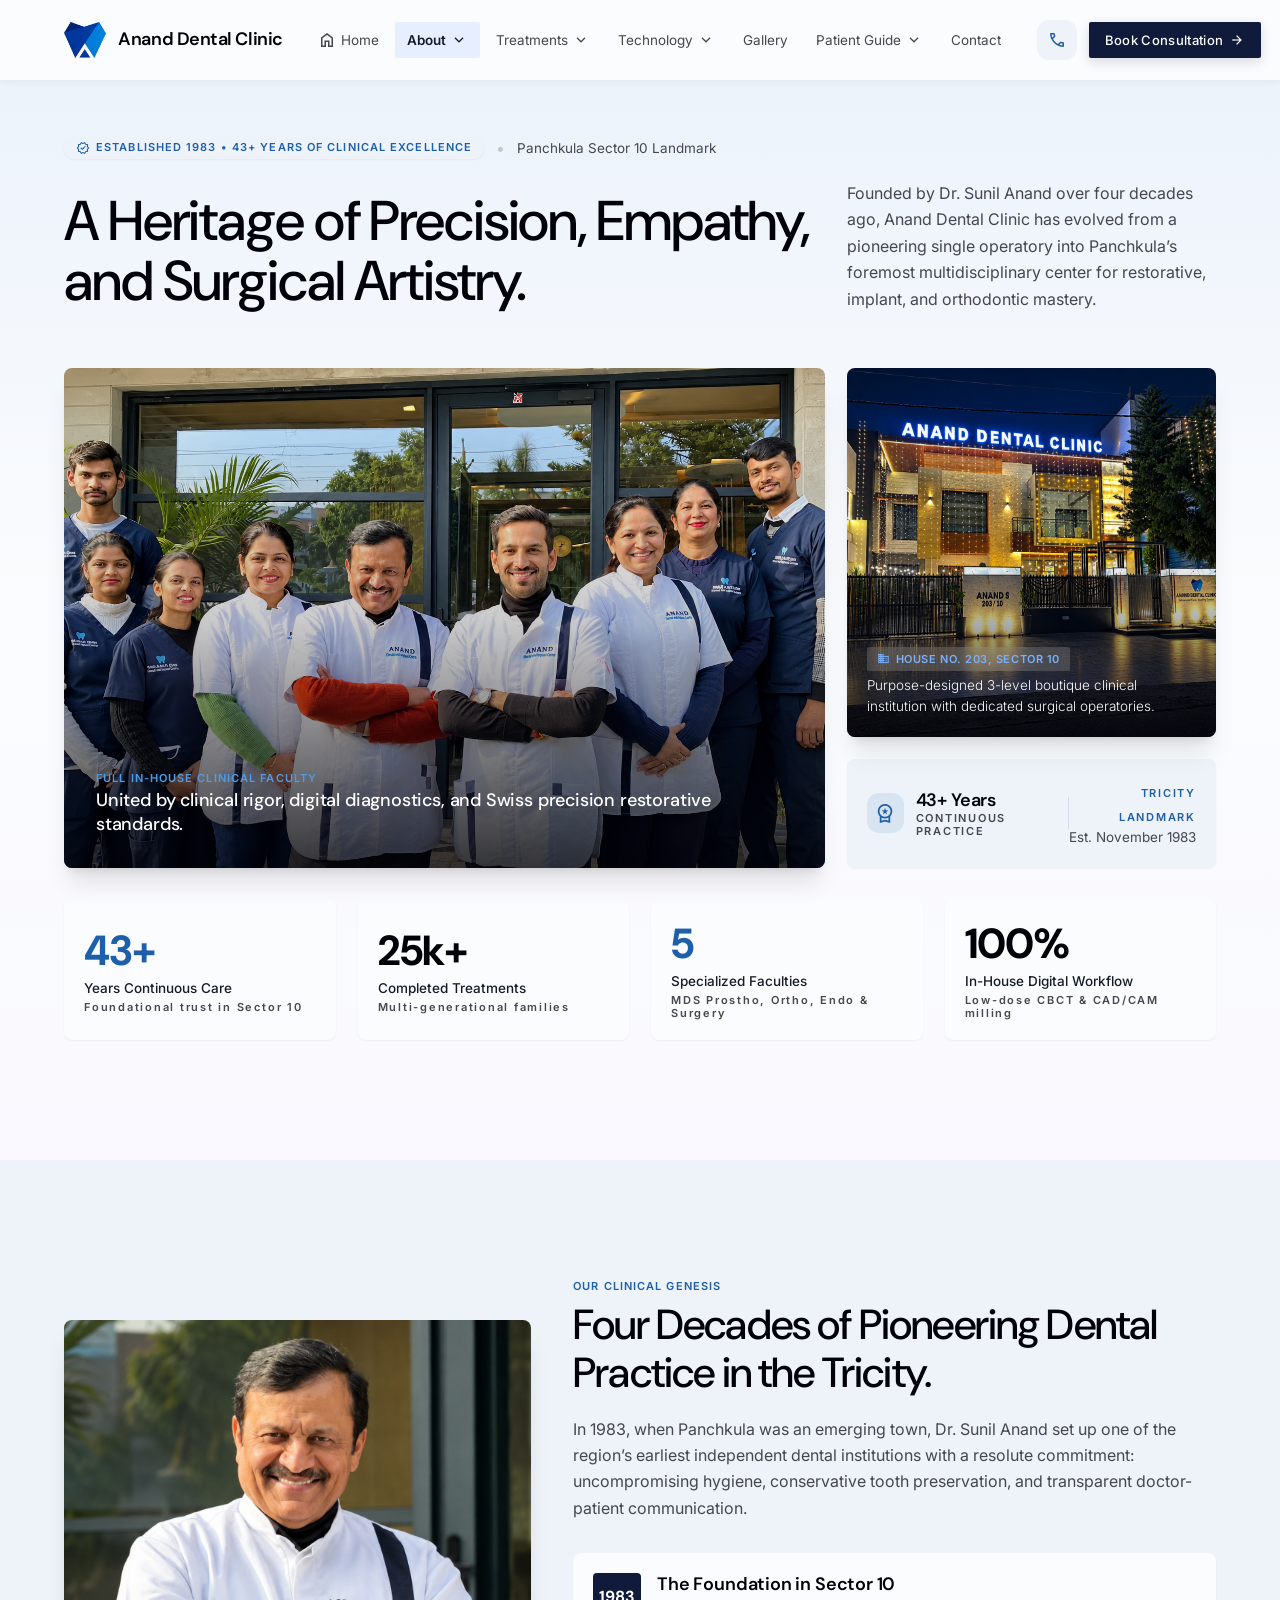
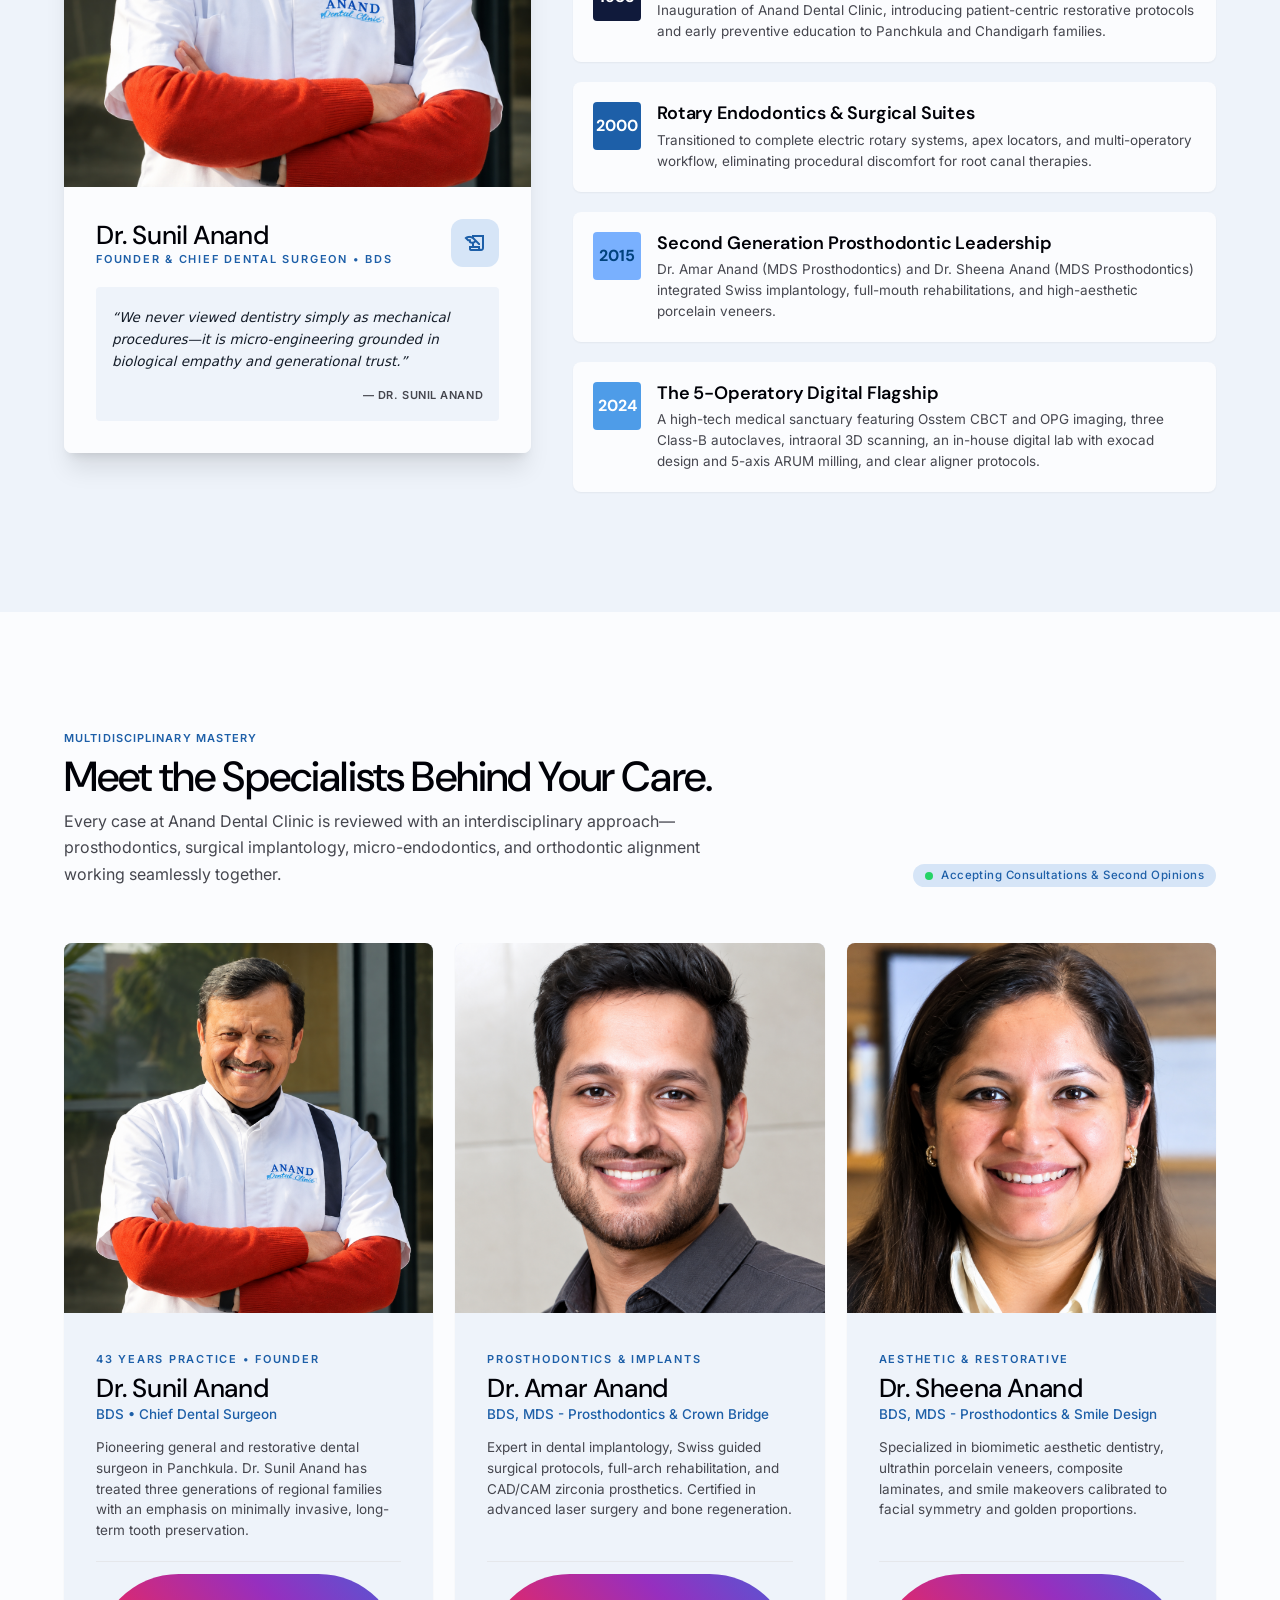
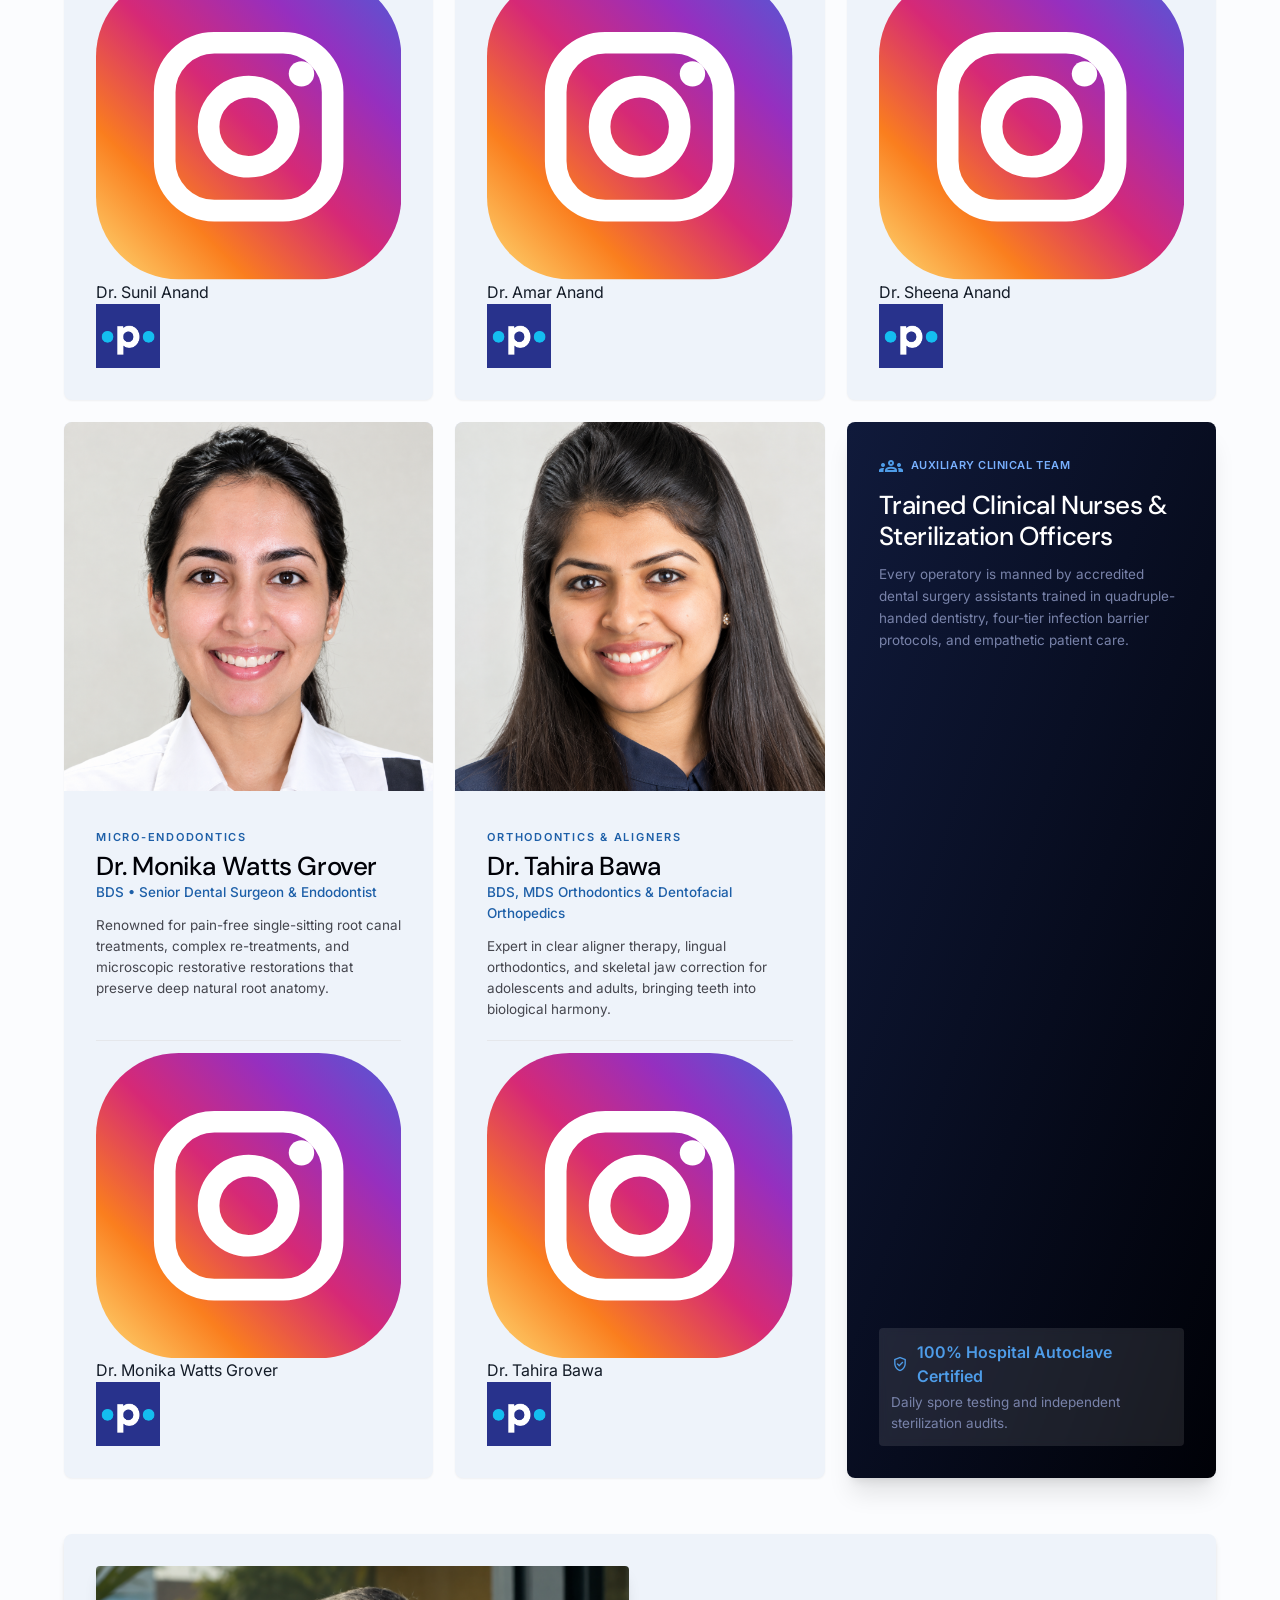
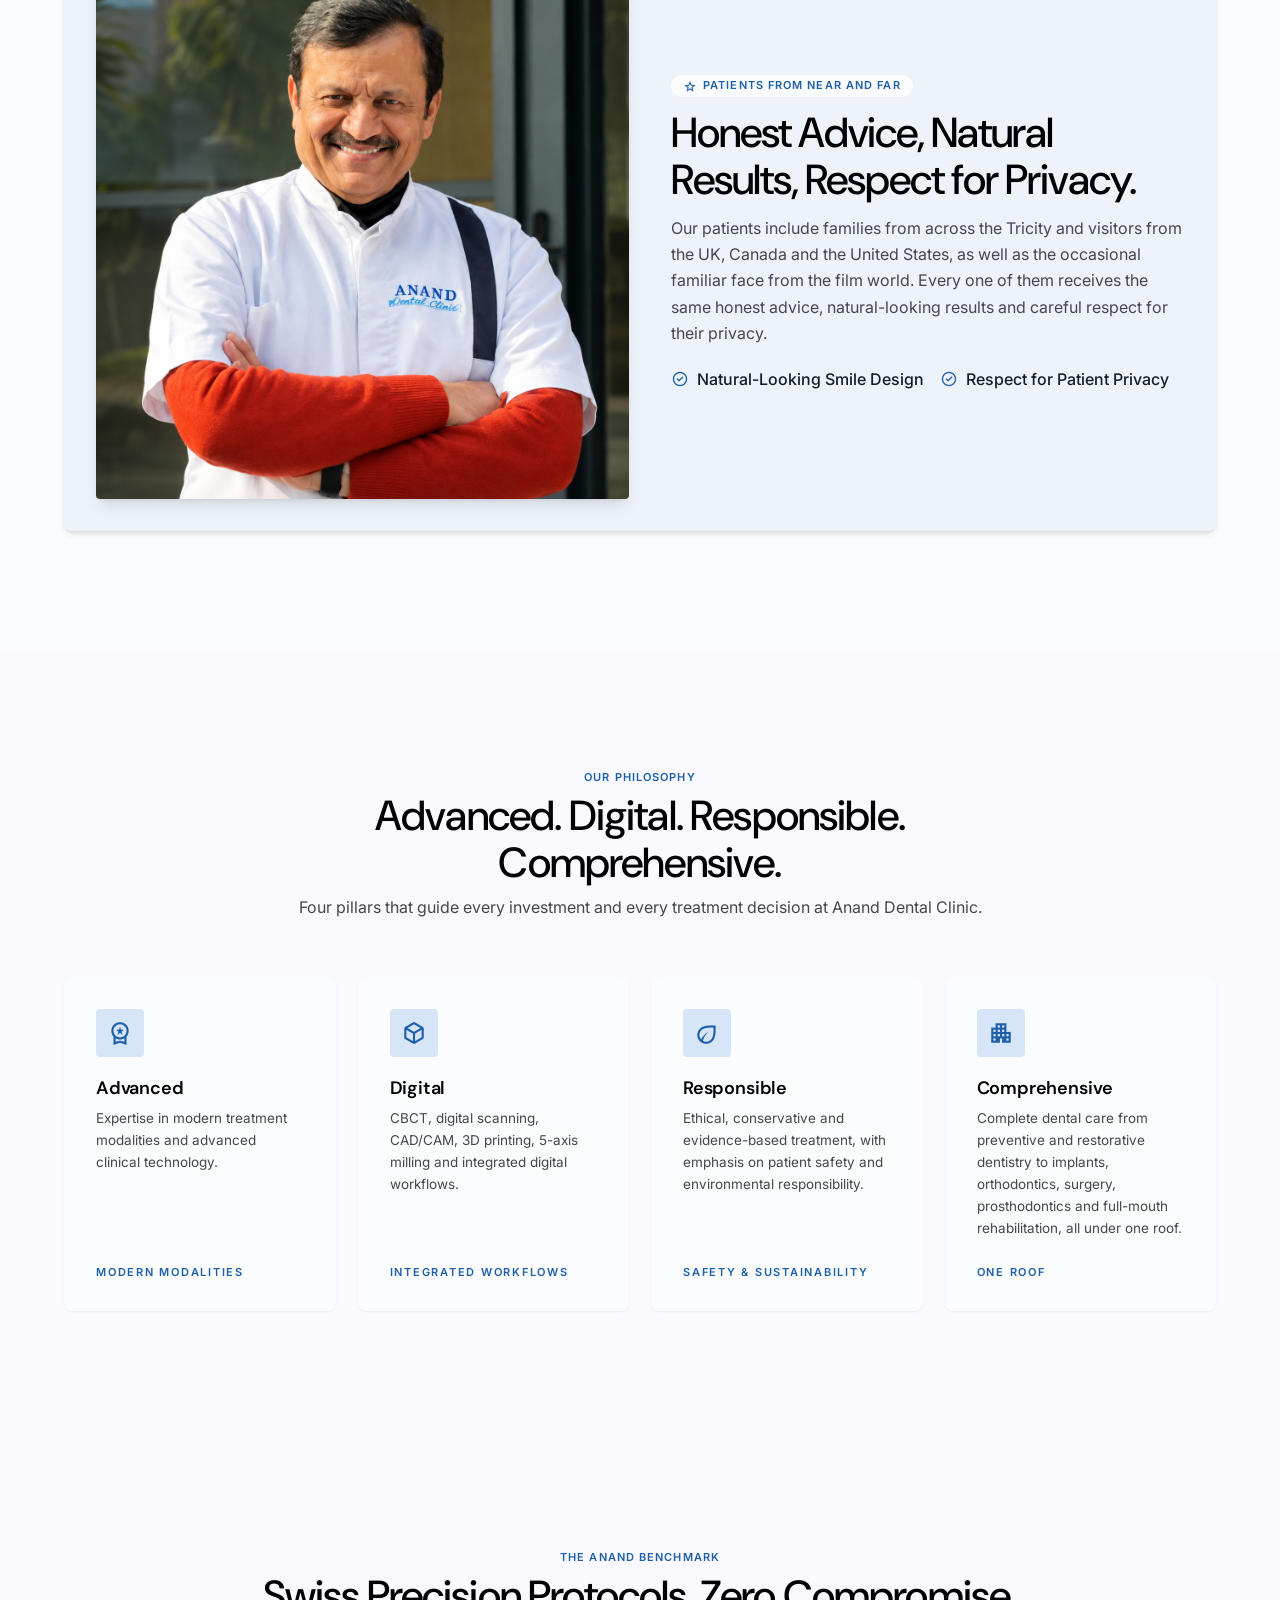
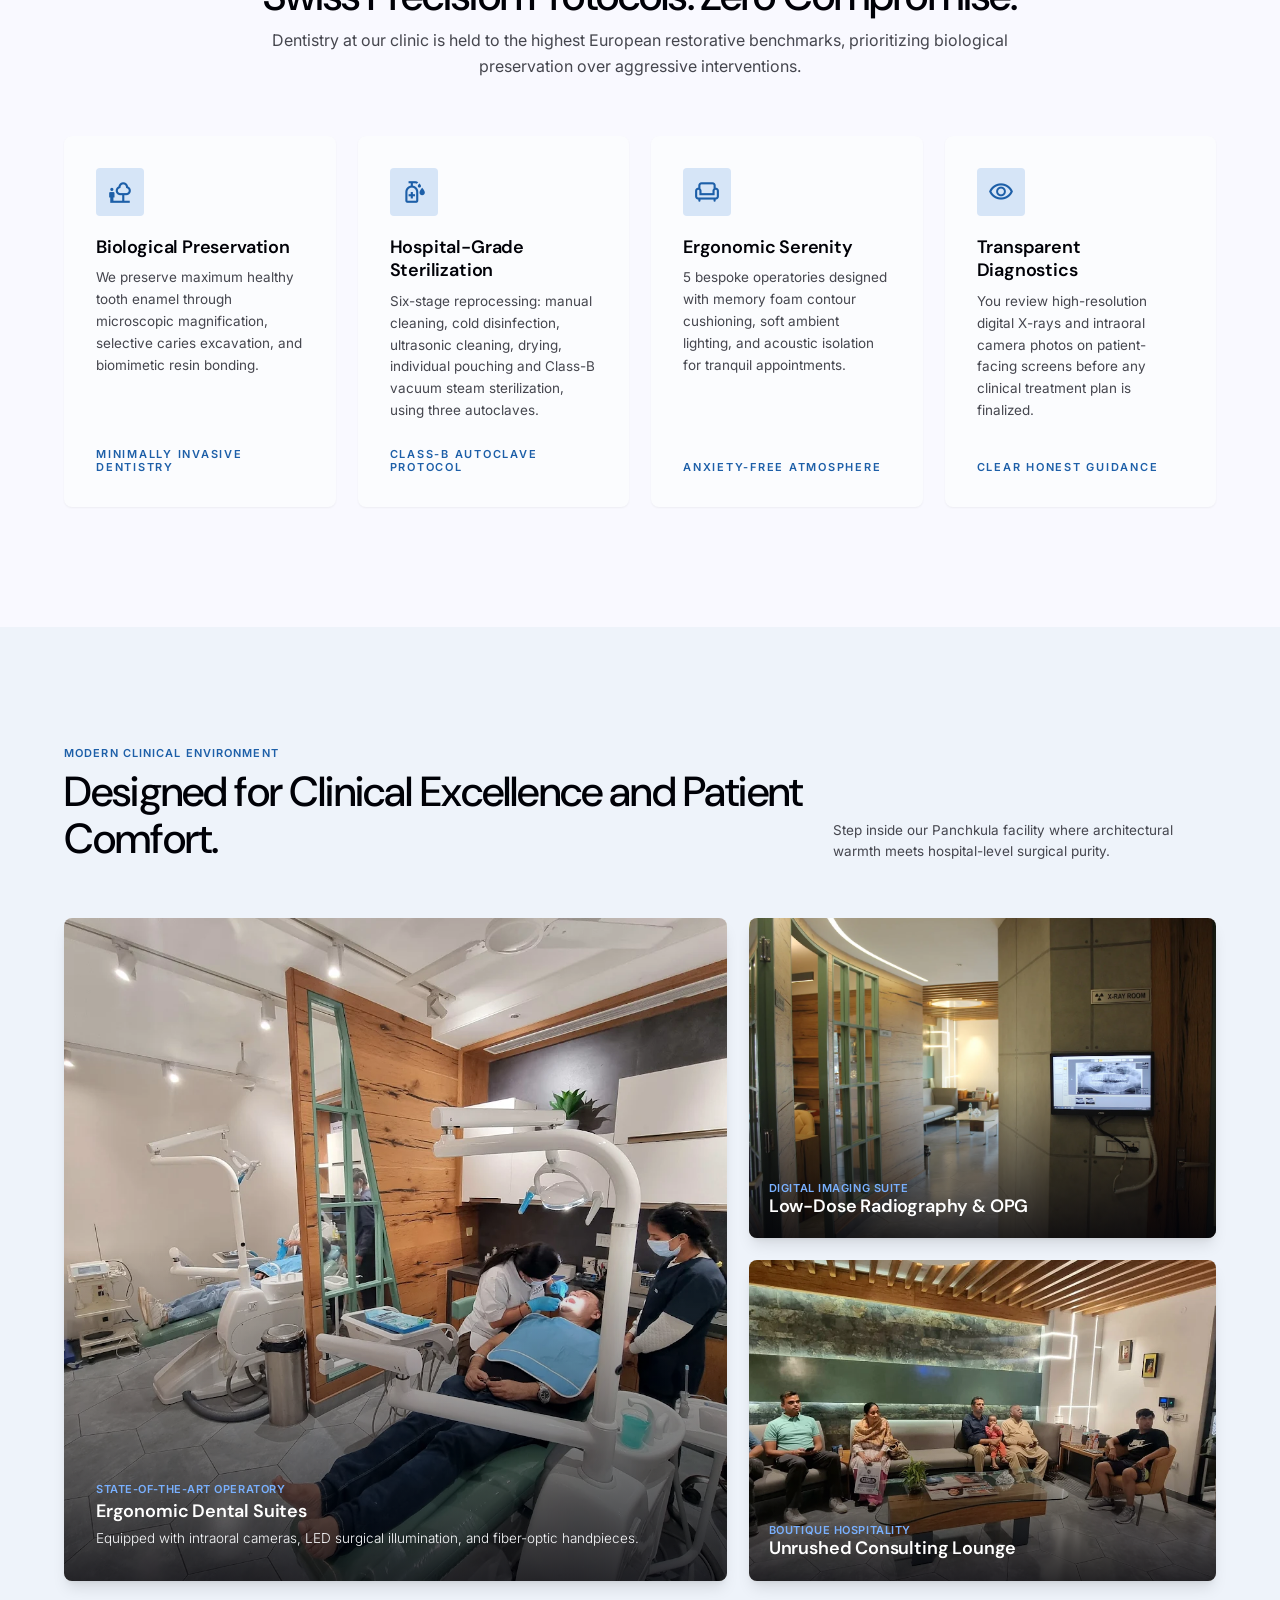
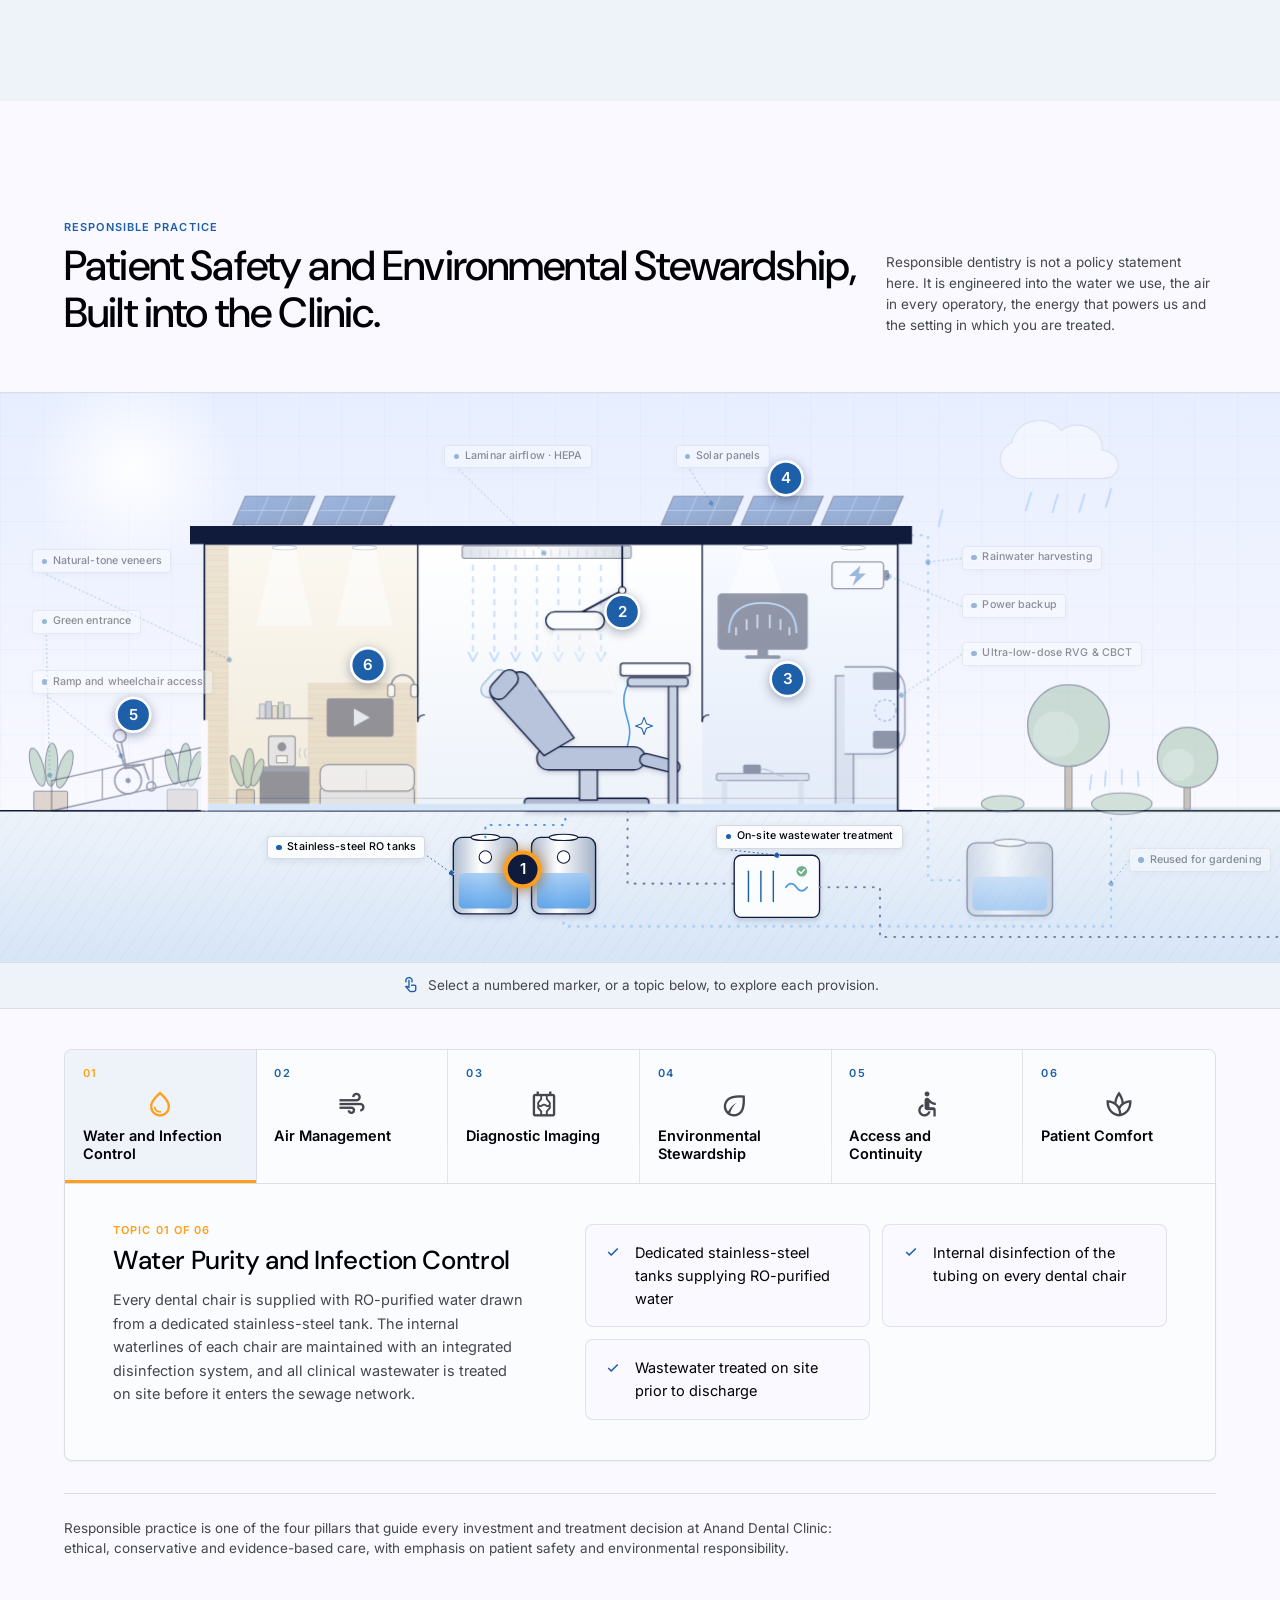
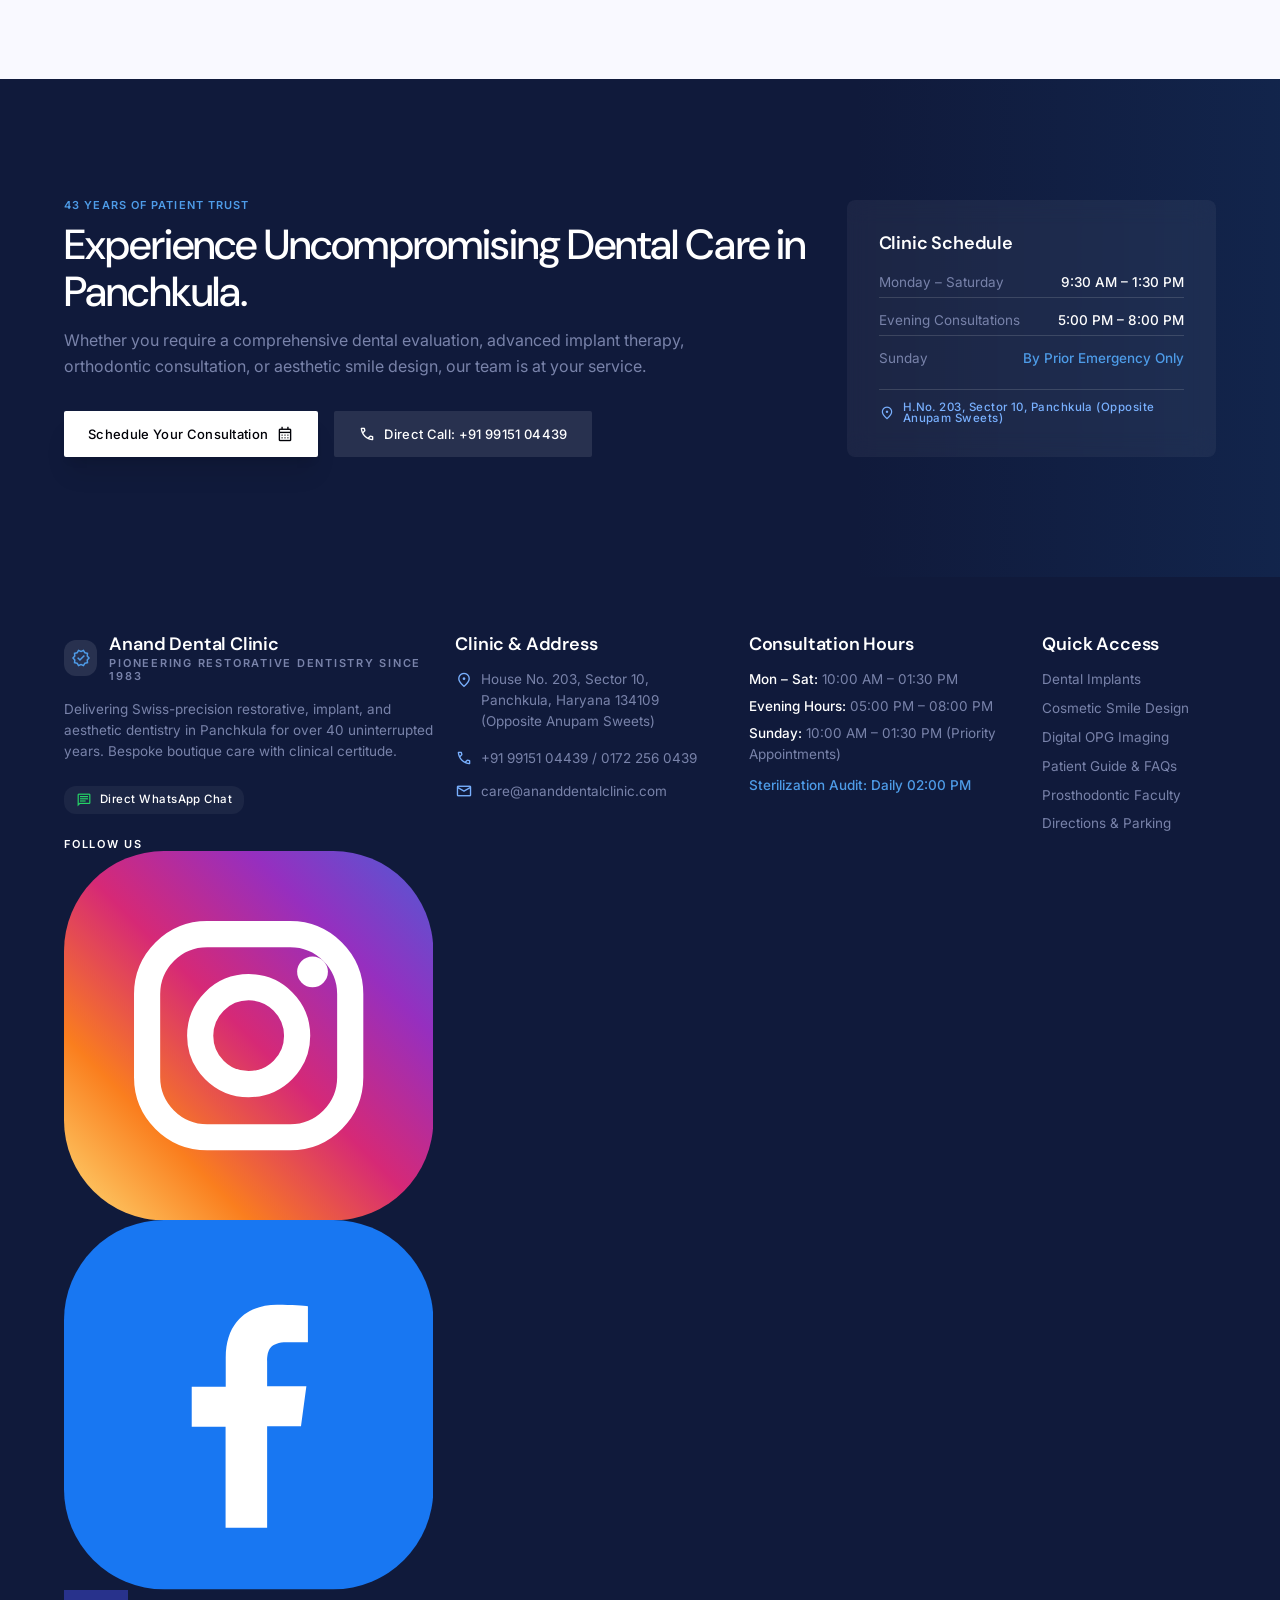
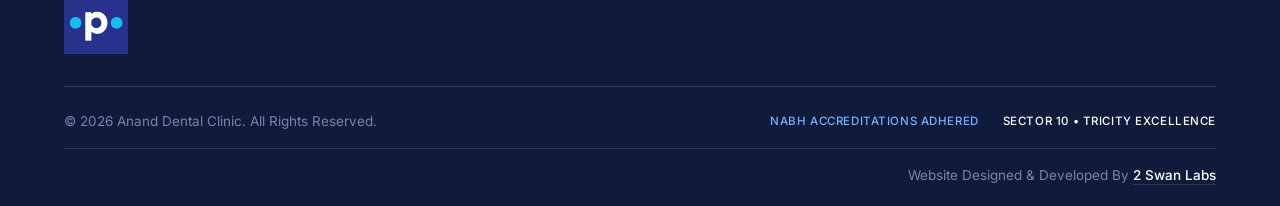
==== commit 90457964: "Update about.html" ====
--- a/about.html
+++ b/about.html
@@ -56,7 +56,7 @@
 @media(max-width:900px){.rs-scroll{overflow-x:auto;-webkit-overflow-scrolling:touch}.rs-in{min-width:900px}}
 @media(max-width:560px){.rs-tabs{grid-template-columns:repeat(2,minmax(0,1fr))}.rs-tab{flex-direction:row;flex-wrap:wrap;align-items:center;align-content:flex-start;gap:.3rem .5rem;padding:.7rem .8rem .8rem}.rs-tab .rs-tn{font-size:14px;line-height:1}.rs-tab .rs-ti{font-size:16px}.rs-tab .rs-tt{flex:0 0 100%;font-size:13.5px;line-height:1.25}.rs-tab:nth-child(3){border-right:1px solid rgba(16,26,59,.1)}.rs-tab:nth-child(2n){border-right:0}.rs-tab:nth-child(-n+4){border-bottom:1px solid rgba(16,26,59,.1)}}
 @media(prefers-reduced-motion:reduce){.rs-flow,.rs-fall,.rs-rain,.rs-mk .pulse,.rs-mk .pulse2{animation:none}.rs-panel.on{animation:none}}
-</style></head><body class="bg-surface font-body-md text-on-surface antialiased"><header class="fixed top-0 left-0 right-0 z-50 bg-surface-porcelain/90 backdrop-blur-xl shadow-[0_1px_8px_rgba(16,26,59,0.06)]"><div class="relative h-20 max-w-[1360px] mx-auto px-[clamp(1.25rem,5vw,4.5rem)] flex items-center justify-between gap-6"><a href="index.html" aria-label="Anand Dental Clinic home" class="flex items-center gap-3 shrink-0"><img alt="Anand Dental Clinic logo" class="h-9 w-auto object-contain" src="assets/logo-mark.png"/><span class="flex flex-col"><span class="font-headline-sm text-headline-sm text-primary tracking-tight whitespace-nowrap">Anand Dental Clinic</span><span class="hidden sm:block xl:hidden font-label-kicker text-label-kicker text-secondary uppercase whitespace-nowrap">Sector 10 Panchkula • Est. 1983</span></span></a><nav aria-label="Primary" class="hidden xl:flex items-center gap-1 whitespace-nowrap"><a href="index.html" aria-label="Home" title="Home" class="inline-flex items-center gap-1 pl-2.5 pr-3 py-2 rounded font-body-sm text-body-sm transition-colors text-on-surface-variant hover:text-on-surface hover:bg-surface-cream"><span class="material-symbols-outlined text-[20px]">home</span><span>Home</span></a><div class="nav-dd"><button type="button" aria-haspopup="true" aria-expanded="false" class="nav-trigger inline-flex items-center gap-1 px-3 py-2 rounded font-body-sm text-body-sm transition-colors bg-surface-container text-on-surface font-semibold">About<span class="nav-chev material-symbols-outlined text-[18px]">expand_more</span></button><div class="nav-panel absolute left-1/2 top-[58px] pt-[22px] z-50"><div style="width:1086px" class="max-w-[calc(100vw-2rem)] whitespace-normal p-2 rounded-lg bg-surface-porcelain border border-border-hairline shadow-[0_10px_26px_rgba(16,26,59,0.18),0_2px_6px_rgba(16,26,59,0.08)]"><div class="grid gap-1 items-stretch" style="grid-template-columns:repeat(5,minmax(0,1fr))"><a href="about.html" class="group block p-1.5 rounded-lg hover:bg-surface-cream transition-colors"><span class="block overflow-hidden rounded-lg aspect-[8/5] bg-surface-container"><img alt="" data-src="assets/nav-story.png" width="360" height="225" decoding="async" class="w-full h-full object-cover transition-transform duration-500 group-hover:scale-105"/></span><span class="block mt-2 px-1 font-body-md text-body-md text-on-surface font-medium">Our Story &amp; Heritage</span></a><a href="about.html#specialists" class="group block p-1.5 rounded-lg hover:bg-surface-cream transition-colors"><span class="block overflow-hidden rounded-lg aspect-[8/5] bg-surface-container"><img alt="" data-src="assets/nav-doctors.png" width="360" height="225" decoding="async" class="w-full h-full object-cover transition-transform duration-500 group-hover:scale-105"/></span><span class="block mt-2 px-1 font-body-md text-body-md text-on-surface font-medium">Doctors &amp; Specialists</span></a><a href="about.html#philosophy" class="group block p-1.5 rounded-lg hover:bg-surface-cream transition-colors"><span class="block overflow-hidden rounded-lg aspect-[8/5] bg-surface-container"><img alt="" data-src="assets/nav-philosophy.png" width="360" height="225" decoding="async" class="w-full h-full object-cover transition-transform duration-500 group-hover:scale-105"/></span><span class="block mt-2 px-1 font-body-md text-body-md text-on-surface font-medium">Our Philosophy</span></a><a href="about.html#clinical-excellence" class="group block p-1.5 rounded-lg hover:bg-surface-cream transition-colors"><span class="block overflow-hidden rounded-lg aspect-[8/5] bg-surface-container"><img alt="" data-src="assets/nav-excellence.png" width="360" height="225" decoding="async" class="w-full h-full object-cover transition-transform duration-500 group-hover:scale-105"/></span><span class="block mt-2 px-1 font-body-md text-body-md text-on-surface font-medium">Clinical Excellence</span></a><a href="about.html#responsible" class="group block p-1.5 rounded-lg hover:bg-surface-cream transition-colors"><span class="block overflow-hidden rounded-lg aspect-[8/5] bg-surface-container"><img alt="" data-src="assets/nav-responsible.png" width="360" height="225" decoding="async" class="w-full h-full object-cover transition-transform duration-500 group-hover:scale-105"/></span><span class="block mt-2 px-1 font-body-md text-body-md text-on-surface font-medium">Responsible Practice</span></a></div></div></div></div><div class="nav-dd"><button type="button" aria-haspopup="true" aria-expanded="false" class="nav-trigger inline-flex items-center gap-1 px-3 py-2 rounded font-body-sm text-body-sm transition-colors text-on-surface-variant hover:text-on-surface hover:bg-surface-cream">Treatments<span class="nav-chev material-symbols-outlined text-[18px]">expand_more</span></button><div class="nav-panel absolute left-1/2 top-[58px] pt-[22px] z-50"><div class="w-[1140px] max-w-[calc(100vw-2rem)] whitespace-normal p-2 rounded-lg bg-surface-porcelain border border-border-hairline shadow-[0_10px_26px_rgba(16,26,59,0.18),0_2px_6px_rgba(16,26,59,0.08)]"><div class="grid grid-cols-[repeat(6,minmax(0,1fr))_104px] gap-1 items-stretch"><a href="procedures.html#implants" class="group block p-1.5 rounded-lg hover:bg-surface-cream transition-colors"><span class="block overflow-hidden rounded-lg aspect-[8/5] bg-surface-container"><img alt="" data-src="assets/nav-implants.png" width="360" height="225" decoding="async" class="w-full h-full object-cover transition-transform duration-500 group-hover:scale-105"/></span><span class="block mt-2 px-1 font-body-md text-body-md text-on-surface font-medium">Dental Implants &amp; Full Arch</span></a><a href="procedures.html#cosmetic" class="group block p-1.5 rounded-lg hover:bg-surface-cream transition-colors"><span class="block overflow-hidden rounded-lg aspect-[8/5] bg-surface-container"><img alt="" data-src="assets/nav-cosmetic.png" width="360" height="225" decoding="async" class="w-full h-full object-cover transition-transform duration-500 group-hover:scale-105"/></span><span class="block mt-2 px-1 font-body-md text-body-md text-on-surface font-medium">Cosmetic Smile Design</span></a><a href="procedures.html#endodontics" class="group block p-1.5 rounded-lg hover:bg-surface-cream transition-colors"><span class="block overflow-hidden rounded-lg aspect-[8/5] bg-surface-container"><img alt="" data-src="assets/nav-endo.png" width="360" height="225" decoding="async" class="w-full h-full object-cover transition-transform duration-500 group-hover:scale-105"/></span><span class="block mt-2 px-1 font-body-md text-body-md text-on-surface font-medium">Endodontics &amp; Root Canal</span></a><a href="procedures.html#ortho" class="group block p-1.5 rounded-lg hover:bg-surface-cream transition-colors"><span class="block overflow-hidden rounded-lg aspect-[8/5] bg-surface-container"><img alt="" data-src="assets/nav-ortho.png" width="360" height="225" decoding="async" class="w-full h-full object-cover transition-transform duration-500 group-hover:scale-105"/></span><span class="block mt-2 px-1 font-body-md text-body-md text-on-surface font-medium">Invisalign &amp; Orthodontics</span></a><a href="procedures.html#restorative" class="group block p-1.5 rounded-lg hover:bg-surface-cream transition-colors"><span class="block overflow-hidden rounded-lg aspect-[8/5] bg-surface-container"><img alt="" data-src="assets/nav-restorative.png" width="360" height="225" decoding="async" class="w-full h-full object-cover transition-transform duration-500 group-hover:scale-105"/></span><span class="block mt-2 px-1 font-body-md text-body-md text-on-surface font-medium">Restorative &amp; Geriatric</span></a><a href="procedures.html#preventive" class="group block p-1.5 rounded-lg hover:bg-surface-cream transition-colors"><span class="block overflow-hidden rounded-lg aspect-[8/5] bg-surface-container"><img alt="" data-src="assets/nav-preventive.png" width="360" height="225" decoding="async" class="w-full h-full object-cover transition-transform duration-500 group-hover:scale-105"/></span><span class="block mt-2 px-1 font-body-md text-body-md text-on-surface font-medium">Preventive &amp; Laser Care</span></a><a href="procedures.html" class="flex flex-col items-center justify-center gap-2 p-3 rounded-lg bg-primary-container text-on-primary hover:bg-primary transition-colors text-center"><span class="material-symbols-outlined text-[22px]">arrow_forward</span><span class="font-label-btn text-label-btn">View All Treatments</span></a></div></div></div></div><div class="nav-dd relative"><button type="button" aria-haspopup="true" aria-expanded="false" class="nav-trigger inline-flex items-center gap-1 px-3 py-2 rounded font-body-sm text-body-sm transition-colors text-on-surface-variant hover:text-on-surface hover:bg-surface-cream">Technology<span class="nav-chev material-symbols-outlined text-[18px]">expand_more</span></button><div class="nav-panel absolute left-1/2 top-full pt-3 z-50"><div style="width:444px" class="max-w-[calc(100vw-2rem)] whitespace-normal p-2 rounded-lg bg-surface-porcelain border border-border-hairline shadow-[0_10px_26px_rgba(16,26,59,0.18),0_2px_6px_rgba(16,26,59,0.08)]"><div class="grid gap-1 items-stretch" style="grid-template-columns:repeat(2,minmax(0,1fr))"><a href="technology.html" class="group block p-1.5 rounded-lg hover:bg-surface-cream transition-colors"><span class="block overflow-hidden rounded-lg aspect-[8/5] bg-surface-container"><img alt="" data-src="assets/nav-clinic.png" width="360" height="225" decoding="async" class="w-full h-full object-cover transition-transform duration-500 group-hover:scale-105"/></span><span class="block mt-2 px-1 font-body-md text-body-md text-on-surface font-medium">Clinic &amp; Technology</span></a><a href="hygiene-safety.html" class="group block p-1.5 rounded-lg hover:bg-surface-cream transition-colors"><span class="block overflow-hidden rounded-lg aspect-[8/5] bg-surface-container"><img alt="" data-src="assets/nav-hygiene.png" width="360" height="225" decoding="async" class="w-full h-full object-cover transition-transform duration-500 group-hover:scale-105"/></span><span class="block mt-2 px-1 font-body-md text-body-md text-on-surface font-medium">Hygiene &amp; Safety</span></a></div></div></div></div><a href="gallery.html" class="inline-flex items-center gap-1 px-3 py-2 rounded font-body-sm text-body-sm transition-colors text-on-surface-variant hover:text-on-surface hover:bg-surface-cream">Gallery</a><div class="nav-dd relative"><button type="button" aria-haspopup="true" aria-expanded="false" class="nav-trigger inline-flex items-center gap-1 px-3 py-2 rounded font-body-sm text-body-sm transition-colors text-on-surface-variant hover:text-on-surface hover:bg-surface-cream">Patient Guide<span class="nav-chev material-symbols-outlined text-[18px]">expand_more</span></button><div class="nav-panel absolute left-1/2 top-full pt-3 z-50"><div style="width:444px" class="max-w-[calc(100vw-2rem)] whitespace-normal p-2 rounded-lg bg-surface-porcelain border border-border-hairline shadow-[0_10px_26px_rgba(16,26,59,0.18),0_2px_6px_rgba(16,26,59,0.08)]"><div class="grid gap-1 items-stretch" style="grid-template-columns:repeat(2,minmax(0,1fr))"><a href="patient-guide.html" class="group block p-1.5 rounded-lg hover:bg-surface-cream transition-colors"><span class="block overflow-hidden rounded-lg aspect-[8/5] bg-surface-container"><img alt="" data-src="assets/nav-guide.png" width="360" height="225" decoding="async" class="w-full h-full object-cover transition-transform duration-500 group-hover:scale-105"/></span><span class="block mt-2 px-1 font-body-md text-body-md text-on-surface font-medium">Patient Guide &amp; FAQs</span></a><a href="reviews.html" class="group block p-1.5 rounded-lg hover:bg-surface-cream transition-colors"><span class="block overflow-hidden rounded-lg aspect-[8/5] bg-surface-container"><img alt="" data-src="assets/nav-reviews.png" width="360" height="225" decoding="async" class="w-full h-full object-cover transition-transform duration-500 group-hover:scale-105"/></span><span class="block mt-2 px-1 font-body-md text-body-md text-on-surface font-medium">Patient Reviews</span></a></div></div></div></div><a href="contact.html" class="inline-flex items-center gap-1 px-3 py-2 rounded font-body-sm text-body-sm transition-colors text-on-surface-variant hover:text-on-surface hover:bg-surface-cream">Contact</a></nav><div class="flex items-center gap-3 shrink-0"><a class="flex items-center justify-center w-10 h-10 rounded-full bg-surface-cream text-secondary hover:bg-surface-container transition-colors" href="tel:+919915104439" aria-label="Call +91 99151 04439" title="Call +91 99151 04439"><span class="material-symbols-outlined text-[20px]">call</span></a><a class="hidden md:inline-flex whitespace-nowrap items-center justify-center px-4 py-2.5 rounded bg-primary-container text-on-primary font-label-btn text-label-btn tracking-wide shadow-[0_4px_12px_rgba(16,26,59,0.15)] hover:bg-primary transition-all duration-200 hover:-translate-y-0.5" href="contact.html#booking"><span>Book Consultation</span><span class="material-symbols-outlined text-[16px] ml-1.5">arrow_forward</span></a><button id="menu-btn" type="button" aria-label="Open menu" aria-expanded="false" class="xl:hidden w-10 h-10 rounded-full bg-primary-container flex items-center justify-center"><span class="material-symbols-outlined text-on-primary text-[22px]">menu</span></button></div></div><div id="mobile-menu" class="hidden xl:hidden border-t border-border-hairline bg-surface-porcelain max-h-[calc(100vh-5rem)] overflow-y-auto"><div class="max-w-[1360px] mx-auto px-margin py-2 flex flex-col"><a href="index.html" class="flex items-center gap-2 py-3 border-b border-border-hairline font-body-md text-body-md text-on-surface"><span class="material-symbols-outlined text-[20px]">home</span>Home</a><details class="group border-b border-border-hairline"><summary class="flex items-center justify-between py-3 cursor-pointer list-none [&::-webkit-details-marker]:hidden font-body-md text-body-md text-on-surface">About<span class="material-symbols-outlined text-[20px] transition-transform group-open:rotate-180">expand_more</span></summary><div class="pb-2 pl-1 flex flex-col"><a href="about.html" class="flex items-center gap-3 py-2"><img alt="" data-src="assets/nav-story.png" width="360" height="225" decoding="async" class="w-14 h-9 rounded object-cover shrink-0"/><span class="font-body-sm text-body-sm text-on-surface">Our Story &amp; Heritage</span></a><a href="about.html#specialists" class="flex items-center gap-3 py-2"><img alt="" data-src="assets/nav-doctors.png" width="360" height="225" decoding="async" class="w-14 h-9 rounded object-cover shrink-0"/><span class="font-body-sm text-body-sm text-on-surface">Doctors &amp; Specialists</span></a><a href="about.html#philosophy" class="flex items-center gap-3 py-2"><img alt="" data-src="assets/nav-philosophy.png" width="360" height="225" decoding="async" class="w-14 h-9 rounded object-cover shrink-0"/><span class="font-body-sm text-body-sm text-on-surface">Our Philosophy</span></a><a href="about.html#clinical-excellence" class="flex items-center gap-3 py-2"><img alt="" data-src="assets/nav-excellence.png" width="360" height="225" decoding="async" class="w-14 h-9 rounded object-cover shrink-0"/><span class="font-body-sm text-body-sm text-on-surface">Clinical Excellence</span></a><a href="about.html#responsible" class="flex items-center gap-3 py-2"><img alt="" data-src="assets/nav-responsible.png" width="360" height="225" decoding="async" class="w-14 h-9 rounded object-cover shrink-0"/><span class="font-body-sm text-body-sm text-on-surface">Responsible Practice</span></a></div></details><details class="group border-b border-border-hairline"><summary class="flex items-center justify-between py-3 cursor-pointer list-none [&::-webkit-details-marker]:hidden font-body-md text-body-md text-on-surface">Treatments<span class="material-symbols-outlined text-[20px] transition-transform group-open:rotate-180">expand_more</span></summary><div class="pb-2 pl-1 flex flex-col"><a href="procedures.html#implants" class="flex items-center gap-3 py-2"><img alt="" data-src="assets/nav-implants.png" width="360" height="225" decoding="async" class="w-14 h-9 rounded object-cover shrink-0"/><span class="font-body-sm text-body-sm text-on-surface">Dental Implants &amp; Full Arch</span></a><a href="procedures.html#cosmetic" class="flex items-center gap-3 py-2"><img alt="" data-src="assets/nav-cosmetic.png" width="360" height="225" decoding="async" class="w-14 h-9 rounded object-cover shrink-0"/><span class="font-body-sm text-body-sm text-on-surface">Cosmetic Smile Design</span></a><a href="procedures.html#endodontics" class="flex items-center gap-3 py-2"><img alt="" data-src="assets/nav-endo.png" width="360" height="225" decoding="async" class="w-14 h-9 rounded object-cover shrink-0"/><span class="font-body-sm text-body-sm text-on-surface">Endodontics &amp; Root Canal</span></a><a href="procedures.html#ortho" class="flex items-center gap-3 py-2"><img alt="" data-src="assets/nav-ortho.png" width="360" height="225" decoding="async" class="w-14 h-9 rounded object-cover shrink-0"/><span class="font-body-sm text-body-sm text-on-surface">Invisalign &amp; Orthodontics</span></a><a href="procedures.html#restorative" class="flex items-center gap-3 py-2"><img alt="" data-src="assets/nav-restorative.png" width="360" height="225" decoding="async" class="w-14 h-9 rounded object-cover shrink-0"/><span class="font-body-sm text-body-sm text-on-surface">Restorative &amp; Geriatric</span></a><a href="procedures.html#preventive" class="flex items-center gap-3 py-2"><img alt="" data-src="assets/nav-preventive.png" width="360" height="225" decoding="async" class="w-14 h-9 rounded object-cover shrink-0"/><span class="font-body-sm text-body-sm text-on-surface">Preventive &amp; Laser Care</span></a><a href="procedures.html" class="py-2 font-label-btn text-label-btn text-secondary">View All Treatments</a></div></details><details class="group border-b border-border-hairline"><summary class="flex items-center justify-between py-3 cursor-pointer list-none [&::-webkit-details-marker]:hidden font-body-md text-body-md text-on-surface">Technology<span class="material-symbols-outlined text-[20px] transition-transform group-open:rotate-180">expand_more</span></summary><div class="pb-2 pl-1 flex flex-col"><a href="technology.html" class="flex items-center gap-3 py-2"><img alt="" data-src="assets/nav-clinic.png" width="360" height="225" decoding="async" class="w-14 h-9 rounded object-cover shrink-0"/><span class="font-body-sm text-body-sm text-on-surface">Clinic &amp; Technology</span></a><a href="hygiene-safety.html" class="flex items-center gap-3 py-2"><img alt="" data-src="assets/nav-hygiene.png" width="360" height="225" decoding="async" class="w-14 h-9 rounded object-cover shrink-0"/><span class="font-body-sm text-body-sm text-on-surface">Hygiene &amp; Safety</span></a></div></details><a href="gallery.html" class="py-3 border-b border-border-hairline font-body-md text-body-md text-on-surface">Gallery</a><details class="group border-b border-border-hairline"><summary class="flex items-center justify-between py-3 cursor-pointer list-none [&::-webkit-details-marker]:hidden font-body-md text-body-md text-on-surface">Patient Guide<span class="material-symbols-outlined text-[20px] transition-transform group-open:rotate-180">expand_more</span></summary><div class="pb-2 pl-1 flex flex-col"><a href="patient-guide.html" class="flex items-center gap-3 py-2"><img alt="" data-src="assets/nav-guide.png" width="360" height="225" decoding="async" class="w-14 h-9 rounded object-cover shrink-0"/><span class="font-body-sm text-body-sm text-on-surface">Patient Guide &amp; FAQs</span></a><a href="reviews.html" class="flex items-center gap-3 py-2"><img alt="" data-src="assets/nav-reviews.png" width="360" height="225" decoding="async" class="w-14 h-9 rounded object-cover shrink-0"/><span class="font-body-sm text-body-sm text-on-surface">Patient Reviews</span></a></div></details><a href="contact.html" class="py-3 border-b border-border-hairline font-body-md text-body-md text-on-surface">Contact</a><a href="contact.html#booking" class="mt-4 inline-flex items-center justify-center px-4 py-3 rounded bg-primary-container text-on-primary font-label-btn text-label-btn">Book Consultation</a><a href="tel:+919915104439" class="py-3 text-center font-label-btn text-label-btn text-secondary">Call +91 99151 04439</a></div></div></header><main class="w-full pt-20 bg-surface"><div class="flex flex-col w-full">
+</style></head><body class="bg-surface font-body-md text-on-surface antialiased"><header class="fixed top-0 left-0 right-0 z-50 bg-surface-porcelain/90 backdrop-blur-xl shadow-[0_1px_8px_rgba(16,26,59,0.06)]"><div class="relative h-20 max-w-[1360px] mx-auto px-[clamp(1.25rem,5vw,4.5rem)] flex items-center justify-between gap-6"><a href="index.html" aria-label="Anand Dental Clinic home" class="flex items-center gap-3 shrink-0"><img alt="Anand Dental Clinic logo" class="h-9 w-auto object-contain" src="assets/logo-mark.png"/><span class="flex flex-col"><span class="font-headline-sm text-headline-sm text-primary tracking-tight whitespace-nowrap">Anand Dental Clinic</span><span class="hidden sm:block xl:hidden font-label-kicker text-label-kicker text-secondary uppercase whitespace-nowrap">Sector 10 Panchkula • Est. 1983</span></span></a><nav aria-label="Primary" class="hidden xl:flex items-center gap-1 whitespace-nowrap"><a href="index.html" aria-label="Home" title="Home" class="inline-flex items-center gap-1 pl-2.5 pr-3 py-2 rounded font-body-sm text-body-sm transition-colors text-on-surface-variant hover:text-on-surface hover:bg-surface-cream"><span class="material-symbols-outlined text-[20px]">home</span><span>Home</span></a><div class="nav-dd"><button type="button" aria-haspopup="true" aria-expanded="false" class="nav-trigger inline-flex items-center gap-1 px-3 py-2 rounded font-body-sm text-body-sm transition-colors bg-surface-container text-on-surface font-semibold">About<span class="nav-chev material-symbols-outlined text-[18px]">expand_more</span></button><div class="nav-panel absolute left-1/2 top-[58px] pt-[22px] z-50"><div style="width:1086px" class="max-w-[calc(100vw-2rem)] whitespace-normal p-2 rounded-lg bg-surface-porcelain border border-border-hairline shadow-[0_10px_26px_rgba(16,26,59,0.18),0_2px_6px_rgba(16,26,59,0.08)]"><div class="grid gap-1 items-stretch" style="grid-template-columns:repeat(5,minmax(0,1fr))"><a href="about.html" class="group block p-1.5 rounded-lg hover:bg-surface-cream transition-colors"><span class="block overflow-hidden rounded-lg aspect-[8/5] bg-surface-container"><img alt="" data-src="assets/nav-story.png" width="360" height="225" decoding="async" class="w-full h-full object-cover transition-transform duration-500 group-hover:scale-105"/></span><span class="block mt-2 px-1 font-body-md text-body-md text-on-surface font-medium">Our Story &amp; Heritage</span></a><a href="about.html#specialists" class="group block p-1.5 rounded-lg hover:bg-surface-cream transition-colors"><span class="block overflow-hidden rounded-lg aspect-[8/5] bg-surface-container"><img alt="" data-src="assets/nav-doctors.png" width="360" height="225" decoding="async" class="w-full h-full object-cover transition-transform duration-500 group-hover:scale-105"/></span><span class="block mt-2 px-1 font-body-md text-body-md text-on-surface font-medium">Doctors &amp; Specialists</span></a><a href="about.html#philosophy" class="group block p-1.5 rounded-lg hover:bg-surface-cream transition-colors"><span class="block overflow-hidden rounded-lg aspect-[8/5] bg-surface-container"><img alt="" data-src="assets/nav-philosophy.png" width="360" height="225" decoding="async" class="w-full h-full object-cover transition-transform duration-500 group-hover:scale-105"/></span><span class="block mt-2 px-1 font-body-md text-body-md text-on-surface font-medium">Our Philosophy</span></a><a href="about.html#clinical-excellence" class="group block p-1.5 rounded-lg hover:bg-surface-cream transition-colors"><span class="block overflow-hidden rounded-lg aspect-[8/5] bg-surface-container"><img alt="" data-src="assets/nav-excellence.png" width="360" height="225" decoding="async" class="w-full h-full object-cover transition-transform duration-500 group-hover:scale-105"/></span><span class="block mt-2 px-1 font-body-md text-body-md text-on-surface font-medium">Clinical Excellence</span></a><a href="about.html#responsible" class="group block p-1.5 rounded-lg hover:bg-surface-cream transition-colors"><span class="block overflow-hidden rounded-lg aspect-[8/5] bg-surface-container"><img alt="" data-src="assets/nav-responsible.png" width="360" height="225" decoding="async" class="w-full h-full object-cover transition-transform duration-500 group-hover:scale-105"/></span><span class="block mt-2 px-1 font-body-md text-body-md text-on-surface font-medium">Responsible Practice</span></a></div></div></div></div><div class="nav-dd"><button type="button" aria-haspopup="true" aria-expanded="false" class="nav-trigger inline-flex items-center gap-1 px-3 py-2 rounded font-body-sm text-body-sm transition-colors text-on-surface-variant hover:text-on-surface hover:bg-surface-cream">Treatments<span class="nav-chev material-symbols-outlined text-[18px]">expand_more</span></button><div class="nav-panel absolute left-1/2 top-[58px] pt-[22px] z-50"><div class="w-[1140px] max-w-[calc(100vw-2rem)] whitespace-normal p-2 rounded-lg bg-surface-porcelain border border-border-hairline shadow-[0_10px_26px_rgba(16,26,59,0.18),0_2px_6px_rgba(16,26,59,0.08)]"><div class="grid grid-cols-[repeat(6,minmax(0,1fr))_104px] gap-1 items-stretch"><a href="procedures.html#implants" class="group block p-1.5 rounded-lg hover:bg-surface-cream transition-colors"><span class="block overflow-hidden rounded-lg aspect-[8/5] bg-surface-container"><img alt="" data-src="assets/nav-implants.png" width="360" height="225" decoding="async" class="w-full h-full object-cover transition-transform duration-500 group-hover:scale-105"/></span><span class="block mt-2 px-1 font-body-md text-body-md text-on-surface font-medium">Dental Implants &amp; Full Arch</span></a><a href="procedures.html#cosmetic" class="group block p-1.5 rounded-lg hover:bg-surface-cream transition-colors"><span class="block overflow-hidden rounded-lg aspect-[8/5] bg-surface-container"><img alt="" data-src="assets/nav-cosmetic.png" width="360" height="225" decoding="async" class="w-full h-full object-cover transition-transform duration-500 group-hover:scale-105"/></span><span class="block mt-2 px-1 font-body-md text-body-md text-on-surface font-medium">Cosmetic Smile Design</span></a><a href="procedures.html#endodontics" class="group block p-1.5 rounded-lg hover:bg-surface-cream transition-colors"><span class="block overflow-hidden rounded-lg aspect-[8/5] bg-surface-container"><img alt="" data-src="assets/nav-endo.png" width="360" height="225" decoding="async" class="w-full h-full object-cover transition-transform duration-500 group-hover:scale-105"/></span><span class="block mt-2 px-1 font-body-md text-body-md text-on-surface font-medium">Endodontics &amp; Root Canal</span></a><a href="procedures.html#ortho" class="group block p-1.5 rounded-lg hover:bg-surface-cream transition-colors"><span class="block overflow-hidden rounded-lg aspect-[8/5] bg-surface-container"><img alt="" data-src="assets/nav-ortho.png" width="360" height="225" decoding="async" class="w-full h-full object-cover transition-transform duration-500 group-hover:scale-105"/></span><span class="block mt-2 px-1 font-body-md text-body-md text-on-surface font-medium">Invisalign &amp; Orthodontics</span></a><a href="procedures.html#restorative" class="group block p-1.5 rounded-lg hover:bg-surface-cream transition-colors"><span class="block overflow-hidden rounded-lg aspect-[8/5] bg-surface-container"><img alt="" data-src="assets/nav-restorative.png" width="360" height="225" decoding="async" class="w-full h-full object-cover transition-transform duration-500 group-hover:scale-105"/></span><span class="block mt-2 px-1 font-body-md text-body-md text-on-surface font-medium">Restorative &amp; Geriatric</span></a><a href="procedures.html#preventive" class="group block p-1.5 rounded-lg hover:bg-surface-cream transition-colors"><span class="block overflow-hidden rounded-lg aspect-[8/5] bg-surface-container"><img alt="" data-src="assets/nav-preventive.png" width="360" height="225" decoding="async" class="w-full h-full object-cover transition-transform duration-500 group-hover:scale-105"/></span><span class="block mt-2 px-1 font-body-md text-body-md text-on-surface font-medium">Preventive &amp; Laser Care</span></a><a href="procedures.html" class="flex flex-col items-center justify-center gap-2 p-3 rounded-lg bg-primary-container text-on-primary hover:bg-primary transition-colors text-center"><span class="material-symbols-outlined text-[22px]">arrow_forward</span><span class="font-label-btn text-label-btn">View All Treatments</span></a></div></div></div></div><div class="nav-dd relative"><button type="button" aria-haspopup="true" aria-expanded="false" class="nav-trigger inline-flex items-center gap-1 px-3 py-2 rounded font-body-sm text-body-sm transition-colors text-on-surface-variant hover:text-on-surface hover:bg-surface-cream">Technology<span class="nav-chev material-symbols-outlined text-[18px]">expand_more</span></button><div class="nav-panel absolute left-1/2 top-full pt-3 z-50"><div style="width:444px" class="max-w-[calc(100vw-2rem)] whitespace-normal p-2 rounded-lg bg-surface-porcelain border border-border-hairline shadow-[0_10px_26px_rgba(16,26,59,0.18),0_2px_6px_rgba(16,26,59,0.08)]"><div class="grid gap-1 items-stretch" style="grid-template-columns:repeat(2,minmax(0,1fr))"><a href="technology.html" class="group block p-1.5 rounded-lg hover:bg-surface-cream transition-colors"><span class="block overflow-hidden rounded-lg aspect-[8/5] bg-surface-container"><img alt="" data-src="assets/nav-clinic.png" width="360" height="225" decoding="async" class="w-full h-full object-cover transition-transform duration-500 group-hover:scale-105"/></span><span class="block mt-2 px-1 font-body-md text-body-md text-on-surface font-medium">Clinic &amp; Technology</span></a><a href="hygiene-safety.html" class="group block p-1.5 rounded-lg hover:bg-surface-cream transition-colors"><span class="block overflow-hidden rounded-lg aspect-[8/5] bg-surface-container"><img alt="" data-src="assets/nav-hygiene.png" width="360" height="225" decoding="async" class="w-full h-full object-cover transition-transform duration-500 group-hover:scale-105"/></span><span class="block mt-2 px-1 font-body-md text-body-md text-on-surface font-medium">Hygiene &amp; Safety</span></a></div></div></div></div><a href="gallery.html" class="inline-flex items-center gap-1 px-3 py-2 rounded font-body-sm text-body-sm transition-colors text-on-surface-variant hover:text-on-surface hover:bg-surface-cream">Gallery</a><div class="nav-dd relative"><button type="button" aria-haspopup="true" aria-expanded="false" class="nav-trigger inline-flex items-center gap-1 px-3 py-2 rounded font-body-sm text-body-sm transition-colors text-on-surface-variant hover:text-on-surface hover:bg-surface-cream">Patient Guide<span class="nav-chev material-symbols-outlined text-[18px]">expand_more</span></button><div class="nav-panel absolute left-1/2 top-full pt-3 z-50"><div style="width:444px" class="max-w-[calc(100vw-2rem)] whitespace-normal p-2 rounded-lg bg-surface-porcelain border border-border-hairline shadow-[0_10px_26px_rgba(16,26,59,0.18),0_2px_6px_rgba(16,26,59,0.08)]"><div class="grid gap-1 items-stretch" style="grid-template-columns:repeat(2,minmax(0,1fr))"><a href="patient-guide.html" class="group block p-1.5 rounded-lg hover:bg-surface-cream transition-colors"><span class="block overflow-hidden rounded-lg aspect-[8/5] bg-surface-container"><img alt="" data-src="assets/nav-guide.png" width="360" height="225" decoding="async" class="w-full h-full object-cover transition-transform duration-500 group-hover:scale-105"/></span><span class="block mt-2 px-1 font-body-md text-body-md text-on-surface font-medium">Patient Guide &amp; FAQs</span></a><a href="reviews.html" class="group block p-1.5 rounded-lg hover:bg-surface-cream transition-colors"><span class="block overflow-hidden rounded-lg aspect-[8/5] bg-surface-container"><img alt="" data-src="assets/nav-reviews.png" width="360" height="225" decoding="async" class="w-full h-full object-cover transition-transform duration-500 group-hover:scale-105"/></span><span class="block mt-2 px-1 font-body-md text-body-md text-on-surface font-medium">Patient Reviews</span></a></div></div></div></div><a href="contact.html" class="inline-flex items-center gap-1 px-3 py-2 rounded font-body-sm text-body-sm transition-colors text-on-surface-variant hover:text-on-surface hover:bg-surface-cream">Contact</a></nav><div class="flex items-center gap-3 shrink-0"><a class="flex items-center justify-center w-10 h-10 rounded-full bg-surface-cream text-secondary hover:bg-surface-container transition-colors" href="tel:+919915104439" aria-label="Call +91 99151 04439" title="Call +91 99151 04439"><span class="material-symbols-outlined text-[20px]">call</span></a><a class="hidden md:inline-flex whitespace-nowrap items-center justify-center px-4 py-2.5 rounded bg-primary-container text-on-primary font-label-btn text-label-btn tracking-wide shadow-[0_4px_12px_rgba(16,26,59,0.15)] hover:bg-primary transition-all duration-200 hover:-translate-y-0.5" href="contact.html#booking"><span>Book Consultation</span><span class="material-symbols-outlined text-[16px] ml-1.5">arrow_forward</span></a><button id="menu-btn" type="button" aria-label="Open menu" aria-expanded="false" class="xl:hidden w-10 h-10 rounded-full bg-primary-container flex items-center justify-center"><span class="material-symbols-outlined text-on-primary text-[22px]">menu</span></button></div></div><div id="mobile-menu" class="hidden xl:hidden border-t border-border-hairline bg-surface-porcelain max-h-[calc(100vh-5rem)] overflow-y-auto"><div class="max-w-[1360px] mx-auto px-margin py-2 flex flex-col"><a href="index.html" class="flex items-center gap-2 py-3 border-b border-border-hairline font-body-md text-body-md text-on-surface"><span class="material-symbols-outlined text-[20px]">home</span>Home</a><details class="group border-b border-border-hairline"><summary class="flex items-center justify-between py-3 cursor-pointer list-none [&::-webkit-details-marker]:hidden font-body-md text-body-md text-on-surface">About<span class="material-symbols-outlined text-[20px] transition-transform group-open:rotate-180">expand_more</span></summary><div class="pb-2 pl-1 flex flex-col"><a href="about.html" class="flex items-center gap-3 py-2"><img alt="" data-src="assets/nav-story.png" width="360" height="225" decoding="async" class="w-14 h-9 rounded object-cover shrink-0"/><span class="font-body-sm text-body-sm text-on-surface">Our Story &amp; Heritage</span></a><a href="about.html#specialists" class="flex items-center gap-3 py-2"><img alt="" data-src="assets/nav-doctors.png" width="360" height="225" decoding="async" class="w-14 h-9 rounded object-cover shrink-0"/><span class="font-body-sm text-body-sm text-on-surface">Doctors &amp; Specialists</span></a><a href="about.html#philosophy" class="flex items-center gap-3 py-2"><img alt="" data-src="assets/nav-philosophy.png" width="360" height="225" decoding="async" class="w-14 h-9 rounded object-cover shrink-0"/><span class="font-body-sm text-body-sm text-on-surface">Our Philosophy</span></a><a href="about.html#clinical-excellence" class="flex items-center gap-3 py-2"><img alt="" data-src="assets/nav-excellence.png" width="360" height="225" decoding="async" class="w-14 h-9 rounded object-cover shrink-0"/><span class="font-body-sm text-body-sm text-on-surface">Clinical Excellence</span></a><a href="about.html#responsible" class="flex items-center gap-3 py-2"><img alt="" data-src="assets/nav-responsible.png" width="360" height="225" decoding="async" class="w-14 h-9 rounded object-cover shrink-0"/><span class="font-body-sm text-body-sm text-on-surface">Responsible Practice</span></a></div></details><details class="group border-b border-border-hairline"><summary class="flex items-center justify-between py-3 cursor-pointer list-none [&::-webkit-details-marker]:hidden font-body-md text-body-md text-on-surface">Treatments<span class="material-symbols-outlined text-[20px] transition-transform group-open:rotate-180">expand_more</span></summary><div class="pb-2 pl-1 flex flex-col"><a href="procedures.html#implants" class="flex items-center gap-3 py-2"><img alt="" data-src="assets/nav-implants.png" width="360" height="225" decoding="async" class="w-14 h-9 rounded object-cover shrink-0"/><span class="font-body-sm text-body-sm text-on-surface">Dental Implants &amp; Full Arch</span></a><a href="procedures.html#cosmetic" class="flex items-center gap-3 py-2"><img alt="" data-src="assets/nav-cosmetic.png" width="360" height="225" decoding="async" class="w-14 h-9 rounded object-cover shrink-0"/><span class="font-body-sm text-body-sm text-on-surface">Cosmetic Smile Design</span></a><a href="procedures.html#endodontics" class="flex items-center gap-3 py-2"><img alt="" data-src="assets/nav-endo.png" width="360" height="225" decoding="async" class="w-14 h-9 rounded object-cover shrink-0"/><span class="font-body-sm text-body-sm text-on-surface">Endodontics &amp; Root Canal</span></a><a href="procedures.html#ortho" class="flex items-center gap-3 py-2"><img alt="" data-src="assets/nav-ortho.png" width="360" height="225" decoding="async" class="w-14 h-9 rounded object-cover shrink-0"/><span class="font-body-sm text-body-sm text-on-surface">Invisalign &amp; Orthodontics</span></a><a href="procedures.html#restorative" class="flex items-center gap-3 py-2"><img alt="" data-src="assets/nav-restorative.png" width="360" height="225" decoding="async" class="w-14 h-9 rounded object-cover shrink-0"/><span class="font-body-sm text-body-sm text-on-surface">Restorative &amp; Geriatric</span></a><a href="procedures.html#preventive" class="flex items-center gap-3 py-2"><img alt="" data-src="assets/nav-preventive.png" width="360" height="225" decoding="async" class="w-14 h-9 rounded object-cover shrink-0"/><span class="font-body-sm text-body-sm text-on-surface">Preventive &amp; Laser Care</span></a><a href="procedures.html" class="py-2 font-label-btn text-label-btn text-secondary">View All Treatments</a></div></details><details class="group border-b border-border-hairline"><summary class="flex items-center justify-between py-3 cursor-pointer list-none [&::-webkit-details-marker]:hidden font-body-md text-body-md text-on-surface">Technology<span class="material-symbols-outlined text-[20px] transition-transform group-open:rotate-180">expand_more</span></summary><div class="pb-2 pl-1 flex flex-col"><a href="technology.html" class="flex items-center gap-3 py-2"><img alt="" data-src="assets/nav-clinic.png" width="360" height="225" decoding="async" class="w-14 h-9 rounded object-cover shrink-0"/><span class="font-body-sm text-body-sm text-on-surface">Clinic &amp; Technology</span></a><a href="hygiene-safety.html" class="flex items-center gap-3 py-2"><img alt="" data-src="assets/nav-hygiene.png" width="360" height="225" decoding="async" class="w-14 h-9 rounded object-cover shrink-0"/><span class="font-body-sm text-body-sm text-on-surface">Hygiene &amp; Safety</span></a></div></details><a href="gallery.html" class="py-3 border-b border-border-hairline font-body-md text-body-md text-on-surface">Gallery</a><details class="group border-b border-border-hairline"><summary class="flex items-center justify-between py-3 cursor-pointer list-none [&::-webkit-details-marker]:hidden font-body-md text-body-md text-on-surface">Patient Guide<span class="material-symbols-outlined text-[20px] transition-transform group-open:rotate-180">expand_more</span></summary><div class="pb-2 pl-1 flex flex-col"><a href="patient-guide.html" class="flex items-center gap-3 py-2"><img alt="" data-src="assets/nav-guide.png" width="360" height="225" decoding="async" class="w-14 h-9 rounded object-cover shrink-0"/><span class="font-body-sm text-body-sm text-on-surface">Patient Guide &amp; FAQs</span></a><a href="reviews.html" class="flex items-center gap-3 py-2"><img alt="" data-src="assets/nav-reviews.png" width="360" height="225" decoding="async" class="w-14 h-9 rounded object-cover shrink-0"/><span class="font-body-sm text-body-sm text-on-surface">Patient Reviews</span></a></div></details><a href="contact.html" class="py-3 border-b border-border-hairline font-body-md text-body-md text-on-surface">Contact</a><a href="contact.html#booking" class="mt-4 inline-flex items-center justify-center px-4 py-3 rounded bg-primary-container text-on-primary font-label-btn text-label-btn">Book Consultation</a><a href="tel:+919915104439" class="py-3 text-center font-label-btn text-label-btn text-secondary">Call +91 99151 04439</a><div class="mm-info"><a class="mm-addr" href="https://maps.google.com/?q=Anand+Dental+Clinic+Sector+10+Panchkula" target="_blank" rel="noopener noreferrer" aria-label="Get directions to Anand Dental Clinic"><span class="material-symbols-outlined mm-pin">location_on</span><span class="mm-addr-t"><b>Anand Dental Clinic</b>House No. 203, Sector 10, Panchkula,<br/>Haryana 134109 (Opposite Anupam Sweets)<em>Get directions</em></span></a><div class="mm-soc"><span class="mm-soc-h">Follow us</span><a class="mm-s" href="https://www.instagram.com/anand_dental_clinic_/?hl=en" target="_blank" rel="noopener noreferrer" aria-label="Instagram"><svg  viewBox="0 0 24 24" aria-hidden="true" focusable="false"><defs><linearGradient id="igg2" x1="0" y1="1" x2="1" y2="0"><stop offset="0" stop-color="#FEDA75"/><stop offset=".25" stop-color="#FA7E1E"/><stop offset=".5" stop-color="#D62976"/><stop offset=".75" stop-color="#962FBF"/><stop offset="1" stop-color="#4F5BD5"/></linearGradient></defs><rect width="24" height="24" rx="6.5" fill="url(#igg2)"/><rect x="5.4" y="5.4" width="13.2" height="13.2" rx="3.9" fill="none" stroke="#fff" stroke-width="1.7"/><circle cx="12" cy="12" r="3.15" fill="none" stroke="#fff" stroke-width="1.7"/><circle cx="16.15" cy="7.85" r="1" fill="#fff"/></svg></a><a class="mm-s" href="https://www.facebook.com/ananddentalpkl/" target="_blank" rel="noopener noreferrer" aria-label="Facebook"><svg  viewBox="0 0 24 24" aria-hidden="true" focusable="false"><rect width="24" height="24" rx="6.5" fill="#1877F2"/><path d="M13.2 20v-6.6h2.2l.35-2.6H13.2V9.2c0-.75.2-1.25 1.28-1.25h1.37V5.6c-.24-.03-1.05-.1-2-.1-1.98 0-3.34 1.2-3.34 3.43v1.9H8.3v2.6h2.2V20z" fill="#fff"/></svg></a><a class="mm-s" href="https://www.practo.com/panchkula/clinic/anand-dental-clinic-sector-10" target="_blank" rel="noopener noreferrer" aria-label="Practo"><img src="assets/practo-logo.png" alt="" width="64" height="64" loading="lazy" decoding="async"/></a></div></div></div></div></header><main class="w-full pt-20 bg-surface"><div class="flex flex-col w-full">
 <!-- Hero Section -->
 <section class="relative w-full bg-surface-porcelain pt-space-xl pb-space-2xl overflow-hidden">
 <div class="absolute inset-0 bg-gradient-to-b from-surface-wash/40 via-transparent to-surface pointer-events-none"></div>
@@ -276,10 +276,7 @@
                 Pioneering general and restorative dental surgeon in Panchkula. Dr. Sunil Anand has treated three generations of regional families with an emphasis on minimally invasive, long-term tooth preservation.
               </p>
 </div>
-<div class="mt-space-md pt-space-sm border-t border-hairline flex items-center justify-between">
-<span class="font-label-pill text-label-pill text-on-surface-variant">Comprehensive Oral Care</span>
-<span class="material-symbols-outlined text-secondary text-[20px]">medical_services</span>
-</div>
+<div class="mt-space-md pt-space-sm border-t border-hairline dr-foot"><a class="dr-ig" href="https://www.instagram.com/drsunilanand/?hl=en" target="_blank" rel="noopener noreferrer" aria-label="Dr. Sunil Anand on Instagram" title="Dr. Sunil Anand on Instagram"><svg  viewBox="0 0 24 24" aria-hidden="true" focusable="false"><defs><linearGradient id="igg3" x1="0" y1="1" x2="1" y2="0"><stop offset="0" stop-color="#FEDA75"/><stop offset=".25" stop-color="#FA7E1E"/><stop offset=".5" stop-color="#D62976"/><stop offset=".75" stop-color="#962FBF"/><stop offset="1" stop-color="#4F5BD5"/></linearGradient></defs><rect width="24" height="24" rx="6.5" fill="url(#igg3)"/><rect x="5.4" y="5.4" width="13.2" height="13.2" rx="3.9" fill="none" stroke="#fff" stroke-width="1.7"/><circle cx="12" cy="12" r="3.15" fill="none" stroke="#fff" stroke-width="1.7"/><circle cx="16.15" cy="7.85" r="1" fill="#fff"/></svg><span>Dr. Sunil Anand</span></a><a class="dr-practo" href="https://www.practo.com/panchkula/doctor/dr-sunil-anand-dentist?specialization=Dental%20Surgeon&amp;practice_id=759146" target="_blank" rel="noopener noreferrer" aria-label="Dr. Sunil Anand on Practo" title="View Dr. Sunil Anand on Practo"><img src="assets/practo-logo.png" alt="" width="64" height="64" loading="lazy" decoding="async"/></a></div>
 </div>
 </div>
 <!-- Dr. Amar Anand -->
@@ -296,10 +293,7 @@
                 Expert in dental implantology, Swiss guided surgical protocols, full-arch rehabilitation, and CAD/CAM zirconia prosthetics. Certified in advanced laser surgery and bone regeneration.
               </p>
 </div>
-<div class="mt-space-md pt-space-sm border-t border-hairline flex items-center justify-between">
-<span class="font-label-pill text-label-pill text-on-surface-variant">Implant &amp; Crown Specialist</span>
-<span class="material-symbols-outlined text-secondary text-[20px]">dentistry</span>
-</div>
+<div class="mt-space-md pt-space-sm border-t border-hairline dr-foot"><a class="dr-ig" href="https://www.instagram.com/dr.amar.anand/?hl=en" target="_blank" rel="noopener noreferrer" aria-label="Dr. Amar Anand on Instagram" title="Dr. Amar Anand on Instagram"><svg  viewBox="0 0 24 24" aria-hidden="true" focusable="false"><defs><linearGradient id="igg4" x1="0" y1="1" x2="1" y2="0"><stop offset="0" stop-color="#FEDA75"/><stop offset=".25" stop-color="#FA7E1E"/><stop offset=".5" stop-color="#D62976"/><stop offset=".75" stop-color="#962FBF"/><stop offset="1" stop-color="#4F5BD5"/></linearGradient></defs><rect width="24" height="24" rx="6.5" fill="url(#igg4)"/><rect x="5.4" y="5.4" width="13.2" height="13.2" rx="3.9" fill="none" stroke="#fff" stroke-width="1.7"/><circle cx="12" cy="12" r="3.15" fill="none" stroke="#fff" stroke-width="1.7"/><circle cx="16.15" cy="7.85" r="1" fill="#fff"/></svg><span>Dr. Amar Anand</span></a><a class="dr-practo" href="https://www.practo.com/panchkula/doctor/dr-amar-anand-dentist?specialization=Dental%20Surgeon&amp;practice_id=759146" target="_blank" rel="noopener noreferrer" aria-label="Dr. Amar Anand on Practo" title="View Dr. Amar Anand on Practo"><img src="assets/practo-logo.png" alt="" width="64" height="64" loading="lazy" decoding="async"/></a></div>
 </div>
 </div>
 <!-- Dr. Sheena Anand -->
@@ -316,10 +310,7 @@
                 Specialized in biomimetic aesthetic dentistry, ultrathin porcelain veneers, composite laminates, and smile makeovers calibrated to facial symmetry and golden proportions.
               </p>
 </div>
-<div class="mt-space-md pt-space-sm border-t border-hairline flex items-center justify-between">
-<span class="font-label-pill text-label-pill text-on-surface-variant">Smile Design Architecture</span>
-<span class="material-symbols-outlined text-secondary text-[20px]">auto_awesome</span>
-</div>
+<div class="mt-space-md pt-space-sm border-t border-hairline dr-foot"><a class="dr-ig" href="https://www.instagram.com/dr.sheenaanand/?hl=en" target="_blank" rel="noopener noreferrer" aria-label="Dr. Sheena Anand on Instagram" title="Dr. Sheena Anand on Instagram"><svg  viewBox="0 0 24 24" aria-hidden="true" focusable="false"><defs><linearGradient id="igg5" x1="0" y1="1" x2="1" y2="0"><stop offset="0" stop-color="#FEDA75"/><stop offset=".25" stop-color="#FA7E1E"/><stop offset=".5" stop-color="#D62976"/><stop offset=".75" stop-color="#962FBF"/><stop offset="1" stop-color="#4F5BD5"/></linearGradient></defs><rect width="24" height="24" rx="6.5" fill="url(#igg5)"/><rect x="5.4" y="5.4" width="13.2" height="13.2" rx="3.9" fill="none" stroke="#fff" stroke-width="1.7"/><circle cx="12" cy="12" r="3.15" fill="none" stroke="#fff" stroke-width="1.7"/><circle cx="16.15" cy="7.85" r="1" fill="#fff"/></svg><span>Dr. Sheena Anand</span></a><a class="dr-practo" href="https://www.practo.com/panchkula/doctor/sheena-anand-dentist?specialization=Prosthodontist&amp;practice_id=759146" target="_blank" rel="noopener noreferrer" aria-label="Dr. Sheena Anand on Practo" title="View Dr. Sheena Anand on Practo"><img src="assets/practo-logo.png" alt="" width="64" height="64" loading="lazy" decoding="async"/></a></div>
 </div>
 </div>
 <!-- Dr. Monika Watts Grover -->
@@ -336,10 +327,7 @@
                 Renowned for pain-free single-sitting root canal treatments, complex re-treatments, and microscopic restorative restorations that preserve deep natural root anatomy.
               </p>
 </div>
-<div class="mt-space-md pt-space-sm border-t border-hairline flex items-center justify-between">
-<span class="font-label-pill text-label-pill text-on-surface-variant">Painless Root Canal Mastery</span>
-<span class="material-symbols-outlined text-secondary text-[20px]">healing</span>
-</div>
+<div class="mt-space-md pt-space-sm border-t border-hairline dr-foot"><a class="dr-ig" href="https://www.instagram.com/monikawatts/?hl=en" target="_blank" rel="noopener noreferrer" aria-label="Dr. Monika Watts Grover on Instagram" title="Dr. Monika Watts Grover on Instagram"><svg  viewBox="0 0 24 24" aria-hidden="true" focusable="false"><defs><linearGradient id="igg6" x1="0" y1="1" x2="1" y2="0"><stop offset="0" stop-color="#FEDA75"/><stop offset=".25" stop-color="#FA7E1E"/><stop offset=".5" stop-color="#D62976"/><stop offset=".75" stop-color="#962FBF"/><stop offset="1" stop-color="#4F5BD5"/></linearGradient></defs><rect width="24" height="24" rx="6.5" fill="url(#igg6)"/><rect x="5.4" y="5.4" width="13.2" height="13.2" rx="3.9" fill="none" stroke="#fff" stroke-width="1.7"/><circle cx="12" cy="12" r="3.15" fill="none" stroke="#fff" stroke-width="1.7"/><circle cx="16.15" cy="7.85" r="1" fill="#fff"/></svg><span>Dr. Monika Watts Grover</span></a><a class="dr-practo" href="https://www.practo.com/panchkula/doctor/dr-monika-watts-dentist?specialization=Dentist&amp;practice_id=759146" target="_blank" rel="noopener noreferrer" aria-label="Dr. Monika Watts Grover on Practo" title="View Dr. Monika Watts Grover on Practo"><img src="assets/practo-logo.png" alt="" width="64" height="64" loading="lazy" decoding="async"/></a></div>
 </div>
 </div>
 <!-- Dr. Tahira Bawa -->
@@ -356,10 +344,7 @@
                 Expert in clear aligner therapy, lingual orthodontics, and skeletal jaw correction for adolescents and adults, bringing teeth into biological harmony.
               </p>
 </div>
-<div class="mt-space-md pt-space-sm border-t border-hairline flex items-center justify-between">
-<span class="font-label-pill text-label-pill text-on-surface-variant">Certified Aligner Specialist</span>
-<span class="material-symbols-outlined text-secondary text-[20px]">mood</span>
-</div>
+<div class="mt-space-md pt-space-sm border-t border-hairline dr-foot"><a class="dr-ig" href="https://www.instagram.com/tahira.bawa/?hl=en" target="_blank" rel="noopener noreferrer" aria-label="Dr. Tahira Bawa on Instagram" title="Dr. Tahira Bawa on Instagram"><svg  viewBox="0 0 24 24" aria-hidden="true" focusable="false"><defs><linearGradient id="igg7" x1="0" y1="1" x2="1" y2="0"><stop offset="0" stop-color="#FEDA75"/><stop offset=".25" stop-color="#FA7E1E"/><stop offset=".5" stop-color="#D62976"/><stop offset=".75" stop-color="#962FBF"/><stop offset="1" stop-color="#4F5BD5"/></linearGradient></defs><rect width="24" height="24" rx="6.5" fill="url(#igg7)"/><rect x="5.4" y="5.4" width="13.2" height="13.2" rx="3.9" fill="none" stroke="#fff" stroke-width="1.7"/><circle cx="12" cy="12" r="3.15" fill="none" stroke="#fff" stroke-width="1.7"/><circle cx="16.15" cy="7.85" r="1" fill="#fff"/></svg><span>Dr. Tahira Bawa</span></a><a class="dr-practo" href="https://www.practo.com/panchkula/doctor/tahira-bawa-dentist?specialization=Orthodontist&amp;practice_id=759146" target="_blank" rel="noopener noreferrer" aria-label="Dr. Tahira Bawa on Practo" title="View Dr. Tahira Bawa on Practo"><img src="assets/practo-logo.png" alt="" width="64" height="64" loading="lazy" decoding="async"/></a></div>
 </div>
 </div>
 <!-- Clinical Auxiliary & Nursing Team Spotlight -->
@@ -795,7 +780,7 @@
 </div>
 </div>
 </section>
-</div></main><footer class="w-full bg-primary-container text-on-primary"><div class="max-w-[1360px] mx-auto px-margin pt-space-xl pb-space-md"><div class="grid grid-cols-1 md:grid-cols-2 lg:grid-cols-12 gap-gutter"><div class="lg:col-span-4 space-y-4"><div class="flex items-center gap-3"><div class="h-9 w-9 rounded-full bg-surface-porcelain/10 flex items-center justify-center"><span class="material-symbols-outlined text-accent-electric text-[20px]">verified</span></div><div><h3 class="font-headline-sm text-headline-sm text-on-primary">Anand Dental Clinic</h3><p class="font-label-kicker text-label-kicker text-on-primary-container uppercase">Pioneering Restorative Dentistry Since 1983</p></div></div><p class="font-body-sm text-body-sm text-on-primary-container max-w-sm">Delivering Swiss-precision restorative, implant, and aesthetic dentistry in Panchkula for over 40 uninterrupted years. Bespoke boutique care with clinical certitude.</p><div class="pt-2 flex items-center gap-3"><a href="https://wa.me/919915104439" target="_blank" rel="noopener" class="inline-flex items-center gap-2 px-3 py-1.5 rounded-full bg-surface-porcelain/5 text-on-primary font-label-pill text-label-pill hover:bg-surface-porcelain/10 transition-colors"><span class="material-symbols-outlined text-accent-whatsapp text-[16px]">chat</span><span>Direct WhatsApp Chat</span></a></div></div><div class="lg:col-span-3 space-y-3"><h4 class="font-headline-sm text-headline-sm text-on-primary">Clinic &amp; Address</h4><div class="flex items-start gap-2 text-on-primary-container font-body-sm text-body-sm"><span class="material-symbols-outlined text-secondary-container mt-0.5 text-[18px]">location_on</span><span>House No. 203, Sector 10,<br/>Panchkula, Haryana 134109<br/>(Opposite Anupam Sweets)</span></div><div class="flex items-center gap-2 text-on-primary-container font-body-sm text-body-sm pt-1"><span class="material-symbols-outlined text-secondary-container text-[18px]">call</span><span>+91 99151 04439 / 0172 256 0439</span></div><div class="flex items-center gap-2 text-on-primary-container font-body-sm text-body-sm"><span class="material-symbols-outlined text-secondary-container text-[18px]">mail</span><span>care@ananddentalclinic.com</span></div></div><div class="lg:col-span-3 space-y-3"><h4 class="font-headline-sm text-headline-sm text-on-primary">Consultation Hours</h4><ul class="space-y-1.5 text-on-primary-container font-body-sm text-body-sm"><li><span class="text-on-primary font-medium">Mon – Sat:</span> 10:00 AM – 01:30 PM</li><li><span class="text-on-primary font-medium">Evening Hours:</span> 05:00 PM – 08:00 PM</li><li><span class="text-on-primary font-medium">Sunday:</span> 10:00 AM – 01:30 PM (Priority Appointments)</li><li><span class="inline-block mt-1 text-accent-electric font-medium">Sterilization Audit: Daily 02:00 PM</span></li></ul></div><div class="lg:col-span-2 space-y-3"><h4 class="font-headline-sm text-headline-sm text-on-primary">Quick Access</h4><ul class="space-y-2 font-body-sm text-body-sm text-on-primary-container"><li><a class="hover:text-on-primary transition-colors" href="procedures.html#implants">Dental Implants</a></li><li><a class="hover:text-on-primary transition-colors" href="procedures.html#cosmetic">Cosmetic Smile Design</a></li><li><a class="hover:text-on-primary transition-colors" href="technology.html#diagnostics">Digital OPG Imaging</a></li><li><a class="hover:text-on-primary transition-colors" href="patient-guide.html">Patient Guide &amp; FAQs</a></li><li><a class="hover:text-on-primary transition-colors" href="about.html#specialists">Prosthodontic Faculty</a></li><li><a class="hover:text-on-primary transition-colors" href="contact.html#location">Directions &amp; Parking</a></li></ul></div></div><div class="mt-space-lg pt-6 border-t border-border-subtle-dark flex flex-col sm:flex-row items-center justify-between gap-4 font-body-sm text-body-sm text-on-primary-container"><p>© 2026 Anand Dental Clinic. Continuous Clinical Practice Since 1983. All Rights Reserved.</p><div class="flex items-center gap-6"><span class="font-label-pill text-label-pill uppercase tracking-wider text-secondary-container">NABH Accreditations Adhered</span><span class="font-label-pill text-label-pill uppercase tracking-wider text-on-primary">Sector 10 • Tricity Excellence</span></div></div><div class="mt-4 pt-4 border-t border-border-subtle-dark flex justify-center sm:justify-end font-body-sm text-body-sm text-on-primary-container" id="site-credit"><p>Website Designed &amp; Developed By <a class="text-on-primary font-medium underline underline-offset-4 decoration-border-subtle-dark hover:text-accent-electric hover:decoration-accent-electric transition-colors" href="https://2swan.in" rel="noopener" target="_blank">2 Swan Labs</a></p></div></div></footer><script>(function(){var loaded=false;function loadImgs(){if(loaded)return;loaded=true;[].forEach.call(document.querySelectorAll("header img[data-src]"),function(i){i.src=i.getAttribute("data-src")})}window.addEventListener("load",function(){setTimeout(loadImgs,800)});var b=document.getElementById("menu-btn"),m=document.getElementById("mobile-menu");if(b&&m){var t=function(o){m.classList.toggle("hidden",!o);b.setAttribute("aria-expanded",o);b.querySelector("span").textContent=o?"close":"menu";if(o)loadImgs()};b.addEventListener("click",function(){t(m.classList.contains("hidden"))});m.addEventListener("click",function(e){if(e.target.closest("a"))t(false)});window.addEventListener("resize",function(){if(innerWidth>=1280)t(false)})}var dds=[].slice.call(document.querySelectorAll(".nav-dd"));function closeAll(except){dds.forEach(function(d){if(d!==except){d.classList.remove("is-open");d.querySelector(".nav-trigger").setAttribute("aria-expanded","false")}})}dds.forEach(function(d){var tr=d.querySelector(".nav-trigger");tr.addEventListener("click",function(e){e.stopPropagation();loadImgs();var o=!d.classList.contains("is-open");closeAll(d);d.classList.toggle("is-open",o);tr.setAttribute("aria-expanded",o)});d.addEventListener("mouseenter",function(){loadImgs();closeAll(d);tr.setAttribute("aria-expanded","true")});d.addEventListener("focusin",loadImgs);d.addEventListener("mouseleave",function(){d.classList.remove("is-open");tr.setAttribute("aria-expanded","false");if(d.contains(document.activeElement))document.activeElement.blur()})});document.addEventListener("click",function(){closeAll()});document.addEventListener("keydown",function(e){if(e.key==="Escape"){closeAll();var a=document.activeElement;if(a&&a.closest(".nav-dd"))a.blur()}})})();</script><script id="rs-js">(function(){var root=document.getElementById('rs-root'),ui=document.getElementById('rs-ui');if(!root||!ui)return;
+</div></main><footer class="w-full bg-primary-container text-on-primary"><div class="max-w-[1360px] mx-auto px-margin pt-space-xl pb-space-md"><div class="grid grid-cols-1 md:grid-cols-2 lg:grid-cols-12 gap-gutter"><div class="lg:col-span-4 space-y-4"><div class="flex items-center gap-3"><div class="h-9 w-9 rounded-full bg-surface-porcelain/10 flex items-center justify-center"><span class="material-symbols-outlined text-accent-electric text-[20px]">verified</span></div><div><h3 class="font-headline-sm text-headline-sm text-on-primary">Anand Dental Clinic</h3><p class="font-label-kicker text-label-kicker text-on-primary-container uppercase">Pioneering Restorative Dentistry Since 1983</p></div></div><p class="font-body-sm text-body-sm text-on-primary-container max-w-sm">Delivering Swiss-precision restorative, implant, and aesthetic dentistry in Panchkula for over 40 uninterrupted years. Bespoke boutique care with clinical certitude.</p><div class="pt-2 flex items-center gap-3"><a href="https://wa.me/919915104439" target="_blank" rel="noopener" class="inline-flex items-center gap-2 px-3 py-1.5 rounded-full bg-surface-porcelain/5 text-on-primary font-label-pill text-label-pill hover:bg-surface-porcelain/10 transition-colors"><span class="material-symbols-outlined text-accent-whatsapp text-[16px]">chat</span><span>Direct WhatsApp Chat</span></a></div><div class="ft-social pt-2" aria-label="Follow Anand Dental Clinic"><p class="ft-social-h font-label-kicker text-label-kicker uppercase">Follow Us</p><div class="ft-social-row"><a class="ft-soc" href="https://www.instagram.com/anand_dental_clinic_/?hl=en" target="_blank" rel="noopener noreferrer" aria-label="Anand Dental Clinic on Instagram" title="Instagram"><svg  viewBox="0 0 24 24" aria-hidden="true" focusable="false"><defs><linearGradient id="igg1" x1="0" y1="1" x2="1" y2="0"><stop offset="0" stop-color="#FEDA75"/><stop offset=".25" stop-color="#FA7E1E"/><stop offset=".5" stop-color="#D62976"/><stop offset=".75" stop-color="#962FBF"/><stop offset="1" stop-color="#4F5BD5"/></linearGradient></defs><rect width="24" height="24" rx="6.5" fill="url(#igg1)"/><rect x="5.4" y="5.4" width="13.2" height="13.2" rx="3.9" fill="none" stroke="#fff" stroke-width="1.7"/><circle cx="12" cy="12" r="3.15" fill="none" stroke="#fff" stroke-width="1.7"/><circle cx="16.15" cy="7.85" r="1" fill="#fff"/></svg></a><a class="ft-soc" href="https://www.facebook.com/ananddentalpkl/" target="_blank" rel="noopener noreferrer" aria-label="Anand Dental Clinic on Facebook" title="Facebook"><svg  viewBox="0 0 24 24" aria-hidden="true" focusable="false"><rect width="24" height="24" rx="6.5" fill="#1877F2"/><path d="M13.2 20v-6.6h2.2l.35-2.6H13.2V9.2c0-.75.2-1.25 1.28-1.25h1.37V5.6c-.24-.03-1.05-.1-2-.1-1.98 0-3.34 1.2-3.34 3.43v1.9H8.3v2.6h2.2V20z" fill="#fff"/></svg></a><a class="ft-soc" href="https://www.practo.com/panchkula/clinic/anand-dental-clinic-sector-10" target="_blank" rel="noopener noreferrer" aria-label="Anand Dental Clinic on Practo" title="Practo"><img src="assets/practo-logo.png" alt="" width="64" height="64" loading="lazy" decoding="async"/></a></div></div></div><div class="lg:col-span-3 space-y-3"><h4 class="font-headline-sm text-headline-sm text-on-primary">Clinic &amp; Address</h4><div class="flex items-start gap-2 text-on-primary-container font-body-sm text-body-sm"><span class="material-symbols-outlined text-secondary-container mt-0.5 text-[18px]">location_on</span><span>House No. 203, Sector 10,<br/>Panchkula, Haryana 134109<br/>(Opposite Anupam Sweets)</span></div><div class="flex items-center gap-2 text-on-primary-container font-body-sm text-body-sm pt-1"><span class="material-symbols-outlined text-secondary-container text-[18px]">call</span><span>+91 99151 04439 / 0172 256 0439</span></div><div class="flex items-center gap-2 text-on-primary-container font-body-sm text-body-sm"><span class="material-symbols-outlined text-secondary-container text-[18px]">mail</span><span>care@ananddentalclinic.com</span></div></div><div class="lg:col-span-3 space-y-3"><h4 class="font-headline-sm text-headline-sm text-on-primary">Consultation Hours</h4><ul class="space-y-1.5 text-on-primary-container font-body-sm text-body-sm"><li><span class="text-on-primary font-medium">Mon – Sat:</span> 10:00 AM – 01:30 PM</li><li><span class="text-on-primary font-medium">Evening Hours:</span> 05:00 PM – 08:00 PM</li><li><span class="text-on-primary font-medium">Sunday:</span> 10:00 AM – 01:30 PM (Priority Appointments)</li><li><span class="inline-block mt-1 text-accent-electric font-medium">Sterilization Audit: Daily 02:00 PM</span></li></ul></div><div class="lg:col-span-2 space-y-3"><h4 class="font-headline-sm text-headline-sm text-on-primary">Quick Access</h4><ul class="space-y-2 font-body-sm text-body-sm text-on-primary-container"><li><a class="hover:text-on-primary transition-colors" href="procedures.html#implants">Dental Implants</a></li><li><a class="hover:text-on-primary transition-colors" href="procedures.html#cosmetic">Cosmetic Smile Design</a></li><li><a class="hover:text-on-primary transition-colors" href="technology.html#diagnostics">Digital OPG Imaging</a></li><li><a class="hover:text-on-primary transition-colors" href="patient-guide.html">Patient Guide &amp; FAQs</a></li><li><a class="hover:text-on-primary transition-colors" href="about.html#specialists">Prosthodontic Faculty</a></li><li><a class="hover:text-on-primary transition-colors" href="contact.html#location">Directions &amp; Parking</a></li></ul></div></div><div class="mt-space-lg pt-6 border-t border-border-subtle-dark flex flex-col sm:flex-row items-center justify-between gap-4 font-body-sm text-body-sm text-on-primary-container"><p>© 2026 Anand Dental Clinic. All Rights Reserved.</p><div class="flex items-center gap-6"><span class="font-label-pill text-label-pill uppercase tracking-wider text-secondary-container">NABH Accreditations Adhered</span><span class="font-label-pill text-label-pill uppercase tracking-wider text-on-primary">Sector 10 • Tricity Excellence</span></div></div><div class="mt-4 pt-4 border-t border-border-subtle-dark flex justify-center sm:justify-end font-body-sm text-body-sm text-on-primary-container" id="site-credit"><p>Website Designed &amp; Developed By <a class="text-on-primary font-medium underline underline-offset-4 decoration-border-subtle-dark hover:text-accent-electric hover:decoration-accent-electric transition-colors" href="https://2swan.in" rel="noopener" target="_blank">2 Swan Labs</a></p></div></div></footer><script>(function(){var loaded=false;function loadImgs(){if(loaded)return;loaded=true;[].forEach.call(document.querySelectorAll("header img[data-src]"),function(i){i.src=i.getAttribute("data-src")})}window.addEventListener("load",function(){setTimeout(loadImgs,800)});var b=document.getElementById("menu-btn"),m=document.getElementById("mobile-menu");if(b&&m){var t=function(o){m.classList.toggle("hidden",!o);b.setAttribute("aria-expanded",o);b.querySelector("span").textContent=o?"close":"menu";if(o)loadImgs()};b.addEventListener("click",function(){t(m.classList.contains("hidden"))});m.addEventListener("click",function(e){if(e.target.closest("a"))t(false)});window.addEventListener("resize",function(){if(innerWidth>=1280)t(false)})}var dds=[].slice.call(document.querySelectorAll(".nav-dd"));function closeAll(except){dds.forEach(function(d){if(d!==except){d.classList.remove("is-open");d.querySelector(".nav-trigger").setAttribute("aria-expanded","false")}})}dds.forEach(function(d){var tr=d.querySelector(".nav-trigger");tr.addEventListener("click",function(e){e.stopPropagation();loadImgs();var o=!d.classList.contains("is-open");closeAll(d);d.classList.toggle("is-open",o);tr.setAttribute("aria-expanded",o)});d.addEventListener("mouseenter",function(){loadImgs();closeAll(d);tr.setAttribute("aria-expanded","true")});d.addEventListener("focusin",loadImgs);d.addEventListener("mouseleave",function(){d.classList.remove("is-open");tr.setAttribute("aria-expanded","false");if(d.contains(document.activeElement))document.activeElement.blur()})});document.addEventListener("click",function(){closeAll()});document.addEventListener("keydown",function(e){if(e.key==="Escape"){closeAll();var a=document.activeElement;if(a&&a.closest(".nav-dd"))a.blur()}})})();</script><script id="rs-js">(function(){var root=document.getElementById('rs-root'),ui=document.getElementById('rs-ui');if(!root||!ui)return;
 var tabs=[].slice.call(ui.querySelectorAll('.rs-tab')),panels=[].slice.call(ui.querySelectorAll('.rs-panel')),mks=[].slice.call(root.querySelectorAll('.rs-mk'));
 var keys=tabs.map(function(t){return t.getAttribute('data-ch')}),cur=0,paused=false,inView=false,resume=0,reduce=window.matchMedia&&matchMedia('(prefers-reduced-motion: reduce)').matches;
 function set(k){cur=Math.max(0,keys.indexOf(k));root.setAttribute('data-active',k);ui.setAttribute('data-active',k);
